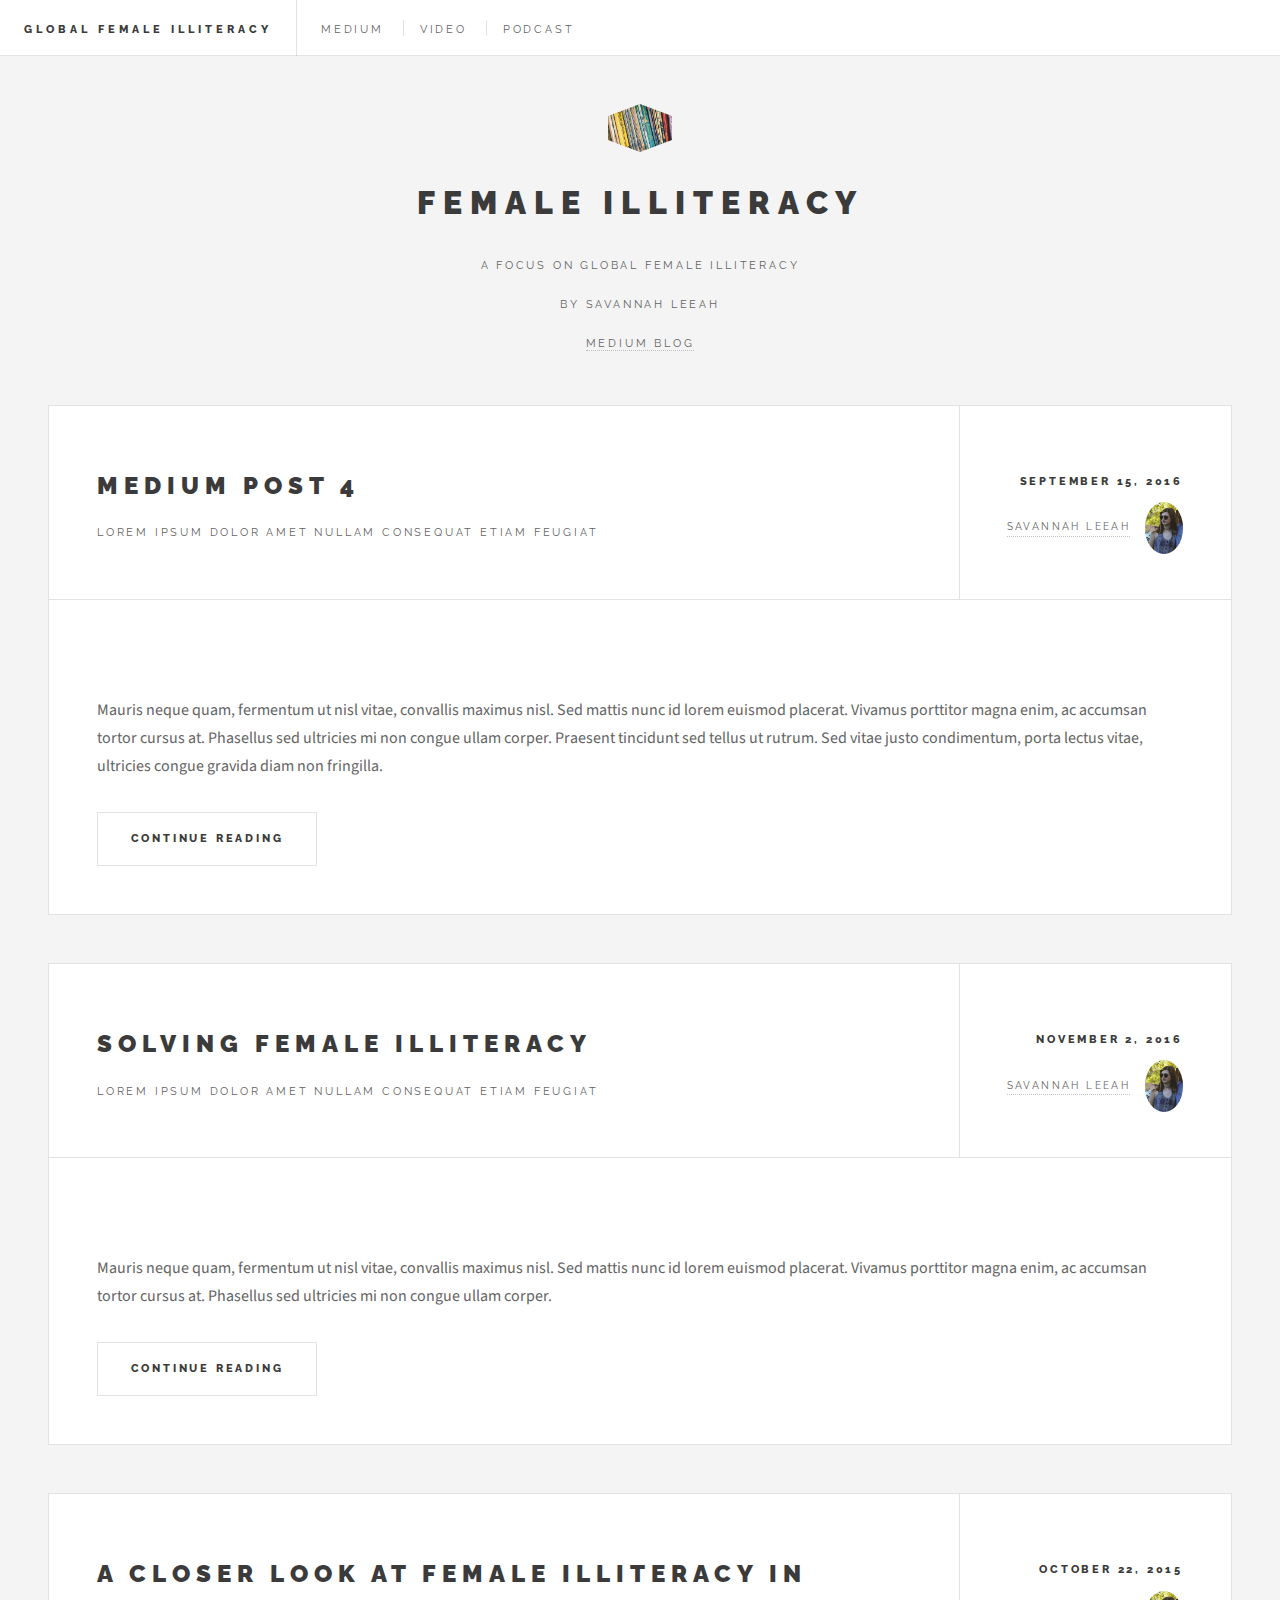
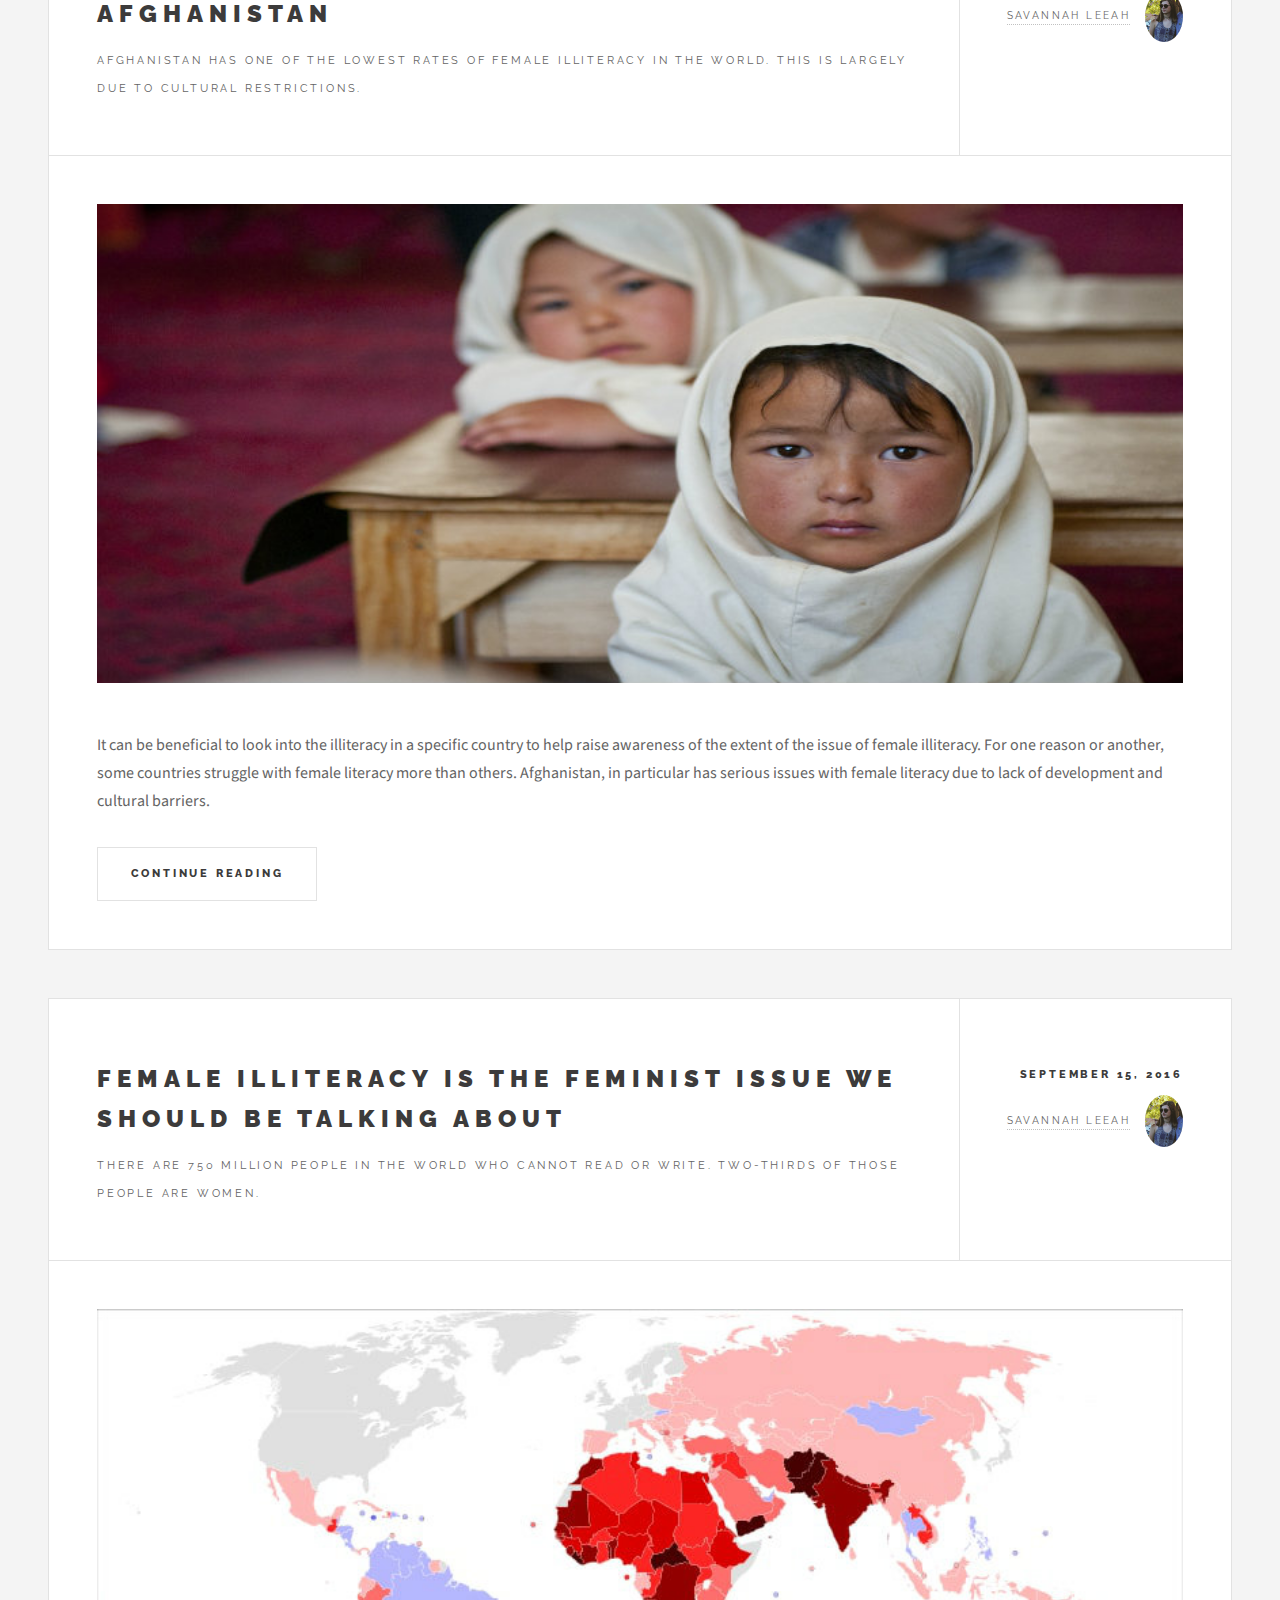
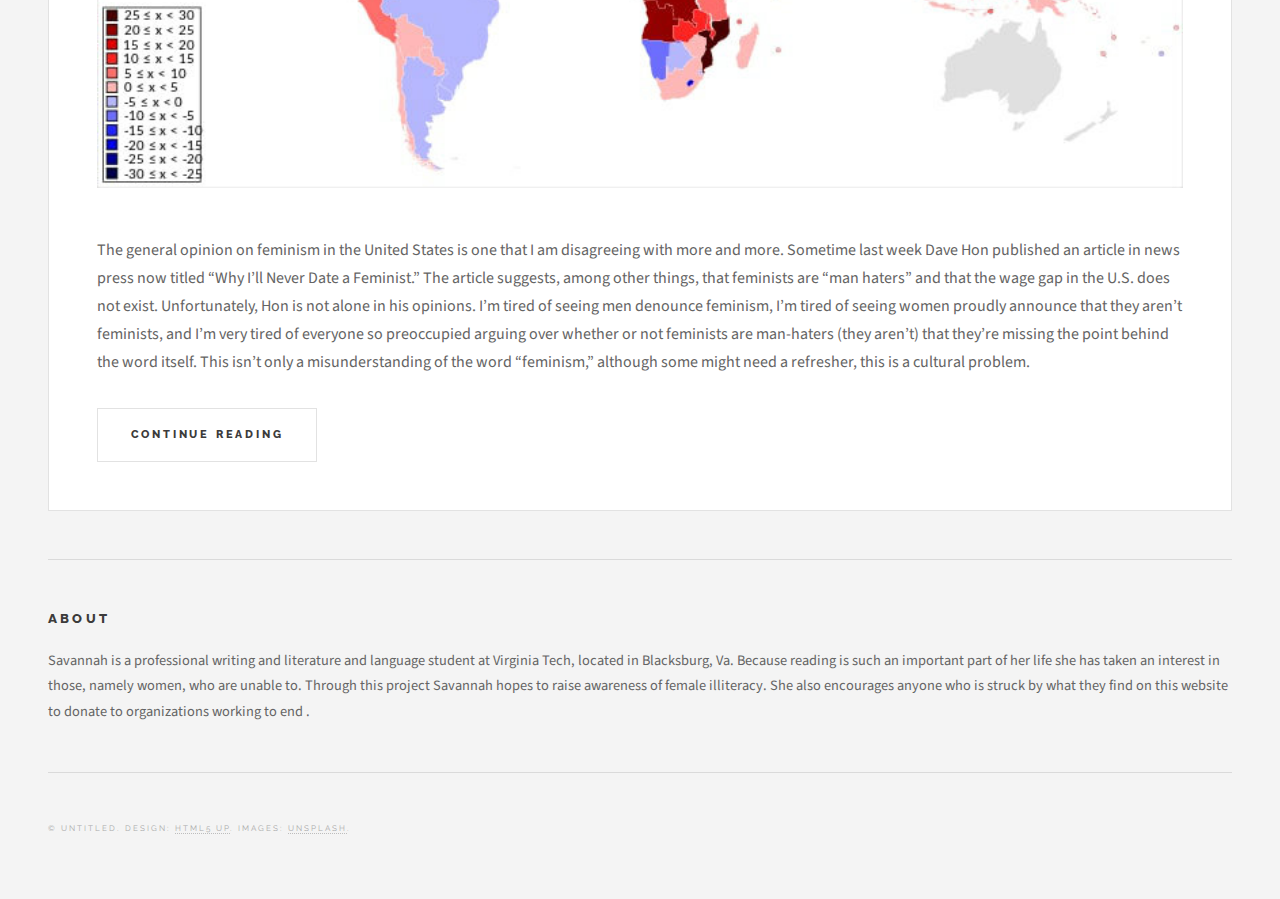
==== index.html @ 72c505d1 "dfkjsidj" ====
<!DOCTYPE HTML>
<!--
	Imperfect by HTML5 UP
	html5up.net | @ajlkn
	Free for personal and commercial use under the CCA 3.0 license (html5up.net/license)
-->
<html>
	<head>
		<title>A Review of Female Illiteracy</title>
		<meta charset="utf-8" />
		<meta name="viewport" content="width=device-width, initial-scale=1" />
		<!--[if lte IE 8]><script src="assets/js/ie/html5shiv.js"></script><![endif]-->
		<link rel="stylesheet" href="assets/css/main.css" />
		<!--[if lte IE 9]><link rel="stylesheet" href="assets/css/ie9.css" /><![endif]-->
		<!--[if lte IE 8]><link rel="stylesheet" href="assets/css/ie8.css" /><![endif]-->
	</head>
	<body>

		<!-- Wrapper -->
			<div id="wrapper">

				<!-- Header -->
					<header id="header">
						<h1><a href="#">global female illiteracy </a></h1>
						<nav class="links">
							<ul>
								<li><a href="https://medium.com/@savannahleeah">Medium</a></li>
								<li><a href="https://www.youtube.com/watch?v=p2hfd8jtJjA">video</a></li>
								<li><a href="#">Podcast</a></li>
							</ul>
						</nav>
					</header>

				<!-- Menu -->




				<!-- Main -->
					<div id="main">

						<!-- Post -->
							<article class="post">
								<header>
									<div class="title">
										<h2><a href="#">Medium Post 4</a></h2>
										<p>Lorem ipsum dolor amet nullam consequat etiam feugiat</p>
									</div>
									<div class="meta">
										<time class="published" datetime="2015-11-01">September 15, 2016</time>
										<a href="https://medium.com/@savannahleeah/learning-about-female-illiteracy-762d7f1e4e95#.nr1oo8jwv" class="author"><span class="name">Savannah Leeah</span><img src="images/avatar.jpg" alt="" /></a>
									</div>
								</header>
								<a href="#" class="image featured"><img src="images/pic01.jpg" alt="" /></a>
								<p>Mauris neque quam, fermentum ut nisl vitae, convallis maximus nisl. Sed mattis nunc id lorem euismod placerat. Vivamus porttitor magna enim, ac accumsan tortor cursus at. Phasellus sed ultricies mi non congue ullam corper. Praesent tincidunt sed tellus ut rutrum. Sed vitae justo condimentum, porta lectus vitae, ultricies congue gravida diam non fringilla.</p>
								<footer>
									<ul class="actions">
										<li><a href="#" class="button big">Continue Reading</a></li>
									</ul>
								</footer>
							</article>

						<!-- Post -->
							<article class="post">
								<header>
									<div class="title">
										<h2><a href="https://medium.com/@savannahleeah/solving-female-illiteracy-87403f3e1de8#.56nyhfpbn">Solving Female Illiteracy</a></h2>
										<p>Lorem ipsum dolor amet nullam consequat etiam feugiat</p>
									</div>
									<div class="meta">
										<time class="published" datetime="2015-10-25">November 2, 2016</time>
										<a href="#" class="author"><span class="name">Savannah Leeah</span><img src="images/avatar.jpg" alt="" /></a>
									</div>
								</header>
								<a href="#" class="image featured"><img src="images/pic02.jpg" alt="" /></a>
								<p>Mauris neque quam, fermentum ut nisl vitae, convallis maximus nisl. Sed mattis nunc id lorem euismod placerat. Vivamus porttitor magna enim, ac accumsan tortor cursus at. Phasellus sed ultricies mi non congue ullam corper.</p>
								<footer>
									<ul class="actions">
										<li><a href="#" class="button big">Continue Reading</a></li>
									</ul>
								</footer>
							</article>

						<!-- Post -->
							<article class="post">
								<header>
									<div class="title">
										<h2><a href="https://medium.com/@savannahleeah/a-closer-look-at-female-illiteracy-afghanistan-d605f701f3a3#.wkj0sg7z5">A Closer Look at Female Illiteracy in Afghanistan</a></h2>
										<p>Afghanistan has one of the lowest rates of female illiteracy in the world. This is largely due to cultural restrictions.</p>
									</div>
									<div class="meta">
										<time class="published" datetime="2015-10-22">October 22, 2015</time>
										<a href="#" class="author"><span class="name">Savannah Leeah</span><img src="images/avatar.jpg" alt="" /></a>
									</div>
								</header>
								<a href="https://medium.com/@savannahleeah/a-closer-look-at-female-illiteracy-afghanistan-d605f701f3a3#.wkj0sg7z5" class="image featured"><img src="images/pic03.jpg" alt="" /></a>
								<p>It can be beneficial to look into the illiteracy in a specific country to help raise awareness of the extent of the issue of female illiteracy. For one reason or another, some countries struggle with female literacy more than others. Afghanistan, in particular has serious issues with female literacy due to lack of development and cultural barriers.</p>
								<footer>
									<ul class="actions">
										<li><a href="https://medium.com/@savannahleeah/a-closer-look-at-female-illiteracy-afghanistan-d605f701f3a3#.wkj0sg7z5" class="button big">Continue Reading</a></li>
									</ul>
								</footer>
							</article>
							<article class="post">
								<header>
									<div class="title">
										<h2><a href="https://medium.com/@savannahleeah/learning-about-female-illiteracy-762d7f1e4e95#.g4kyf8oe">Female Illiteracy is the feminist issue we should be talking about</a></h2>
										<p>There are 750 million people in the world who cannot read or write. Two-thirds of those people are women.</p>
									</div>
									<div class="meta">
										<time class="published" datetime="2015-11-01">September 15, 2016</time>
										<a href="#" class="author"><span class="name">Savannah Leeah</span><img src="images/avatar.jpg" alt=""></a>
									</div>
								</header>
								<a href="#" class="image featured"><img src="images/pic15.jpg" alt=""></a>
								<p>The general opinion on feminism in the United States is one that I am disagreeing with more and more. Sometime last week Dave Hon published an article in news press now titled “Why I’ll Never Date a Feminist.” The article suggests, among other things, that feminists are “man haters” and that the wage gap in the U.S. does not exist. Unfortunately, Hon is not alone in his opinions. I’m tired of seeing men denounce feminism, I’m tired of seeing women proudly announce that they aren’t feminists, and I’m very tired of everyone so preoccupied arguing over whether or not feminists are man-haters (they aren’t) that they’re missing the point behind the word itself. This isn’t only a misunderstanding of the word “feminism,” although some might need a refresher, this is a cultural problem.</p>
								<footer>
									<ul class="actions">
										<li><a href="https://medium.com/@savannahleeah/learning-about-female-illiteracy-762d7f1e4e95#.lxwao069i" class="button big">Continue Reading</a></li>
									</ul>

								</footer>
							</article>

						<!-- Post -->
						<!--
							<article class="post">
								<header>
									<div class="title">
										<h2><a href="#">Elements</a></h2>
										<p>Lorem ipsum dolor amet nullam consequat etiam feugiat</p>
									</div>
									<div class="meta">
										<time class="published" datetime="2015-10-18">October 18, 2015</time>
										<a href="#" class="author"><span class="name">Savannah Leeah</span><img src="images/avatar.jpg" alt="" /></a>
									</div>
								</header>

								<section>
									<h3>Text</h3>
									<p>This is <b>bold</b> and this is <strong>strong</strong>. This is <i>italic</i> and this is <em>emphasized</em>.
									This is <sup>superscript</sup> text and this is <sub>subscript</sub> text.
									This is <u>underlined</u> and this is code: <code>for (;;) { ... }</code>. Finally, <a href="#">this is a link</a>.</p>
									<hr />
									<p>Nunc lacinia ante nunc ac lobortis. Interdum adipiscing gravida odio porttitor sem non mi integer non faucibus ornare mi ut ante amet placerat aliquet. Volutpat eu sed ante lacinia sapien lorem accumsan varius montes viverra nibh in adipiscing blandit tempus accumsan.</p>
									<hr />
									<h2>Heading Level 2</h2>
									<h3>Heading Level 3</h3>
									<h4>Heading Level 4</h4>
									<hr />
									<h4>Blockquote</h4>
									<blockquote>Fringilla nisl. Donec accumsan interdum nisi, quis tincidunt felis sagittis eget tempus euismod. Vestibulum ante ipsum primis in faucibus vestibulum. Blandit adipiscing eu felis iaculis volutpat ac adipiscing accumsan faucibus. Vestibulum ante ipsum primis in faucibus lorem ipsum dolor sit amet nullam adipiscing eu felis.</blockquote>
									<h4>Preformatted</h4>
									<pre><code>i = 0;

while (!deck.isInOrder()) {
  print 'Iteration ' + i;
  deck.shuffle();
  i++;
}

print 'It took ' + i + ' iterations to sort the deck.';</code></pre>
								</section>

								<section>
									<h3>Lists</h3>
									<div class="row">
										<div class="6u 12u$(medium)">
											<h4>Unordered</h4>
											<ul>
												<li>Dolor pulvinar etiam.</li>
												<li>Sagittis adipiscing.</li>
												<li>Felis enim feugiat.</li>
											</ul>
											<h4>Alternate</h4>
											<ul class="alt">
												<li>Dolor pulvinar etiam.</li>
												<li>Sagittis adipiscing.</li>
												<li>Felis enim feugiat.</li>
											</ul>
										</div>
										<div class="6u$ 12u$(medium)">
											<h4>Ordered</h4>
											<ol>
												<li>Dolor pulvinar etiam.</li>
												<li>Etiam vel felis viverra.</li>
												<li>Felis enim feugiat.</li>
												<li>Dolor pulvinar etiam.</li>
												<li>Etiam vel felis lorem.</li>
												<li>Felis enim et feugiat.</li>
											</ol>
											<h4>Icons</h4>
											<ul class="icons">
												<li><a href="#" class="icon fa-twitter"><span class="label">Twitter</span></a></li>
												<li><a href="#" class="icon fa-facebook"><span class="label">Facebook</span></a></li>
												<li><a href="#" class="icon fa-instagram"><span class="label">Instagram</span></a></li>
												<li><a href="#" class="icon fa-github"><span class="label">Github</span></a></li>
											</ul>
										</div>
									</div>
									<h3>Actions</h3>
									<div class="row">
										<div class="6u 12u$(medium)">
											<ul class="actions">
												<li><a href="#" class="button">Default</a></li>
												<li><a href="#" class="button">Default</a></li>
												<li><a href="#" class="button">Default</a></li>
											</ul>
											<ul class="actions small">
												<li><a href="#" class="button small">Small</a></li>
												<li><a href="#" class="button small">Small</a></li>
												<li><a href="#" class="button small">Small</a></li>
											</ul>
											<ul class="actions vertical">
												<li><a href="#" class="button">Default</a></li>
												<li><a href="#" class="button">Default</a></li>
												<li><a href="#" class="button">Default</a></li>
											</ul>
											<ul class="actions vertical small">
												<li><a href="#" class="button small">Small</a></li>
												<li><a href="#" class="button small">Small</a></li>
												<li><a href="#" class="button small">Small</a></li>
											</ul>
										</div>
										<div class="6u 12u$(medium)">
											<ul class="actions vertical">
												<li><a href="#" class="button fit">Default</a></li>
												<li><a href="#" class="button fit">Default</a></li>
											</ul>
											<ul class="actions vertical small">
												<li><a href="#" class="button small fit">Small</a></li>
												<li><a href="#" class="button small fit">Small</a></li>
											</ul>
										</div>
									</div>
								</section>

								<section>
									<h3>Table</h3>
									<h4>Default</h4>
									<div class="table-wrapper">
										<table>
											<thead>
												<tr>
													<th>Name</th>
													<th>Description</th>
													<th>Price</th>
												</tr>
											</thead>
											<tbody>
												<tr>
													<td>Item One</td>
													<td>Ante turpis integer aliquet porttitor.</td>
													<td>29.99</td>
												</tr>
												<tr>
													<td>Item Two</td>
													<td>Vis ac commodo adipiscing arcu aliquet.</td>
													<td>19.99</td>
												</tr>
												<tr>
													<td>Item Three</td>
													<td> Morbi faucibus arcu accumsan lorem.</td>
													<td>29.99</td>
												</tr>
												<tr>
													<td>Item Four</td>
													<td>Vitae integer tempus condimentum.</td>
													<td>19.99</td>
												</tr>
												<tr>
													<td>Item Five</td>
													<td>Ante turpis integer aliquet porttitor.</td>
													<td>29.99</td>
												</tr>
											</tbody>
											<tfoot>
												<tr>
													<td colspan="2"></td>
													<td>100.00</td>
												</tr>
											</tfoot>
										</table>
									</div>

									<h4>Alternate</h4>
									<div class="table-wrapper">
										<table class="alt">
											<thead>
												<tr>
													<th>Name</th>
													<th>Description</th>
													<th>Price</th>
												</tr>
											</thead>
											<tbody>
												<tr>
													<td>Item One</td>
													<td>Ante turpis integer aliquet porttitor.</td>
													<td>29.99</td>
												</tr>
												<tr>
													<td>Item Two</td>
													<td>Vis ac commodo adipiscing arcu aliquet.</td>
													<td>19.99</td>
												</tr>
												<tr>
													<td>Item Three</td>
													<td> Morbi faucibus arcu accumsan lorem.</td>
													<td>29.99</td>
												</tr>
												<tr>
													<td>Item Four</td>
													<td>Vitae integer tempus condimentum.</td>
													<td>19.99</td>
												</tr>
												<tr>
													<td>Item Five</td>
													<td>Ante turpis integer aliquet porttitor.</td>
													<td>29.99</td>
												</tr>
											</tbody>
											<tfoot>
												<tr>
													<td colspan="2"></td>
													<td>100.00</td>
												</tr>
											</tfoot>
										</table>
									</div>
								</section>

								<section>
									<h3>Buttons</h3>
									<ul class="actions">
										<li><a href="#" class="button big">Big</a></li>
										<li><a href="#" class="button">Default</a></li>
										<li><a href="#" class="button small">Small</a></li>
									</ul>
									<ul class="actions fit">
										<li><a href="#" class="button fit">Fit</a></li>
										<li><a href="#" class="button fit">Fit</a></li>
										<li><a href="#" class="button fit">Fit</a></li>
									</ul>
									<ul class="actions fit small">
										<li><a href="#" class="button fit small">Fit + Small</a></li>
										<li><a href="#" class="button fit small">Fit + Small</a></li>
										<li><a href="#" class="button fit small">Fit + Small</a></li>
									</ul>
									<ul class="actions">
										<li><a href="#" class="button icon fa-download">Icon</a></li>
										<li><a href="#" class="button icon fa-upload">Icon</a></li>
										<li><a href="#" class="button icon fa-save">Icon</a></li>
									</ul>
									<ul class="actions">
										<li><span class="button disabled">Disabled</span></li>
										<li><span class="button disabled icon fa-download">Disabled</span></li>
									</ul>
								</section>

								<section>
									<h3>Form</h3>
									<form method="post" action="#">
										<div class="row uniform">
											<div class="6u 12u$(xsmall)">
												<input type="text" name="demo-name" id="demo-name" value="" placeholder="Name" />
											</div>
											<div class="6u$ 12u$(xsmall)">
												<input type="email" name="demo-email" id="demo-email" value="" placeholder="Email" />
											</div>
											<div class="12u$">
												<div class="select-wrapper">
													<select name="demo-category" id="demo-category">
														<option value="">- Category -</option>
														<option value="1">Manufacturing</option>
														<option value="1">Shipping</option>
														<option value="1">Administration</option>
														<option value="1">Human Resources</option>
													</select>
												</div>
											</div>
											<div class="4u 12u$(small)">
												<input type="radio" id="demo-priority-low" name="demo-priority" checked>
												<label for="demo-priority-low">Low</label>
											</div>
											<div class="4u 12u$(small)">
												<input type="radio" id="demo-priority-normal" name="demo-priority">
												<label for="demo-priority-normal">Normal</label>
											</div>
											<div class="4u$ 12u$(small)">
												<input type="radio" id="demo-priority-high" name="demo-priority">
												<label for="demo-priority-high">High</label>
											</div>
											<div class="6u 12u$(small)">
												<input type="checkbox" id="demo-copy" name="demo-copy">
												<label for="demo-copy">Email me a copy</label>
											</div>
											<div class="6u$ 12u$(small)">
												<input type="checkbox" id="demo-human" name="demo-human" checked>
												<label for="demo-human">Not a robot</label>
											</div>
											<div class="12u$">
												<textarea name="demo-message" id="demo-message" placeholder="Enter your message" rows="6"></textarea>
											</div>
											<div class="12u$">
												<ul class="actions">
													<li><input type="submit" value="Send Message" /></li>
													<li><input type="reset" value="Reset" /></li>
												</ul>
											</div>
										</div>
									</form>
								</section>

								<section>
									<h3>Image</h3>
									<h4>Fit</h4>
									<div class="box alt">
										<div class="row uniform">
											<div class="12u$"><span class="image fit"><img src="images/pic02.jpg" alt="" /></span></div>
											<div class="4u"><span class="image fit"><img src="images/pic04.jpg" alt="" /></span></div>
											<div class="4u"><span class="image fit"><img src="images/pic05.jpg" alt="" /></span></div>
											<div class="4u$"><span class="image fit"><img src="images/pic06.jpg" alt="" /></span></div>
											<div class="4u"><span class="image fit"><img src="images/pic06.jpg" alt="" /></span></div>
											<div class="4u"><span class="image fit"><img src="images/pic04.jpg" alt="" /></span></div>
											<div class="4u$"><span class="image fit"><img src="images/pic05.jpg" alt="" /></span></div>
											<div class="4u"><span class="image fit"><img src="images/pic05.jpg" alt="" /></span></div>
											<div class="4u"><span class="image fit"><img src="images/pic06.jpg" alt="" /></span></div>
											<div class="4u$"><span class="image fit"><img src="images/pic04.jpg" alt="" /></span></div>
										</div>
									</div>
									<h4>Left &amp; Right</h4>
									<p><span class="image left"><img src="images/pic07.jpg" alt="" /></span>Fringilla nisl. Donec accumsan interdum nisi, quis tincidunt felis sagittis eget. tempus euismod. Vestibulum ante ipsum primis in faucibus vestibulum. Blandit adipiscing eu felis iaculis volutpat ac adipiscing accumsan eu faucibus. Integer ac pellentesque praesent tincidunt felis sagittis eget. tempus euismod. Vestibulum ante ipsum primis in faucibus vestibulum. Blandit adipiscing eu felis iaculis volutpat ac adipiscing accumsan eu faucibus. Integer ac pellentesque praesent. Donec accumsan interdum nisi, quis tincidunt felis sagittis eget. tempus euismod. Vestibulum ante ipsum primis in faucibus vestibulum. Blandit adipiscing eu felis iaculis volutpat ac adipiscing accumsan eu faucibus. Integer ac pellentesque praesent tincidunt felis sagittis eget. tempus euismod. Vestibulum ante ipsum primis in faucibus vestibulum. Blandit adipiscing eu felis iaculis volutpat ac adipiscing accumsan eu faucibus. Integer ac pellentesque praesent. Blandit adipiscing eu felis iaculis volutpat ac adipiscing accumsan eu faucibus. Integer ac pellentesque praesent tincidunt felis sagittis eget. tempus euismod. Vestibulum ante ipsum primis in faucibus vestibulum. Blandit adipiscing eu felis iaculis volutpat ac adipiscing accumsan eu faucibus. Integer ac pellentesque praesent.</p>
									<p><span class="image right"><img src="images/pic04.jpg" alt="" /></span>Fringilla nisl. Donec accumsan interdum nisi, quis tincidunt felis sagittis eget. tempus euismod. Vestibulum ante ipsum primis in faucibus vestibulum. Blandit adipiscing eu felis iaculis volutpat ac adipiscing accumsan eu faucibus. Integer ac pellentesque praesent tincidunt felis sagittis eget. tempus euismod. Vestibulum ante ipsum primis in faucibus vestibulum. Blandit adipiscing eu felis iaculis volutpat ac adipiscing accumsan eu faucibus. Integer ac pellentesque praesent. Donec accumsan interdum nisi, quis tincidunt felis sagittis eget. tempus euismod. Vestibulum ante ipsum primis in faucibus vestibulum. Blandit adipiscing eu felis iaculis volutpat ac adipiscing accumsan eu faucibus. Integer ac pellentesque praesent tincidunt felis sagittis eget. tempus euismod. Vestibulum ante ipsum primis in faucibus vestibulum. Blandit adipiscing eu felis iaculis volutpat ac adipiscing accumsan eu faucibus. Integer ac pellentesque praesent. Blandit adipiscing eu felis iaculis volutpat ac adipiscing accumsan eu faucibus. Integer ac pellentesque praesent tincidunt felis sagittis eget. tempus euismod. Vestibulum ante ipsum primis in faucibus vestibulum. Blandit adipiscing eu felis iaculis volutpat ac adipiscing accumsan eu faucibus. Integer ac pellentesque praesent.</p>
								</section>

							</article>
						-->

						<!-- Pagination -->

					</div>

				<!-- Sidebar -->
					<section id="sidebar">

						<!-- Intro -->
							<section id="intro">
								<a href="#" class="logo"><img src="images/logo.jpeg" alt="" /></a>
								<header>
									<h2>Female Illiteracy</h2>
									<p>A focus on global female illiteracy </p>
									<p>by savannah leeah </p>
									<p> <a href="https://medium.com/@savannahleeah"> Medium Blog </a>
								</header>
							</section>

						<!-- Mini Posts -->


						<!-- About -->
							<section class="blurb">
								<h2>About</h2>
								<p>Savannah is a professional writing and literature and language student at Virginia Tech, located in Blacksburg, Va. Because reading is such an important part of her life she has taken an interest in those, namely women, who are unable to. Through this project Savannah hopes to raise awareness of female illiteracy. She also encourages anyone who is struck by what they find on this website to donate to organizations working to end . </p>
							</section>

						<!-- Footer -->
							<section id="footer">
								<p class="copyright">&copy; Untitled. Design: <a href="http://html5up.net">HTML5 UP</a>. Images: <a href="http://unsplash.com">Unsplash</a>.</p>
							</section>

					</section>

			</div>

		<!-- Scripts -->
			<script src="assets/js/jquery.min.js"></script>
			<script src="assets/js/skel.min.js"></script>
			<script src="assets/js/util.js"></script>
			<!--[if lte IE 8]><script src="assets/js/ie/respond.min.js"></script><![endif]-->
			<script src="assets/js/main.js"></script>

	</body>
</html>
---- assets/css/main.css ----
@import url(font-awesome.min.css);
@import url("http://fonts.googleapis.com/css?family=Source+Sans+Pro:400,700|Raleway:400,800,900");

/*
	Future Imperfect by HTML5 UP
	html5up.net | @ajlkn
	Free for personal and commercial use under the CCA 3.0 license (html5up.net/license)
*/

/* Reset */

	html, body, div, span, applet, object, iframe, h1, h2, h3, h4, h5, h6, p, blockquote, pre, a, abbr, acronym, address, big, cite, code, del, dfn, em, img, ins, kbd, q, s, samp, small, strike, strong, sub, sup, tt, var, b, u, i, center, dl, dt, dd, ol, ul, li, fieldset, form, label, legend, table, caption, tbody, tfoot, thead, tr, th, td, article, aside, canvas, details, embed, figure, figcaption, footer, header, hgroup, menu, nav, output, ruby, section, summary, time, mark, audio, video {
		margin: 0;
		padding: 0;
		border: 0;
		font-size: 100%;
		font: inherit;
		vertical-align: baseline;
	}

	article, aside, details, figcaption, figure, footer, header, hgroup, menu, nav, section {
		display: block;
	}

	body {
		line-height: 1;
	}

	ol, ul {
		list-style: none;
	}

	blockquote, q {
		quotes: none;
	}

	blockquote:before, blockquote:after, q:before, q:after {
		content: '';
		content: none;
	}

	table {
		border-collapse: collapse;
		border-spacing: 0;
	}

	body {
		-webkit-text-size-adjust: none;
	}

/* Box Model */

	*, *:before, *:after {
		-moz-box-sizing: border-box;
		-webkit-box-sizing: border-box;
		box-sizing: border-box;
	}

/* Grid */

	.row {
		border-bottom: solid 1px transparent;
		-moz-box-sizing: border-box;
		-webkit-box-sizing: border-box;
		box-sizing: border-box;
	}

	.row > * {
		float: left;
		-moz-box-sizing: border-box;
		-webkit-box-sizing: border-box;
		box-sizing: border-box;
	}

	.row:after, .row:before {
		content: '';
		display: block;
		clear: both;
		height: 0;
	}

	.row.uniform > * > :first-child {
		margin-top: 0;
	}

	.row.uniform > * > :last-child {
		margin-bottom: 0;
	}

	.row.\30 \25 > * {
		padding: 0 0 0 0em;
	}

	.row.\30 \25 {
		margin: 0 0 -1px 0em;
	}

	.row.uniform.\30 \25 > * {
		padding: 0em 0 0 0em;
	}

	.row.uniform.\30 \25 {
		margin: 0em 0 -1px 0em;
	}

	.row > * {
		padding: 0 0 0 1em;
	}

	.row {
		margin: 0 0 -1px -1em;
	}

	.row.uniform > * {
		padding: 1em 0 0 1em;
	}

	.row.uniform {
		margin: -1em 0 -1px -1em;
	}

	.row.\32 00\25 > * {
		padding: 0 0 0 2em;
	}

	.row.\32 00\25 {
		margin: 0 0 -1px -2em;
	}

	.row.uniform.\32 00\25 > * {
		padding: 2em 0 0 2em;
	}

	.row.uniform.\32 00\25 {
		margin: -2em 0 -1px -2em;
	}

	.row.\31 50\25 > * {
		padding: 0 0 0 1.5em;
	}

	.row.\31 50\25 {
		margin: 0 0 -1px -1.5em;
	}

	.row.uniform.\31 50\25 > * {
		padding: 1.5em 0 0 1.5em;
	}

	.row.uniform.\31 50\25 {
		margin: -1.5em 0 -1px -1.5em;
	}

	.row.\35 0\25 > * {
		padding: 0 0 0 0.5em;
	}

	.row.\35 0\25 {
		margin: 0 0 -1px -0.5em;
	}

	.row.uniform.\35 0\25 > * {
		padding: 0.5em 0 0 0.5em;
	}

	.row.uniform.\35 0\25 {
		margin: -0.5em 0 -1px -0.5em;
	}

	.row.\32 5\25 > * {
		padding: 0 0 0 0.25em;
	}

	.row.\32 5\25 {
		margin: 0 0 -1px -0.25em;
	}

	.row.uniform.\32 5\25 > * {
		padding: 0.25em 0 0 0.25em;
	}

	.row.uniform.\32 5\25 {
		margin: -0.25em 0 -1px -0.25em;
	}

	.\31 2u, .\31 2u\24 {
		width: 100%;
		clear: none;
		margin-left: 0;
	}

	.\31 1u, .\31 1u\24 {
		width: 91.6666666667%;
		clear: none;
		margin-left: 0;
	}

	.\31 0u, .\31 0u\24 {
		width: 83.3333333333%;
		clear: none;
		margin-left: 0;
	}

	.\39 u, .\39 u\24 {
		width: 75%;
		clear: none;
		margin-left: 0;
	}

	.\38 u, .\38 u\24 {
		width: 66.6666666667%;
		clear: none;
		margin-left: 0;
	}

	.\37 u, .\37 u\24 {
		width: 58.3333333333%;
		clear: none;
		margin-left: 0;
	}

	.\36 u, .\36 u\24 {
		width: 50%;
		clear: none;
		margin-left: 0;
	}

	.\35 u, .\35 u\24 {
		width: 41.6666666667%;
		clear: none;
		margin-left: 0;
	}

	.\34 u, .\34 u\24 {
		width: 33.3333333333%;
		clear: none;
		margin-left: 0;
	}

	.\33 u, .\33 u\24 {
		width: 25%;
		clear: none;
		margin-left: 0;
	}

	.\32 u, .\32 u\24 {
		width: 16.6666666667%;
		clear: none;
		margin-left: 0;
	}

	.\31 u, .\31 u\24 {
		width: 8.3333333333%;
		clear: none;
		margin-left: 0;
	}

	.\31 2u\24 + *,
	.\31 1u\24 + *,
	.\31 0u\24 + *,
	.\39 u\24 + *,
	.\38 u\24 + *,
	.\37 u\24 + *,
	.\36 u\24 + *,
	.\35 u\24 + *,
	.\34 u\24 + *,
	.\33 u\24 + *,
	.\32 u\24 + *,
	.\31 u\24 + * {
		clear: left;
	}

	.\-11u {
		margin-left: 91.66667%;
	}

	.\-10u {
		margin-left: 83.33333%;
	}

	.\-9u {
		margin-left: 75%;
	}

	.\-8u {
		margin-left: 66.66667%;
	}

	.\-7u {
		margin-left: 58.33333%;
	}

	.\-6u {
		margin-left: 50%;
	}

	.\-5u {
		margin-left: 41.66667%;
	}

	.\-4u {
		margin-left: 33.33333%;
	}

	.\-3u {
		margin-left: 25%;
	}

	.\-2u {
		margin-left: 16.66667%;
	}

	.\-1u {
		margin-left: 8.33333%;
	}

	@media screen and (max-width: 1680px) {

		.row > * {
			padding: 0 0 0 1em;
		}

		.row {
			margin: 0 0 -1px -1em;
		}

		.row.uniform > * {
			padding: 1em 0 0 1em;
		}

		.row.uniform {
			margin: -1em 0 -1px -1em;
		}

		.row.\32 00\25 > * {
			padding: 0 0 0 2em;
		}

		.row.\32 00\25 {
			margin: 0 0 -1px -2em;
		}

		.row.uniform.\32 00\25 > * {
			padding: 2em 0 0 2em;
		}

		.row.uniform.\32 00\25 {
			margin: -2em 0 -1px -2em;
		}

		.row.\31 50\25 > * {
			padding: 0 0 0 1.5em;
		}

		.row.\31 50\25 {
			margin: 0 0 -1px -1.5em;
		}

		.row.uniform.\31 50\25 > * {
			padding: 1.5em 0 0 1.5em;
		}

		.row.uniform.\31 50\25 {
			margin: -1.5em 0 -1px -1.5em;
		}

		.row.\35 0\25 > * {
			padding: 0 0 0 0.5em;
		}

		.row.\35 0\25 {
			margin: 0 0 -1px -0.5em;
		}

		.row.uniform.\35 0\25 > * {
			padding: 0.5em 0 0 0.5em;
		}

		.row.uniform.\35 0\25 {
			margin: -0.5em 0 -1px -0.5em;
		}

		.row.\32 5\25 > * {
			padding: 0 0 0 0.25em;
		}

		.row.\32 5\25 {
			margin: 0 0 -1px -0.25em;
		}

		.row.uniform.\32 5\25 > * {
			padding: 0.25em 0 0 0.25em;
		}

		.row.uniform.\32 5\25 {
			margin: -0.25em 0 -1px -0.25em;
		}

		.\31 2u\28xlarge\29, .\31 2u\24\28xlarge\29 {
			width: 100%;
			clear: none;
			margin-left: 0;
		}

		.\31 1u\28xlarge\29, .\31 1u\24\28xlarge\29 {
			width: 91.6666666667%;
			clear: none;
			margin-left: 0;
		}

		.\31 0u\28xlarge\29, .\31 0u\24\28xlarge\29 {
			width: 83.3333333333%;
			clear: none;
			margin-left: 0;
		}

		.\39 u\28xlarge\29, .\39 u\24\28xlarge\29 {
			width: 75%;
			clear: none;
			margin-left: 0;
		}

		.\38 u\28xlarge\29, .\38 u\24\28xlarge\29 {
			width: 66.6666666667%;
			clear: none;
			margin-left: 0;
		}

		.\37 u\28xlarge\29, .\37 u\24\28xlarge\29 {
			width: 58.3333333333%;
			clear: none;
			margin-left: 0;
		}

		.\36 u\28xlarge\29, .\36 u\24\28xlarge\29 {
			width: 50%;
			clear: none;
			margin-left: 0;
		}

		.\35 u\28xlarge\29, .\35 u\24\28xlarge\29 {
			width: 41.6666666667%;
			clear: none;
			margin-left: 0;
		}

		.\34 u\28xlarge\29, .\34 u\24\28xlarge\29 {
			width: 33.3333333333%;
			clear: none;
			margin-left: 0;
		}

		.\33 u\28xlarge\29, .\33 u\24\28xlarge\29 {
			width: 25%;
			clear: none;
			margin-left: 0;
		}

		.\32 u\28xlarge\29, .\32 u\24\28xlarge\29 {
			width: 16.6666666667%;
			clear: none;
			margin-left: 0;
		}

		.\31 u\28xlarge\29, .\31 u\24\28xlarge\29 {
			width: 8.3333333333%;
			clear: none;
			margin-left: 0;
		}

		.\31 2u\24\28xlarge\29 + *,
		.\31 1u\24\28xlarge\29 + *,
		.\31 0u\24\28xlarge\29 + *,
		.\39 u\24\28xlarge\29 + *,
		.\38 u\24\28xlarge\29 + *,
		.\37 u\24\28xlarge\29 + *,
		.\36 u\24\28xlarge\29 + *,
		.\35 u\24\28xlarge\29 + *,
		.\34 u\24\28xlarge\29 + *,
		.\33 u\24\28xlarge\29 + *,
		.\32 u\24\28xlarge\29 + *,
		.\31 u\24\28xlarge\29 + * {
			clear: left;
		}

		.\-11u\28xlarge\29 {
			margin-left: 91.66667%;
		}

		.\-10u\28xlarge\29 {
			margin-left: 83.33333%;
		}

		.\-9u\28xlarge\29 {
			margin-left: 75%;
		}

		.\-8u\28xlarge\29 {
			margin-left: 66.66667%;
		}

		.\-7u\28xlarge\29 {
			margin-left: 58.33333%;
		}

		.\-6u\28xlarge\29 {
			margin-left: 50%;
		}

		.\-5u\28xlarge\29 {
			margin-left: 41.66667%;
		}

		.\-4u\28xlarge\29 {
			margin-left: 33.33333%;
		}

		.\-3u\28xlarge\29 {
			margin-left: 25%;
		}

		.\-2u\28xlarge\29 {
			margin-left: 16.66667%;
		}

		.\-1u\28xlarge\29 {
			margin-left: 8.33333%;
		}

	}

	@media screen and (max-width: 1280px) {

		.row > * {
			padding: 0 0 0 1em;
		}

		.row {
			margin: 0 0 -1px -1em;
		}

		.row.uniform > * {
			padding: 1em 0 0 1em;
		}

		.row.uniform {
			margin: -1em 0 -1px -1em;
		}

		.row.\32 00\25 > * {
			padding: 0 0 0 2em;
		}

		.row.\32 00\25 {
			margin: 0 0 -1px -2em;
		}

		.row.uniform.\32 00\25 > * {
			padding: 2em 0 0 2em;
		}

		.row.uniform.\32 00\25 {
			margin: -2em 0 -1px -2em;
		}

		.row.\31 50\25 > * {
			padding: 0 0 0 1.5em;
		}

		.row.\31 50\25 {
			margin: 0 0 -1px -1.5em;
		}

		.row.uniform.\31 50\25 > * {
			padding: 1.5em 0 0 1.5em;
		}

		.row.uniform.\31 50\25 {
			margin: -1.5em 0 -1px -1.5em;
		}

		.row.\35 0\25 > * {
			padding: 0 0 0 0.5em;
		}

		.row.\35 0\25 {
			margin: 0 0 -1px -0.5em;
		}

		.row.uniform.\35 0\25 > * {
			padding: 0.5em 0 0 0.5em;
		}

		.row.uniform.\35 0\25 {
			margin: -0.5em 0 -1px -0.5em;
		}

		.row.\32 5\25 > * {
			padding: 0 0 0 0.25em;
		}

		.row.\32 5\25 {
			margin: 0 0 -1px -0.25em;
		}

		.row.uniform.\32 5\25 > * {
			padding: 0.25em 0 0 0.25em;
		}

		.row.uniform.\32 5\25 {
			margin: -0.25em 0 -1px -0.25em;
		}

		.\31 2u\28large\29, .\31 2u\24\28large\29 {
			width: 100%;
			clear: none;
			margin-left: 0;
		}

		.\31 1u\28large\29, .\31 1u\24\28large\29 {
			width: 91.6666666667%;
			clear: none;
			margin-left: 0;
		}

		.\31 0u\28large\29, .\31 0u\24\28large\29 {
			width: 83.3333333333%;
			clear: none;
			margin-left: 0;
		}

		.\39 u\28large\29, .\39 u\24\28large\29 {
			width: 75%;
			clear: none;
			margin-left: 0;
		}

		.\38 u\28large\29, .\38 u\24\28large\29 {
			width: 66.6666666667%;
			clear: none;
			margin-left: 0;
		}

		.\37 u\28large\29, .\37 u\24\28large\29 {
			width: 58.3333333333%;
			clear: none;
			margin-left: 0;
		}

		.\36 u\28large\29, .\36 u\24\28large\29 {
			width: 50%;
			clear: none;
			margin-left: 0;
		}

		.\35 u\28large\29, .\35 u\24\28large\29 {
			width: 41.6666666667%;
			clear: none;
			margin-left: 0;
		}

		.\34 u\28large\29, .\34 u\24\28large\29 {
			width: 33.3333333333%;
			clear: none;
			margin-left: 0;
		}

		.\33 u\28large\29, .\33 u\24\28large\29 {
			width: 25%;
			clear: none;
			margin-left: 0;
		}

		.\32 u\28large\29, .\32 u\24\28large\29 {
			width: 16.6666666667%;
			clear: none;
			margin-left: 0;
		}

		.\31 u\28large\29, .\31 u\24\28large\29 {
			width: 8.3333333333%;
			clear: none;
			margin-left: 0;
		}

		.\31 2u\24\28large\29 + *,
		.\31 1u\24\28large\29 + *,
		.\31 0u\24\28large\29 + *,
		.\39 u\24\28large\29 + *,
		.\38 u\24\28large\29 + *,
		.\37 u\24\28large\29 + *,
		.\36 u\24\28large\29 + *,
		.\35 u\24\28large\29 + *,
		.\34 u\24\28large\29 + *,
		.\33 u\24\28large\29 + *,
		.\32 u\24\28large\29 + *,
		.\31 u\24\28large\29 + * {
			clear: left;
		}

		.\-11u\28large\29 {
			margin-left: 91.66667%;
		}

		.\-10u\28large\29 {
			margin-left: 83.33333%;
		}

		.\-9u\28large\29 {
			margin-left: 75%;
		}

		.\-8u\28large\29 {
			margin-left: 66.66667%;
		}

		.\-7u\28large\29 {
			margin-left: 58.33333%;
		}

		.\-6u\28large\29 {
			margin-left: 50%;
		}

		.\-5u\28large\29 {
			margin-left: 41.66667%;
		}

		.\-4u\28large\29 {
			margin-left: 33.33333%;
		}

		.\-3u\28large\29 {
			margin-left: 25%;
		}

		.\-2u\28large\29 {
			margin-left: 16.66667%;
		}

		.\-1u\28large\29 {
			margin-left: 8.33333%;
		}

	}

	@media screen and (max-width: 980px) {

		.row > * {
			padding: 0 0 0 1em;
		}

		.row {
			margin: 0 0 -1px -1em;
		}

		.row.uniform > * {
			padding: 1em 0 0 1em;
		}

		.row.uniform {
			margin: -1em 0 -1px -1em;
		}

		.row.\32 00\25 > * {
			padding: 0 0 0 2em;
		}

		.row.\32 00\25 {
			margin: 0 0 -1px -2em;
		}

		.row.uniform.\32 00\25 > * {
			padding: 2em 0 0 2em;
		}

		.row.uniform.\32 00\25 {
			margin: -2em 0 -1px -2em;
		}

		.row.\31 50\25 > * {
			padding: 0 0 0 1.5em;
		}

		.row.\31 50\25 {
			margin: 0 0 -1px -1.5em;
		}

		.row.uniform.\31 50\25 > * {
			padding: 1.5em 0 0 1.5em;
		}

		.row.uniform.\31 50\25 {
			margin: -1.5em 0 -1px -1.5em;
		}

		.row.\35 0\25 > * {
			padding: 0 0 0 0.5em;
		}

		.row.\35 0\25 {
			margin: 0 0 -1px -0.5em;
		}

		.row.uniform.\35 0\25 > * {
			padding: 0.5em 0 0 0.5em;
		}

		.row.uniform.\35 0\25 {
			margin: -0.5em 0 -1px -0.5em;
		}

		.row.\32 5\25 > * {
			padding: 0 0 0 0.25em;
		}

		.row.\32 5\25 {
			margin: 0 0 -1px -0.25em;
		}

		.row.uniform.\32 5\25 > * {
			padding: 0.25em 0 0 0.25em;
		}

		.row.uniform.\32 5\25 {
			margin: -0.25em 0 -1px -0.25em;
		}

		.\31 2u\28medium\29, .\31 2u\24\28medium\29 {
			width: 100%;
			clear: none;
			margin-left: 0;
		}

		.\31 1u\28medium\29, .\31 1u\24\28medium\29 {
			width: 91.6666666667%;
			clear: none;
			margin-left: 0;
		}

		.\31 0u\28medium\29, .\31 0u\24\28medium\29 {
			width: 83.3333333333%;
			clear: none;
			margin-left: 0;
		}

		.\39 u\28medium\29, .\39 u\24\28medium\29 {
			width: 75%;
			clear: none;
			margin-left: 0;
		}

		.\38 u\28medium\29, .\38 u\24\28medium\29 {
			width: 66.6666666667%;
			clear: none;
			margin-left: 0;
		}

		.\37 u\28medium\29, .\37 u\24\28medium\29 {
			width: 58.3333333333%;
			clear: none;
			margin-left: 0;
		}

		.\36 u\28medium\29, .\36 u\24\28medium\29 {
			width: 50%;
			clear: none;
			margin-left: 0;
		}

		.\35 u\28medium\29, .\35 u\24\28medium\29 {
			width: 41.6666666667%;
			clear: none;
			margin-left: 0;
		}

		.\34 u\28medium\29, .\34 u\24\28medium\29 {
			width: 33.3333333333%;
			clear: none;
			margin-left: 0;
		}

		.\33 u\28medium\29, .\33 u\24\28medium\29 {
			width: 25%;
			clear: none;
			margin-left: 0;
		}

		.\32 u\28medium\29, .\32 u\24\28medium\29 {
			width: 16.6666666667%;
			clear: none;
			margin-left: 0;
		}

		.\31 u\28medium\29, .\31 u\24\28medium\29 {
			width: 8.3333333333%;
			clear: none;
			margin-left: 0;
		}

		.\31 2u\24\28medium\29 + *,
		.\31 1u\24\28medium\29 + *,
		.\31 0u\24\28medium\29 + *,
		.\39 u\24\28medium\29 + *,
		.\38 u\24\28medium\29 + *,
		.\37 u\24\28medium\29 + *,
		.\36 u\24\28medium\29 + *,
		.\35 u\24\28medium\29 + *,
		.\34 u\24\28medium\29 + *,
		.\33 u\24\28medium\29 + *,
		.\32 u\24\28medium\29 + *,
		.\31 u\24\28medium\29 + * {
			clear: left;
		}

		.\-11u\28medium\29 {
			margin-left: 91.66667%;
		}

		.\-10u\28medium\29 {
			margin-left: 83.33333%;
		}

		.\-9u\28medium\29 {
			margin-left: 75%;
		}

		.\-8u\28medium\29 {
			margin-left: 66.66667%;
		}

		.\-7u\28medium\29 {
			margin-left: 58.33333%;
		}

		.\-6u\28medium\29 {
			margin-left: 50%;
		}

		.\-5u\28medium\29 {
			margin-left: 41.66667%;
		}

		.\-4u\28medium\29 {
			margin-left: 33.33333%;
		}

		.\-3u\28medium\29 {
			margin-left: 25%;
		}

		.\-2u\28medium\29 {
			margin-left: 16.66667%;
		}

		.\-1u\28medium\29 {
			margin-left: 8.33333%;
		}

	}

	@media screen and (max-width: 736px) {

		.row > * {
			padding: 0 0 0 1em;
		}

		.row {
			margin: 0 0 -1px -1em;
		}

		.row.uniform > * {
			padding: 1em 0 0 1em;
		}

		.row.uniform {
			margin: -1em 0 -1px -1em;
		}

		.row.\32 00\25 > * {
			padding: 0 0 0 2em;
		}

		.row.\32 00\25 {
			margin: 0 0 -1px -2em;
		}

		.row.uniform.\32 00\25 > * {
			padding: 2em 0 0 2em;
		}

		.row.uniform.\32 00\25 {
			margin: -2em 0 -1px -2em;
		}

		.row.\31 50\25 > * {
			padding: 0 0 0 1.5em;
		}

		.row.\31 50\25 {
			margin: 0 0 -1px -1.5em;
		}

		.row.uniform.\31 50\25 > * {
			padding: 1.5em 0 0 1.5em;
		}

		.row.uniform.\31 50\25 {
			margin: -1.5em 0 -1px -1.5em;
		}

		.row.\35 0\25 > * {
			padding: 0 0 0 0.5em;
		}

		.row.\35 0\25 {
			margin: 0 0 -1px -0.5em;
		}

		.row.uniform.\35 0\25 > * {
			padding: 0.5em 0 0 0.5em;
		}

		.row.uniform.\35 0\25 {
			margin: -0.5em 0 -1px -0.5em;
		}

		.row.\32 5\25 > * {
			padding: 0 0 0 0.25em;
		}

		.row.\32 5\25 {
			margin: 0 0 -1px -0.25em;
		}

		.row.uniform.\32 5\25 > * {
			padding: 0.25em 0 0 0.25em;
		}

		.row.uniform.\32 5\25 {
			margin: -0.25em 0 -1px -0.25em;
		}

		.\31 2u\28small\29, .\31 2u\24\28small\29 {
			width: 100%;
			clear: none;
			margin-left: 0;
		}

		.\31 1u\28small\29, .\31 1u\24\28small\29 {
			width: 91.6666666667%;
			clear: none;
			margin-left: 0;
		}

		.\31 0u\28small\29, .\31 0u\24\28small\29 {
			width: 83.3333333333%;
			clear: none;
			margin-left: 0;
		}

		.\39 u\28small\29, .\39 u\24\28small\29 {
			width: 75%;
			clear: none;
			margin-left: 0;
		}

		.\38 u\28small\29, .\38 u\24\28small\29 {
			width: 66.6666666667%;
			clear: none;
			margin-left: 0;
		}

		.\37 u\28small\29, .\37 u\24\28small\29 {
			width: 58.3333333333%;
			clear: none;
			margin-left: 0;
		}

		.\36 u\28small\29, .\36 u\24\28small\29 {
			width: 50%;
			clear: none;
			margin-left: 0;
		}

		.\35 u\28small\29, .\35 u\24\28small\29 {
			width: 41.6666666667%;
			clear: none;
			margin-left: 0;
		}

		.\34 u\28small\29, .\34 u\24\28small\29 {
			width: 33.3333333333%;
			clear: none;
			margin-left: 0;
		}

		.\33 u\28small\29, .\33 u\24\28small\29 {
			width: 25%;
			clear: none;
			margin-left: 0;
		}

		.\32 u\28small\29, .\32 u\24\28small\29 {
			width: 16.6666666667%;
			clear: none;
			margin-left: 0;
		}

		.\31 u\28small\29, .\31 u\24\28small\29 {
			width: 8.3333333333%;
			clear: none;
			margin-left: 0;
		}

		.\31 2u\24\28small\29 + *,
		.\31 1u\24\28small\29 + *,
		.\31 0u\24\28small\29 + *,
		.\39 u\24\28small\29 + *,
		.\38 u\24\28small\29 + *,
		.\37 u\24\28small\29 + *,
		.\36 u\24\28small\29 + *,
		.\35 u\24\28small\29 + *,
		.\34 u\24\28small\29 + *,
		.\33 u\24\28small\29 + *,
		.\32 u\24\28small\29 + *,
		.\31 u\24\28small\29 + * {
			clear: left;
		}

		.\-11u\28small\29 {
			margin-left: 91.66667%;
		}

		.\-10u\28small\29 {
			margin-left: 83.33333%;
		}

		.\-9u\28small\29 {
			margin-left: 75%;
		}

		.\-8u\28small\29 {
			margin-left: 66.66667%;
		}

		.\-7u\28small\29 {
			margin-left: 58.33333%;
		}

		.\-6u\28small\29 {
			margin-left: 50%;
		}

		.\-5u\28small\29 {
			margin-left: 41.66667%;
		}

		.\-4u\28small\29 {
			margin-left: 33.33333%;
		}

		.\-3u\28small\29 {
			margin-left: 25%;
		}

		.\-2u\28small\29 {
			margin-left: 16.66667%;
		}

		.\-1u\28small\29 {
			margin-left: 8.33333%;
		}

	}

	@media screen and (max-width: 480px) {

		.row > * {
			padding: 0 0 0 1em;
		}

		.row {
			margin: 0 0 -1px -1em;
		}

		.row.uniform > * {
			padding: 1em 0 0 1em;
		}

		.row.uniform {
			margin: -1em 0 -1px -1em;
		}

		.row.\32 00\25 > * {
			padding: 0 0 0 2em;
		}

		.row.\32 00\25 {
			margin: 0 0 -1px -2em;
		}

		.row.uniform.\32 00\25 > * {
			padding: 2em 0 0 2em;
		}

		.row.uniform.\32 00\25 {
			margin: -2em 0 -1px -2em;
		}

		.row.\31 50\25 > * {
			padding: 0 0 0 1.5em;
		}

		.row.\31 50\25 {
			margin: 0 0 -1px -1.5em;
		}

		.row.uniform.\31 50\25 > * {
			padding: 1.5em 0 0 1.5em;
		}

		.row.uniform.\31 50\25 {
			margin: -1.5em 0 -1px -1.5em;
		}

		.row.\35 0\25 > * {
			padding: 0 0 0 0.5em;
		}

		.row.\35 0\25 {
			margin: 0 0 -1px -0.5em;
		}

		.row.uniform.\35 0\25 > * {
			padding: 0.5em 0 0 0.5em;
		}

		.row.uniform.\35 0\25 {
			margin: -0.5em 0 -1px -0.5em;
		}

		.row.\32 5\25 > * {
			padding: 0 0 0 0.25em;
		}

		.row.\32 5\25 {
			margin: 0 0 -1px -0.25em;
		}

		.row.uniform.\32 5\25 > * {
			padding: 0.25em 0 0 0.25em;
		}

		.row.uniform.\32 5\25 {
			margin: -0.25em 0 -1px -0.25em;
		}

		.\31 2u\28xsmall\29, .\31 2u\24\28xsmall\29 {
			width: 100%;
			clear: none;
			margin-left: 0;
		}

		.\31 1u\28xsmall\29, .\31 1u\24\28xsmall\29 {
			width: 91.6666666667%;
			clear: none;
			margin-left: 0;
		}

		.\31 0u\28xsmall\29, .\31 0u\24\28xsmall\29 {
			width: 83.3333333333%;
			clear: none;
			margin-left: 0;
		}

		.\39 u\28xsmall\29, .\39 u\24\28xsmall\29 {
			width: 75%;
			clear: none;
			margin-left: 0;
		}

		.\38 u\28xsmall\29, .\38 u\24\28xsmall\29 {
			width: 66.6666666667%;
			clear: none;
			margin-left: 0;
		}

		.\37 u\28xsmall\29, .\37 u\24\28xsmall\29 {
			width: 58.3333333333%;
			clear: none;
			margin-left: 0;
		}

		.\36 u\28xsmall\29, .\36 u\24\28xsmall\29 {
			width: 50%;
			clear: none;
			margin-left: 0;
		}

		.\35 u\28xsmall\29, .\35 u\24\28xsmall\29 {
			width: 41.6666666667%;
			clear: none;
			margin-left: 0;
		}

		.\34 u\28xsmall\29, .\34 u\24\28xsmall\29 {
			width: 33.3333333333%;
			clear: none;
			margin-left: 0;
		}

		.\33 u\28xsmall\29, .\33 u\24\28xsmall\29 {
			width: 25%;
			clear: none;
			margin-left: 0;
		}

		.\32 u\28xsmall\29, .\32 u\24\28xsmall\29 {
			width: 16.6666666667%;
			clear: none;
			margin-left: 0;
		}

		.\31 u\28xsmall\29, .\31 u\24\28xsmall\29 {
			width: 8.3333333333%;
			clear: none;
			margin-left: 0;
		}

		.\31 2u\24\28xsmall\29 + *,
		.\31 1u\24\28xsmall\29 + *,
		.\31 0u\24\28xsmall\29 + *,
		.\39 u\24\28xsmall\29 + *,
		.\38 u\24\28xsmall\29 + *,
		.\37 u\24\28xsmall\29 + *,
		.\36 u\24\28xsmall\29 + *,
		.\35 u\24\28xsmall\29 + *,
		.\34 u\24\28xsmall\29 + *,
		.\33 u\24\28xsmall\29 + *,
		.\32 u\24\28xsmall\29 + *,
		.\31 u\24\28xsmall\29 + * {
			clear: left;
		}

		.\-11u\28xsmall\29 {
			margin-left: 91.66667%;
		}

		.\-10u\28xsmall\29 {
			margin-left: 83.33333%;
		}

		.\-9u\28xsmall\29 {
			margin-left: 75%;
		}

		.\-8u\28xsmall\29 {
			margin-left: 66.66667%;
		}

		.\-7u\28xsmall\29 {
			margin-left: 58.33333%;
		}

		.\-6u\28xsmall\29 {
			margin-left: 50%;
		}

		.\-5u\28xsmall\29 {
			margin-left: 41.66667%;
		}

		.\-4u\28xsmall\29 {
			margin-left: 33.33333%;
		}

		.\-3u\28xsmall\29 {
			margin-left: 25%;
		}

		.\-2u\28xsmall\29 {
			margin-left: 16.66667%;
		}

		.\-1u\28xsmall\29 {
			margin-left: 8.33333%;
		}

	}

/* Basic */

	@-ms-viewport {
		width: device-width;
	}

	body {
		-ms-overflow-style: scrollbar;
	}

	@media screen and (max-width: 480px) {

		html, body {
			min-width: 320px;
		}

	}

	body {
		background: #f4f4f4;
	}

		body.is-loading *, body.is-loading *:before, body.is-loading *:after {
			-moz-animation: none !important;
			-webkit-animation: none !important;
			-ms-animation: none !important;
			animation: none !important;
			-moz-transition: none !important;
			-webkit-transition: none !important;
			-ms-transition: none !important;
			transition: none !important;
		}

/* Type */

	body, input, select, textarea {
		color: #646464;
		font-family: "Source Sans Pro", Helvetica, sans-serif;
		font-size: 14pt;
		font-weight: 400;
		line-height: 1.75;
	}

		@media screen and (max-width: 1680px) {

			body, input, select, textarea {
				font-size: 12pt;
			}

		}

		@media screen and (max-width: 1280px) {

			body, input, select, textarea {
				font-size: 12pt;
			}

		}

		@media screen and (max-width: 980px) {

			body, input, select, textarea {
				font-size: 12pt;
			}

		}

		@media screen and (max-width: 736px) {

			body, input, select, textarea {
				font-size: 12pt;
			}

		}

		@media screen and (max-width: 480px) {

			body, input, select, textarea {
				font-size: 12pt;
			}

		}

	a {
		-moz-transition: color 0.2s ease, border-bottom-color 0.2s ease;
		-webkit-transition: color 0.2s ease, border-bottom-color 0.2s ease;
		-ms-transition: color 0.2s ease, border-bottom-color 0.2s ease;
		transition: color 0.2s ease, border-bottom-color 0.2s ease;
		border-bottom: dotted 1px rgba(160, 160, 160, 0.65);
		color: inherit;
		text-decoration: none;
	}

		a:before {
			-moz-transition: color 0.2s ease;
			-webkit-transition: color 0.2s ease;
			-ms-transition: color 0.2s ease;
			transition: color 0.2s ease;
		}

		a:hover {
			border-bottom-color: transparent;
			color: #2ebaae !important;
		}

			a:hover:before {
				color: #2ebaae !important;
			}

	strong, b {
		color: #3c3b3b;
		font-weight: 700;
	}

	em, i {
		font-style: italic;
	}

	p {
		margin: 0 0 2em 0;
	}

	h1, h2, h3, h4, h5, h6 {
		color: #3c3b3b;
		font-family: "Raleway", Helvetica, sans-serif;
		font-weight: 800;
		letter-spacing: 0.25em;
		line-height: 1.65;
		margin: 0 0 1em 0;
		text-transform: uppercase;
	}

		h1 a, h2 a, h3 a, h4 a, h5 a, h6 a {
			color: inherit;
			border-bottom: 0;
		}

	h2 {
		font-size: 1.1em;
	}

	h3 {
		font-size: 0.9em;
	}

	h4 {
		font-size: 0.7em;
	}

	h5 {
		font-size: 0.7em;
	}

	h6 {
		font-size: 0.7em;
	}

	sub {
		font-size: 0.8em;
		position: relative;
		top: 0.5em;
	}

	sup {
		font-size: 0.8em;
		position: relative;
		top: -0.5em;
	}

	blockquote {
		border-left: solid 4px rgba(160, 160, 160, 0.3);
		font-style: italic;
		margin: 0 0 2em 0;
		padding: 0.5em 0 0.5em 2em;
	}

	code {
		background: rgba(160, 160, 160, 0.075);
		border: solid 1px rgba(160, 160, 160, 0.3);
		font-family: "Courier New", monospace;
		font-size: 0.9em;
		margin: 0 0.25em;
		padding: 0.25em 0.65em;
	}

	pre {
		-webkit-overflow-scrolling: touch;
		font-family: "Courier New", monospace;
		font-size: 0.9em;
		margin: 0 0 2em 0;
	}

		pre code {
			display: block;
			line-height: 1.75em;
			padding: 1em 1.5em;
			overflow-x: auto;
		}

	hr {
		border: 0;
		border-bottom: solid 1px rgba(160, 160, 160, 0.3);
		margin: 2em 0;
	}

		hr.major {
			margin: 3em 0;
		}

	.align-left {
		text-align: left;
	}

	.align-center {
		text-align: center;
	}

	.align-right {
		text-align: right;
	}

/* Author */

	.author {
		display: -moz-flex;
		display: -webkit-flex;
		display: -ms-flex;
		display: flex;
		-moz-flex-direction: row;
		-webkit-flex-direction: row;
		-ms-flex-direction: row;
		flex-direction: row;
		-moz-align-items: center;
		-webkit-align-items: center;
		-ms-align-items: center;
		align-items: center;
		-moz-justify-content: -moz-flex-end;
		-webkit-justify-content: -webkit-flex-end;
		-ms-justify-content: -ms-flex-end;
		justify-content: flex-end;
		border-bottom: 0;
		font-family: "Raleway", Helvetica, sans-serif;
		font-size: 0.6em;
		font-weight: 400;
		letter-spacing: 0.25em;
		text-transform: uppercase;
		white-space: nowrap;
	}

		.author .name {
			-moz-transition: border-bottom-color 0.2s ease;
			-webkit-transition: border-bottom-color 0.2s ease;
			-ms-transition: border-bottom-color 0.2s ease;
			transition: border-bottom-color 0.2s ease;
			border-bottom: dotted 1px rgba(160, 160, 160, 0.65);
			display: block;
			margin: 0 1.5em 0 0;
		}

		.author img {
			border-radius: 100%;
			display: block;
			width: 4em;
		}

		.author:hover .name {
			border-bottom-color: transparent;
		}

/* Blurb */

	.blurb h2 {
		font-size: 0.8em;
		margin: 0 0 1.5em 0;
	}

	.blurb h3 {
		font-size: 0.7em;
	}

	.blurb p {
		font-size: 0.9em;
	}

/* Box */

	.box {
		border: solid 1px rgba(160, 160, 160, 0.3);
		margin-bottom: 2em;
		padding: 1.5em;
	}

		.box > :last-child,
		.box > :last-child > :last-child,
		.box > :last-child > :last-child > :last-child {
			margin-bottom: 0;
		}

		.box.alt {
			border: 0;
			border-radius: 0;
			padding: 0;
		}

/* Button */

	input[type="submit"],
	input[type="reset"],
	input[type="button"],
	button,
	.button {
		-moz-appearance: none;
		-webkit-appearance: none;
		-ms-appearance: none;
		appearance: none;
		-moz-transition: background-color 0.2s ease, box-shadow 0.2s ease, color 0.2s ease;
		-webkit-transition: background-color 0.2s ease, box-shadow 0.2s ease, color 0.2s ease;
		-ms-transition: background-color 0.2s ease, box-shadow 0.2s ease, color 0.2s ease;
		transition: background-color 0.2s ease, box-shadow 0.2s ease, color 0.2s ease;
		background-color: transparent;
		border: 0;
		box-shadow: inset 0 0 0 1px rgba(160, 160, 160, 0.3);
		color: #3c3b3b !important;
		cursor: pointer;
		display: inline-block;
		font-family: "Raleway", Helvetica, sans-serif;
		font-size: 0.6em;
		font-weight: 800;
		height: 4.8125em;
		letter-spacing: 0.25em;
		line-height: 4.8125em;
		padding: 0 2.5em;
		text-align: center;
		text-decoration: none;
		text-transform: uppercase;
		white-space: nowrap;
	}

		input[type="submit"]:hover,
		input[type="reset"]:hover,
		input[type="button"]:hover,
		button:hover,
		.button:hover {
			box-shadow: inset 0 0 0 1px #2ebaae;
			color: #2ebaae !important;
		}

			input[type="submit"]:hover:active,
			input[type="reset"]:hover:active,
			input[type="button"]:hover:active,
			button:hover:active,
			.button:hover:active {
				background-color: rgba(46, 186, 174, 0.05);
			}

		input[type="submit"]:before, input[type="submit"]:after,
		input[type="reset"]:before,
		input[type="reset"]:after,
		input[type="button"]:before,
		input[type="button"]:after,
		button:before,
		button:after,
		.button:before,
		.button:after {
			color: #aaaaaa;
			position: relative;
		}

		input[type="submit"]:before,
		input[type="reset"]:before,
		input[type="button"]:before,
		button:before,
		.button:before {
			left: -1em;
			padding: 0 0 0 0.75em;
		}

		input[type="submit"]:after,
		input[type="reset"]:after,
		input[type="button"]:after,
		button:after,
		.button:after {
			left: 1em;
			padding: 0 0.75em 0 0;
		}

		input[type="submit"].fit,
		input[type="reset"].fit,
		input[type="button"].fit,
		button.fit,
		.button.fit {
			display: block;
			margin: 0 0 1em 0;
			width: 100%;
		}

		input[type="submit"].big,
		input[type="reset"].big,
		input[type="button"].big,
		button.big,
		.button.big {
			font-size: 0.7em;
			padding: 0 3em;
		}

		input[type="submit"].small,
		input[type="reset"].small,
		input[type="button"].small,
		button.small,
		.button.small {
			font-size: 0.5em;
		}

		input[type="submit"].disabled, input[type="submit"]:disabled,
		input[type="reset"].disabled,
		input[type="reset"]:disabled,
		input[type="button"].disabled,
		input[type="button"]:disabled,
		button.disabled,
		button:disabled,
		.button.disabled,
		.button:disabled {
			-moz-pointer-events: none;
			-webkit-pointer-events: none;
			-ms-pointer-events: none;
			pointer-events: none;
			color: rgba(160, 160, 160, 0.3) !important;
		}

			input[type="submit"].disabled:before, input[type="submit"]:disabled:before,
			input[type="reset"].disabled:before,
			input[type="reset"]:disabled:before,
			input[type="button"].disabled:before,
			input[type="button"]:disabled:before,
			button.disabled:before,
			button:disabled:before,
			.button.disabled:before,
			.button:disabled:before {
				color: rgba(160, 160, 160, 0.3) !important;
			}

/* Form */

	form {
		margin: 0 0 2em 0;
	}

		form.search {
			text-decoration: none;
			position: relative;
		}

			form.search:before {
				-moz-osx-font-smoothing: grayscale;
				-webkit-font-smoothing: antialiased;
				font-family: FontAwesome;
				font-style: normal;
				font-weight: normal;
				text-transform: none !important;
			}

			form.search:before {
				color: #aaaaaa;
				content: '\f002';
				display: block;
				height: 2.75em;
				left: 0;
				line-height: 2.75em;
				position: absolute;
				text-align: center;
				top: 0;
				width: 2.5em;
			}

			form.search > input:first-child {
				padding-left: 2.5em;
			}

	label {
		color: #3c3b3b;
		display: block;
		font-size: 0.9em;
		font-weight: 700;
		margin: 0 0 1em 0;
	}

	input[type="text"],
	input[type="password"],
	input[type="email"],
	input[type="tel"],
	select,
	textarea {
		-moz-appearance: none;
		-webkit-appearance: none;
		-ms-appearance: none;
		appearance: none;
		background: rgba(160, 160, 160, 0.075);
		border: none;
		border: solid 1px rgba(160, 160, 160, 0.3);
		border-radius: 0;
		color: inherit;
		display: block;
		outline: 0;
		padding: 0 1em;
		text-decoration: none;
		width: 100%;
	}

		input[type="text"]:invalid,
		input[type="password"]:invalid,
		input[type="email"]:invalid,
		input[type="tel"]:invalid,
		select:invalid,
		textarea:invalid {
			box-shadow: none;
		}

		input[type="text"]:focus,
		input[type="password"]:focus,
		input[type="email"]:focus,
		input[type="tel"]:focus,
		select:focus,
		textarea:focus {
			border-color: #2ebaae;
			box-shadow: inset 0 0 0 1px #2ebaae;
		}

	.select-wrapper {
		text-decoration: none;
		display: block;
		position: relative;
	}

		.select-wrapper:before {
			-moz-osx-font-smoothing: grayscale;
			-webkit-font-smoothing: antialiased;
			font-family: FontAwesome;
			font-style: normal;
			font-weight: normal;
			text-transform: none !important;
		}

		.select-wrapper:before {
			color: rgba(160, 160, 160, 0.3);
			content: '\f078';
			display: block;
			height: 2.75em;
			line-height: 2.75em;
			pointer-events: none;
			position: absolute;
			right: 0;
			text-align: center;
			top: 0;
			width: 2.75em;
		}

		.select-wrapper select::-ms-expand {
			display: none;
		}

	input[type="text"],
	input[type="password"],
	input[type="email"],
	select {
		height: 2.75em;
	}

	textarea {
		padding: 0.75em 1em;
	}

	input[type="checkbox"],
	input[type="radio"] {
		-moz-appearance: none;
		-webkit-appearance: none;
		-ms-appearance: none;
		appearance: none;
		display: block;
		float: left;
		margin-right: -2em;
		opacity: 0;
		width: 1em;
		z-index: -1;
	}

		input[type="checkbox"] + label,
		input[type="radio"] + label {
			text-decoration: none;
			color: #646464;
			cursor: pointer;
			display: inline-block;
			font-size: 1em;
			font-weight: 400;
			padding-left: 2.4em;
			padding-right: 0.75em;
			position: relative;
		}

			input[type="checkbox"] + label:before,
			input[type="radio"] + label:before {
				-moz-osx-font-smoothing: grayscale;
				-webkit-font-smoothing: antialiased;
				font-family: FontAwesome;
				font-style: normal;
				font-weight: normal;
				text-transform: none !important;
			}

			input[type="checkbox"] + label:before,
			input[type="radio"] + label:before {
				background: rgba(160, 160, 160, 0.075);
				border: solid 1px rgba(160, 160, 160, 0.3);
				content: '';
				display: inline-block;
				height: 1.65em;
				left: 0;
				line-height: 1.58125em;
				position: absolute;
				text-align: center;
				top: 0;
				width: 1.65em;
			}

		input[type="checkbox"]:checked + label:before,
		input[type="radio"]:checked + label:before {
			background: #3c3b3b;
			border-color: #3c3b3b;
			color: #ffffff;
			content: '\f00c';
		}

		input[type="checkbox"]:focus + label:before,
		input[type="radio"]:focus + label:before {
			border-color: #2ebaae;
			box-shadow: 0 0 0 1px #2ebaae;
		}

	input[type="radio"] + label:before {
		border-radius: 100%;
	}

	::-webkit-input-placeholder {
		color: #aaaaaa !important;
		opacity: 1.0;
	}

	:-moz-placeholder {
		color: #aaaaaa !important;
		opacity: 1.0;
	}

	::-moz-placeholder {
		color: #aaaaaa !important;
		opacity: 1.0;
	}

	:-ms-input-placeholder {
		color: #aaaaaa !important;
		opacity: 1.0;
	}

	.formerize-placeholder {
		color: #aaaaaa !important;
		opacity: 1.0;
	}

/* Icon */

	.icon {
		text-decoration: none;
		border-bottom: none;
		position: relative;
	}

		.icon:before {
			-moz-osx-font-smoothing: grayscale;
			-webkit-font-smoothing: antialiased;
			font-family: FontAwesome;
			font-style: normal;
			font-weight: normal;
			text-transform: none !important;
		}

		.icon > .label {
			display: none;
		}

		.icon.suffix:before {
			float: right;
		}

/* Image */

	.image {
		border: 0;
		display: inline-block;
		position: relative;
	}

		.image img {
			display: block;
		}

		.image.left, .image.right {
			max-width: 40%;
		}

			.image.left img, .image.right img {
				width: 100%;
			}

		.image.left {
			float: left;
			padding: 0 1.5em 1em 0;
			top: 0.25em;
		}

		.image.right {
			float: right;
			padding: 0 0 1em 1.5em;
			top: 0.25em;
		}

		.image.fit {
			display: block;
			margin: 0 0 2em 0;
			width: 100%;
		}

			.image.fit img {
				width: 100%;
			}

		.image.featured {
			display: block;
			margin: 0 0 3em 0;
			width: 100%;
		}

			.image.featured img {
				width: 100%;
			}

			@media screen and (max-width: 736px) {

				.image.featured {
					margin: 0 0 1.5em 0;
				}

			}

		.image.main {
			display: block;
			margin: 0 0 3em 0;
			width: 100%;
		}

			.image.main img {
				width: 100%;
			}

/* List */

	ol {
		list-style: decimal;
		margin: 0 0 2em 0;
		padding-left: 1.25em;
	}

		ol li {
			padding-left: 0.25em;
		}

	ul {
		list-style: disc;
		margin: 0 0 2em 0;
		padding-left: 1em;
	}

		ul li {
			padding-left: 0.5em;
		}

		ul.alt {
			list-style: none;
			padding-left: 0;
		}

			ul.alt li {
				border-top: solid 1px rgba(160, 160, 160, 0.3);
				padding: 0.5em 0;
			}

				ul.alt li:first-child {
					border-top: 0;
					padding-top: 0;
				}

		ul.icons {
			cursor: default;
			list-style: none;
			padding-left: 0;
		}

			ul.icons li {
				display: inline-block;
				padding: 0 1em 0 0;
			}

				ul.icons li:last-child {
					padding-right: 0;
				}

				ul.icons li > * {
					text-decoration: none;
					border: 0;
				}

					ul.icons li > *:before {
						-moz-osx-font-smoothing: grayscale;
						-webkit-font-smoothing: antialiased;
						font-family: FontAwesome;
						font-style: normal;
						font-weight: normal;
						text-transform: none !important;
					}

					ul.icons li > * .label {
						display: none;
					}

		ul.actions {
			cursor: default;
			list-style: none;
			padding-left: 0;
		}

			ul.actions li {
				display: inline-block;
				padding: 0 1.5em 0 0;
				vertical-align: middle;
			}

				ul.actions li:last-child {
					padding-right: 0;
				}

			ul.actions.pagination .next {
				text-decoration: none;
			}

				ul.actions.pagination .next:after {
					content: "";
					-moz-osx-font-smoothing: grayscale;
					-webkit-font-smoothing: antialiased;
					font-family: FontAwesome;
					font-style: normal;
					font-weight: normal;
					text-transform: none !important;
				}

				ul.actions.pagination .next:after {
					content: '\f054';
				}

			ul.actions.pagination .previous {
				text-decoration: none;
			}

				ul.actions.pagination .previous:before {
					content: "";
					-moz-osx-font-smoothing: grayscale;
					-webkit-font-smoothing: antialiased;
					font-family: FontAwesome;
					font-style: normal;
					font-weight: normal;
					text-transform: none !important;
				}

				ul.actions.pagination .previous:before {
					content: '\f053';
				}

			@media screen and (max-width: 1280px) {

				ul.actions.pagination {
					text-align: center;
				}

					ul.actions.pagination .next, ul.actions.pagination .previous {
						min-width: 20em;
					}

			}

			@media screen and (max-width: 736px) {

				ul.actions.pagination .next, ul.actions.pagination .previous {
					min-width: 18em;
				}

			}

			ul.actions.small li {
				padding: 0 1em 0 0;
			}

			ul.actions.vertical li {
				display: block;
				padding: 1.5em 0 0 0;
			}

				ul.actions.vertical li:first-child {
					padding-top: 0;
				}

				ul.actions.vertical li > * {
					margin-bottom: 0;
				}

			ul.actions.vertical.small li {
				padding: 1em 0 0 0;
			}

				ul.actions.vertical.small li:first-child {
					padding-top: 0;
				}

			ul.actions.fit {
				display: table;
				margin-left: -1em;
				padding: 0;
				table-layout: fixed;
				width: calc(100% + 1em);
			}

				ul.actions.fit li {
					display: table-cell;
					padding: 0 0 0 1em;
				}

					ul.actions.fit li > * {
						margin-bottom: 0;
					}

				ul.actions.fit.small {
					margin-left: -0.5em;
					width: calc(100% + 0.5em);
				}

					ul.actions.fit.small li {
						padding: 0 0 0 0.5em;
					}

			@media screen and (max-width: 480px) {

				ul.actions {
					margin: 0 0 2em 0;
				}

					ul.actions li {
						padding: 1em 0 0 0;
						display: block;
						text-align: center;
						width: 100%;
					}

						ul.actions li:first-child {
							padding-top: 0;
						}

						ul.actions li > * {
							width: 100%;
							margin: 0 !important;
						}

					ul.actions.small li {
						padding: 0.5em 0 0 0;
					}

						ul.actions.small li:first-child {
							padding-top: 0;
						}

			}

		ul.posts {
			list-style: none;
			padding: 0;
		}

			ul.posts li {
				border-top: dotted 1px rgba(160, 160, 160, 0.3);
				margin: 1.5em 0 0 0;
				padding: 1.5em 0 0 0;
			}

				ul.posts li:first-child {
					border-top: 0;
					margin-top: 0;
					padding-top: 0;
				}

			ul.posts article {
				display: -moz-flex;
				display: -webkit-flex;
				display: -ms-flex;
				display: flex;
				-moz-align-items: -moz-flex-start;
				-webkit-align-items: -webkit-flex-start;
				-ms-align-items: -ms-flex-start;
				align-items: flex-start;
				-moz-flex-direction: row-reverse;
				-webkit-flex-direction: row-reverse;
				-ms-flex-direction: row-reverse;
				flex-direction: row-reverse;
			}

				ul.posts article .image {
					display: block;
					margin-right: 1.5em;
					min-width: 4em;
					width: 4em;
				}

					ul.posts article .image img {
						width: 100%;
					}

				ul.posts article header {
					-moz-flex-grow: 1;
					-webkit-flex-grow: 1;
					-ms-flex-grow: 1;
					flex-grow: 1;
					-ms-flex: 1;
				}

					ul.posts article header h3 {
						font-size: 0.7em;
						margin-top: 0.125em;
					}

					ul.posts article header .published {
						display: block;
						font-family: "Raleway", Helvetica, sans-serif;
						font-size: 0.6em;
						font-weight: 400;
						letter-spacing: 0.25em;
						margin: -0.625em 0 1.7em 0;
						text-transform: uppercase;
					}

					ul.posts article header > :last-child {
						margin-bottom: 0;
					}

	dl {
		margin: 0 0 2em 0;
	}

		dl dt {
			display: block;
			font-weight: 700;
			margin: 0 0 1em 0;
		}

		dl dd {
			margin-left: 2em;
		}

/* Mini Post */

	.mini-post {
		display: -moz-flex;
		display: -webkit-flex;
		display: -ms-flex;
		display: flex;
		-moz-flex-direction: column-reverse;
		-webkit-flex-direction: column-reverse;
		-ms-flex-direction: column-reverse;
		flex-direction: column-reverse;
		background: #ffffff;
		border: solid 1px rgba(160, 160, 160, 0.3);
		margin: 0 0 2em 0;
	}

		.mini-post .image {
			overflow: hidden;
			width: 100%;
		}

			.mini-post .image img {
				-moz-transition: -moz-transform 0.2s ease-out;
				-webkit-transition: -webkit-transform 0.2s ease-out;
				-ms-transition: -ms-transform 0.2s ease-out;
				transition: transform 0.2s ease-out;
				width: 100%;
			}

			.mini-post .image:hover img {
				-moz-transform: scale(1.05);
				-webkit-transform: scale(1.05);
				-ms-transform: scale(1.05);
				transform: scale(1.05);
			}

		.mini-post header {
			padding: 1.25em 4.25em 0.1em 1.25em ;
			min-height: 4em;
			position: relative;
			-moz-flex-grow: 1;
			-webkit-flex-grow: 1;
			-ms-flex-grow: 1;
			flex-grow: 1;
		}

			.mini-post header h3 {
				font-size: 0.7em;
			}

			.mini-post header .published {
				display: block;
				font-family: "Raleway", Helvetica, sans-serif;
				font-size: 0.6em;
				font-weight: 400;
				letter-spacing: 0.25em;
				margin: -0.625em 0 1.7em 0;
				text-transform: uppercase;
			}

			.mini-post header .author {
				position: absolute;
				right: 2em;
				top: 2em;
			}

	.mini-posts {
		margin: 0 0 2em 0;
	}

		@media screen and (max-width: 1280px) {

			.mini-posts {
				display: -moz-flex;
				display: -webkit-flex;
				display: -ms-flex;
				display: flex;
				-moz-flex-wrap: wrap;
				-webkit-flex-wrap: wrap;
				-ms-flex-wrap: wrap;
				flex-wrap: wrap;
				width: calc(100% + 2em);
			}

				.mini-posts > * {
					margin: 2em 2em 0 0;
					width: calc(50% - 2em);
				}

				.mini-posts > :nth-child(-n + 2) {
					margin-top: 0;
				}

		}

		@media screen and (max-width: 480px) {

			.mini-posts {
				display: block;
				width: 100%;
			}

				.mini-posts > * {
					margin: 0 0 2em 0;
					width: 100%;
				}

		}

/* Post */

	.post {
		padding: 3em 3em 1em 3em ;
		background: #ffffff;
		border: solid 1px rgba(160, 160, 160, 0.3);
		margin: 0 0 3em 0;
		position: relative;
	}

		.post > header {
			display: -moz-flex;
			display: -webkit-flex;
			display: -ms-flex;
			display: flex;
			border-bottom: solid 1px rgba(160, 160, 160, 0.3);
			left: -3em;
			margin: -3em 0 3em 0;
			position: relative;
			width: calc(100% + 6em);
		}

			.post > header .title {
				-moz-flex-grow: 1;
				-webkit-flex-grow: 1;
				-ms-flex-grow: 1;
				flex-grow: 1;
				-ms-flex: 1;
				padding: 3.75em 3em 3.3em 3em;
			}

				.post > header .title h2 {
					font-weight: 900;
					font-size: 1.5em;
				}

				.post > header .title > :last-child {
					margin-bottom: 0;
				}

			.post > header .meta {
				padding: 3.75em 3em 1.75em 3em ;
				border-left: solid 1px rgba(160, 160, 160, 0.3);
				min-width: 17em;
				text-align: right;
				width: 17em;
			}

				.post > header .meta > * {
					margin: 0 0 1em 0;
				}

				.post > header .meta > :last-child {
					margin-bottom: 0;
				}

				.post > header .meta .published {
					color: #3c3b3b;
					display: block;
					font-family: "Raleway", Helvetica, sans-serif;
					font-size: 0.7em;
					font-weight: 800;
					letter-spacing: 0.25em;
					margin-top: 0.5em;
					text-transform: uppercase;
					white-space: nowrap;
				}

		.post > a.image.featured {
			overflow: hidden;
		}

			.post > a.image.featured img {
				-moz-transition: -moz-transform 0.2s ease-out;
				-webkit-transition: -webkit-transform 0.2s ease-out;
				-ms-transition: -ms-transform 0.2s ease-out;
				transition: transform 0.2s ease-out;
			}

			.post > a.image.featured:hover img {
				-moz-transform: scale(1.05);
				-webkit-transform: scale(1.05);
				-ms-transform: scale(1.05);
				transform: scale(1.05);
			}

		.post > footer {
			display: -moz-flex;
			display: -webkit-flex;
			display: -ms-flex;
			display: flex;
			-moz-align-items: center;
			-webkit-align-items: center;
			-ms-align-items: center;
			align-items: center;
		}

			.post > footer .actions {
				-moz-flex-grow: 1;
				-webkit-flex-grow: 1;
				-ms-flex-grow: 1;
				flex-grow: 1;
			}

			.post > footer .stats {
				cursor: default;
				list-style: none;
				padding: 0;
			}

				.post > footer .stats li {
					border-left: solid 1px rgba(160, 160, 160, 0.3);
					display: inline-block;
					font-family: "Raleway", Helvetica, sans-serif;
					font-size: 0.6em;
					font-weight: 400;
					letter-spacing: 0.25em;
					line-height: 1;
					margin: 0 0 0 2em;
					padding: 0 0 0 2em;
					text-transform: uppercase;
				}

					.post > footer .stats li:first-child {
						border-left: 0;
						margin-left: 0;
						padding-left: 0;
					}

					.post > footer .stats li .icon {
						border-bottom: 0;
					}

						.post > footer .stats li .icon:before {
							color: rgba(160, 160, 160, 0.3);
							margin-right: 0.75em;
						}

		@media screen and (max-width: 980px) {

			.post {
				border-left: 0;
				border-right: 0;
				left: -3em;
				width: calc(100% + (3em * 2));
			}

				.post > header {
					-moz-flex-direction: column;
					-webkit-flex-direction: column;
					-ms-flex-direction: column;
					flex-direction: column;
					padding: 3.75em 3em 1.25em 3em ;
					border-left: 0;
				}

					.post > header .title {
						-ms-flex: 0 1 auto;
						margin: 0 0 2em 0;
						padding: 0;
						text-align: center;
					}

					.post > header .meta {
						-moz-align-items: center;
						-webkit-align-items: center;
						-ms-align-items: center;
						align-items: center;
						display: -moz-flex;
						display: -webkit-flex;
						display: -ms-flex;
						display: flex;
						-moz-justify-content: center;
						-webkit-justify-content: center;
						-ms-justify-content: center;
						justify-content: center;
						border-left: 0;
						margin: 0 0 2em 0;
						padding-top: 0;
						padding: 0;
						text-align: left;
						width: 100%;
					}

						.post > header .meta > * {
							border-left: solid 1px rgba(160, 160, 160, 0.3);
							margin-left: 2em;
							padding-left: 2em;
						}

						.post > header .meta > :first-child {
							border-left: 0;
							margin-left: 0;
							padding-left: 0;
						}

						.post > header .meta .published {
							margin-bottom: 0;
							margin-top: 0;
						}

						.post > header .meta .author {
							-moz-flex-direction: row-reverse;
							-webkit-flex-direction: row-reverse;
							-ms-flex-direction: row-reverse;
							flex-direction: row-reverse;
							margin-bottom: 0;
						}

							.post > header .meta .author .name {
								margin: 0 0 0 1.5em;
							}

							.post > header .meta .author img {
								width: 3.5em;
							}

		}

		@media screen and (max-width: 736px) {

			.post {
				padding: 1.5em 1.5em 0.1em 1.5em ;
				left: -1.5em;
				margin: 0 0 2em 0;
				width: calc(100% + (1.5em * 2));
			}

				.post > header {
					padding: 3em 1.5em 0.5em 1.5em ;
					left: -1.5em;
					margin: -1.5em 0 1.5em 0;
					width: calc(100% + 3em);
				}

					.post > header .title h2 {
						font-size: 1.1em;
					}

		}

		@media screen and (max-width: 480px) {

			.post > header .meta {
				-moz-align-items: center;
				-webkit-align-items: center;
				-ms-align-items: center;
				align-items: center;
				-moz-flex-direction: column;
				-webkit-flex-direction: column;
				-ms-flex-direction: column;
				flex-direction: column;
			}

				.post > header .meta > * {
					border-left: 0;
					margin: 1em 0 0 0;
					padding-left: 0;
				}

				.post > header .meta .author .name {
					display: none;
				}

			.post > .image.featured {
				margin-left: -1.5em;
				margin-top: calc(-1.5em - 1px);
				width: calc(100% + 3em);
			}

			.post > footer {
				-moz-align-items: stretch;
				-webkit-align-items: stretch;
				-ms-align-items: stretch;
				align-items: stretch;
				-moz-flex-direction: column-reverse;
				-webkit-flex-direction: column-reverse;
				-ms-flex-direction: column-reverse;
				flex-direction: column-reverse;
			}

				.post > footer .stats {
					text-align: center;
				}

					.post > footer .stats li {
						margin: 0 0 0 1.25em;
						padding: 0 0 0 1.25em;
					}

		}

/* Section/Article */

	section.special, article.special {
		text-align: center;
	}

	header p {
		font-family: "Raleway", Helvetica, sans-serif;
		font-size: 0.7em;
		font-weight: 400;
		letter-spacing: 0.25em;
		line-height: 2.5;
		margin-top: -1em;
		text-transform: uppercase;
	}

/* Table */

	.table-wrapper {
		-webkit-overflow-scrolling: touch;
		overflow-x: auto;
	}

	table {
		margin: 0 0 2em 0;
		width: 100%;
	}

		table tbody tr {
			border: solid 1px rgba(160, 160, 160, 0.3);
			border-left: 0;
			border-right: 0;
		}

			table tbody tr:nth-child(2n + 1) {
				background-color: rgba(160, 160, 160, 0.075);
			}

		table td {
			padding: 0.75em 0.75em;
		}

		table th {
			color: #3c3b3b;
			font-size: 0.9em;
			font-weight: 700;
			padding: 0 0.75em 0.75em 0.75em;
			text-align: left;
		}

		table thead {
			border-bottom: solid 2px rgba(160, 160, 160, 0.3);
		}

		table tfoot {
			border-top: solid 2px rgba(160, 160, 160, 0.3);
		}

		table.alt {
			border-collapse: separate;
		}

			table.alt tbody tr td {
				border: solid 1px rgba(160, 160, 160, 0.3);
				border-left-width: 0;
				border-top-width: 0;
			}

				table.alt tbody tr td:first-child {
					border-left-width: 1px;
				}

			table.alt tbody tr:first-child td {
				border-top-width: 1px;
			}

			table.alt thead {
				border-bottom: 0;
			}

			table.alt tfoot {
				border-top: 0;
			}

/* Header */

	body {
		padding-top: 3.5em;
	}

	#header {
		display: -moz-flex;
		display: -webkit-flex;
		display: -ms-flex;
		display: flex;
		-moz-justify-content: space-between;
		-webkit-justify-content: space-between;
		-ms-justify-content: space-between;
		justify-content: space-between;
		background-color: #ffffff;
		border-bottom: solid 1px rgba(160, 160, 160, 0.3);
		height: 3.5em;
		left: 0;
		line-height: 3.5em;
		position: fixed;
		top: 0;
		width: 100%;
		z-index: 10000;
	}

		#header a {
			color: inherit;
			text-decoration: none;
		}

		#header ul {
			list-style: none;
			margin: 0;
			padding-left: 0;
		}

			#header ul li {
				display: inline-block;
				padding-left: 0;
			}

		#header h1 {
			height: inherit;
			line-height: inherit;
			padding: 0 0 0 1.5em;
			white-space: nowrap;
		}

			#header h1 a {
				font-size: 0.7em;
			}

		#header .links {
			-moz-flex: 1;
			-webkit-flex: 1;
			-ms-flex: 1;
			flex: 1;
			border-left: solid 1px rgba(160, 160, 160, 0.3);
			height: inherit;
			line-height: inherit;
			margin-left: 1.5em;
			overflow: hidden;
			padding-left: 1.5em;
		}

			#header .links ul li {
				border-left: solid 1px rgba(160, 160, 160, 0.3);
				line-height: 1;
				margin-left: 1em;
				padding-left: 1em;
			}

				#header .links ul li:first-child {
					border-left: 0;
					margin-left: 0;
					padding-left: 0;
				}

				#header .links ul li a {
					border-bottom: 0;
					font-family: "Raleway", Helvetica, sans-serif;
					font-size: 0.7em;
					font-weight: 400;
					letter-spacing: 0.25em;
					text-transform: uppercase;
				}

		#header .main {
			height: inherit;
			line-height: inherit;
			text-align: right;
		}

			#header .main ul {
				height: inherit;
				line-height: inherit;
			}

				#header .main ul li {
					border-left: solid 1px rgba(160, 160, 160, 0.3);
					height: inherit;
					line-height: inherit;
					white-space: nowrap;
				}

					#header .main ul li > * {
						display: block;
						float: left;
					}

					#header .main ul li > a {
						text-decoration: none;
						border-bottom: 0;
						color: #aaaaaa;
						overflow: hidden;
						position: relative;
						text-indent: 4em;
						width: 4em;
					}

						#header .main ul li > a:before {
							-moz-osx-font-smoothing: grayscale;
							-webkit-font-smoothing: antialiased;
							font-family: FontAwesome;
							font-style: normal;
							font-weight: normal;
							text-transform: none !important;
						}

						#header .main ul li > a:before {
							display: block;
							height: inherit;
							left: 0;
							line-height: inherit;
							position: absolute;
							text-align: center;
							text-indent: 0;
							top: 0;
							width: inherit;
						}

		#header form {
			margin: 0;
		}

			#header form input {
				display: inline-block;
				height: 2.5em;
				position: relative;
				top: -2px;
				vertical-align: middle;
			}

		#header #search {
			-moz-transition: all 0.5s ease;
			-webkit-transition: all 0.5s ease;
			-ms-transition: all 0.5s ease;
			transition: all 0.5s ease;
			max-width: 0;
			opacity: 0;
			overflow: hidden;
			padding: 0;
			white-space: nowrap;
		}

			#header #search input {
				width: 12em;
			}

			#header #search.visible {
				max-width: 12.5em;
				opacity: 1;
				padding: 0 0.5em 0 0;
			}

		@media screen and (max-width: 980px) {

			#header .links {
				display: none;
			}

		}

		@media screen and (max-width: 736px) {

			#header {
				height: 2.75em;
				line-height: 2.75em;
			}

				#header h1 {
					padding: 0 0 0 1em;
				}

				#header .main .search {
					display: none;
				}

		}

/* Wrapper */

	#wrapper {
		display: -moz-flex;
		display: -webkit-flex;
		display: -ms-flex;
		display: flex;
		-moz-flex-direction: row-reverse;
		-webkit-flex-direction: row-reverse;
		-ms-flex-direction: row-reverse;
		flex-direction: row-reverse;
		-moz-transition: opacity 0.5s ease;
		-webkit-transition: opacity 0.5s ease;
		-ms-transition: opacity 0.5s ease;
		transition: opacity 0.5s ease;
		margin: 0 auto;
		max-width: 100%;
		opacity: 1;
		padding: 4.5em;
		width: 90em;
	}

		body.is-menu-visible #wrapper {
			opacity: 0.15;
		}

		@media screen and (max-width: 1680px) {

			#wrapper {
				padding: 3em;
			}

		}

		@media screen and (max-width: 1280px) {

			#wrapper {
				display: block;
			}

		}

		@media screen and (max-width: 736px) {

			#wrapper {
				padding: 1.5em;
			}

		}

		body.single #wrapper {
			display: block;
		}

/* Main */

	#main {
		-moz-flex-grow: 1;
		-webkit-flex-grow: 1;
		-ms-flex-grow: 1;
		flex-grow: 1;
		-ms-flex: 1;
		width: 100%;
	}

/* Sidebar */

	#sidebar {
		margin-right: 3em;
		min-width: 22em;
		width: 22em;
	}

		#sidebar > * {
			border-top: solid 1px rgba(160, 160, 160, 0.3);
			margin: 3em 0 0 0;
			padding: 3em 0 0 0;
		}

		#sidebar > :first-child {
			border-top: 0;
			margin-top: 0;
			padding-top: 0;
		}

		@media screen and (max-width: 1280px) {

			#sidebar {
				border-top: solid 1px rgba(160, 160, 160, 0.3);
				margin: 3em 0 0 0;
				min-width: 0;
				padding: 3em 0 0 0;
				width: 100%;
			}

		}

/* Intro */

	#intro .logo {
		border-bottom: 0;
		display: inline-block;
		margin: 0 0 1em 0;
		overflow: hidden;
		position: relative;
		width: 4em;
	}

		#intro .logo:before {
			background-image: url("data:image/svg+xml;charset=utf8,%3Csvg xmlns='http://www.w3.org/2000/svg' width='100px' height='100px' viewBox='0 0 100 100' preserveAspectRatio='none' zoomAndPan='disable'%3E%3Cpolygon points='0,0 100,0 100,25 50,0 0,25' style='fill:%23f4f4f4' /%3E%3Cpolygon points='0,100 100,100 100,75 50,100 0,75' style='fill:%23f4f4f4' /%3E%3C/svg%3E");
			background-position: top left;
			background-repeat: no-repeat;
			background-size: 100% 100%;
			content: '';
			display: block;
			height: 100%;
			left: 0;
			position: absolute;
			top: 0;
			width: 100%;
		}

		#intro .logo img {
			display: block;
			margin-left: -0.25em;
			width: 4.5em;
		}

	#intro header h2 {
		font-size: 2em;
		font-weight: 900;
	}

	#intro header p {
		font-size: 0.8em;
	}

	@media screen and (max-width: 1280px) {

		#intro {
			margin: 0 0 3em 0;
			text-align: center;
		}

			#intro header h2 {
				font-size: 2em;
			}

			#intro header p {
				font-size: 0.7em;
			}

	}

	@media screen and (max-width: 736px) {

		#intro {
			margin: 0 0 1.5em 0;
			padding: 1.25em 0;
		}

			#intro > :last-child {
				margin-bottom: 0;
			}

			#intro .logo {
				margin: 0 0 0.5em 0;
			}

			#intro header h2 {
				font-size: 1.25em;
			}

			#intro header > :last-child {
				margin-bottom: 0;
			}

	}

/* Footer */

	#footer .icons {
		color: #aaaaaa;
	}

	#footer .copyright {
		color: #aaaaaa;
		font-family: "Raleway", Helvetica, sans-serif;
		font-size: 0.5em;
		font-weight: 400;
		letter-spacing: 0.25em;
		text-transform: uppercase;
	}

	body.single #footer {
		text-align: center;
	}

/* Menu */

	#menu {
		-moz-transform: translateX(25em);
		-webkit-transform: translateX(25em);
		-ms-transform: translateX(25em);
		transform: translateX(25em);
		-moz-transition: -moz-transform 0.5s ease, visibility 0.5s;
		-webkit-transition: -webkit-transform 0.5s ease, visibility 0.5s;
		-ms-transition: -ms-transform 0.5s ease, visibility 0.5s;
		transition: transform 0.5s ease, visibility 0.5s;
		-webkit-overflow-scrolling: touch;
		background: #ffffff;
		border-left: solid 1px rgba(160, 160, 160, 0.3);
		box-shadow: none;
		height: 100%;
		max-width: 80%;
		overflow-y: auto;
		position: fixed;
		right: 0;
		top: 0;
		visibility: hidden;
		width: 25em;
		z-index: 10002;
	}

		#menu > * {
			border-top: solid 1px rgba(160, 160, 160, 0.3);
			padding: 3em;
		}

			#menu > * > :last-child {
				margin-bottom: 0;
			}

		#menu > :first-child {
			border-top: 0;
		}

		#menu .links {
			list-style: none;
			padding: 0;
		}

			#menu .links > li {
				border: 0;
				border-top: dotted 1px rgba(160, 160, 160, 0.3);
				margin: 1.5em 0 0 0;
				padding: 1.5em 0 0 0;
			}

				#menu .links > li a {
					display: block;
					border-bottom: 0;
				}

					#menu .links > li a h3 {
						-moz-transition: color 0.2s ease;
						-webkit-transition: color 0.2s ease;
						-ms-transition: color 0.2s ease;
						transition: color 0.2s ease;
						font-size: 0.7em;
					}

					#menu .links > li a p {
						font-family: "Raleway", Helvetica, sans-serif;
						font-size: 0.6em;
						font-weight: 400;
						letter-spacing: 0.25em;
						margin-bottom: 0;
						text-decoration: none;
						text-transform: uppercase;
					}

					#menu .links > li a:hover h3 {
						color: #2ebaae;
					}

				#menu .links > li:first-child {
					border-top: 0;
					margin-top: 0;
					padding-top: 0;
				}

		body.is-menu-visible #menu {
			-moz-transform: translateX(0);
			-webkit-transform: translateX(0);
			-ms-transform: translateX(0);
			transform: translateX(0);
			visibility: visible;
		}

		@media screen and (max-width: 736px) {

			#menu > * {
				padding: 1.5em;
			}

		}
---- assets/css/ie9.css ----
/*
	Future Imperfect by HTML5 UP
	html5up.net | @ajlkn
	Free for personal and commercial use under the CCA 3.0 license (html5up.net/license)
*/

/* List */

	ul.posts article:after {
		clear: both;
		content: '';
		display: block;
	}

	ul.posts article .image {
		display: table-cell;
		vertical-align: top;
	}

	ul.posts article header {
		display: table-cell;
		padding-right: 1em;
		vertical-align: top;
	}

/* Author */

	.author .name {
		display: inline-block;
		vertical-align: middle;
	}

	.author img {
		display: inline-block;
		vertical-align: middle;
	}

/* Post */

	.post:after {
		clear: both;
		content: '';
		display: block;
	}

	.post > header:after {
		clear: both;
		content: '';
		display: block;
	}

	.post > header .title {
		display: table-cell;
		vertical-align: top;
		width: 65%;
	}

	.post > header .meta {
		display: table-cell;
		vertical-align: top;
		width: 30%;
	}

	.post > footer:after {
		clear: both;
		content: '';
		display: block;
	}

	.post > footer .actions {
		display: inline-block;
	}

	.post > footer .stats {
		display: inline-block;
		margin-left: 2em;
	}

/* Mini Post */

	.mini-post .image {
		display: block;
	}

/* Header */

	#header:after {
		clear: both;
		content: '';
		display: block;
	}

	#header h1 {
		float: left;
	}

	#header .links {
		float: left;
	}

	#header .main {
		position: absolute;
		right: 0;
		top: 0;
	}

/* Wrapper */

/* Sidebar */

	#sidebar {
		display: table-cell;
		margin-right: 0;
		padding-right: 3em;
		vertical-align: top;
	}

/* Main */

	#main {
		display: table-cell;
		vertical-align: top;
	}
---- assets/css/ie8.css ----
/*
	Future Imperfect by HTML5 UP
	html5up.net | @ajlkn
	Free for personal and commercial use under the CCA 3.0 license (html5up.net/license)
*/

/* Button */

	input[type="submit"],
	input[type="reset"],
	input[type="button"],
	button,
	.button {
		border: solid 1px #dedede;
	}

/* Form */

	input[type="text"],
	input[type="password"],
	input[type="email"],
	input[type="tel"],
	select,
	textarea {
		border: solid 1px #dedede;
	}

/* Post */

	.post {
		border: solid 1px #dedede;
	}

		.post > header {
			border-bottom: solid 1px #dedede;
		}

/* Mini Post */

	.mini-post {
		border: solid 1px #dedede;
	}

/* Header */

	#header {
		border-bottom: solid 1px #dedede;
	}

		#header .links {
			border-left: solid 1px #dedede;
		}

		#header .main ul li {
			border-left: solid 1px #dedede;
		}

/* Sidebar */

	#sidebar > * {
		border-top: solid 1px #dedede;
	}

/* Menu */

	#menu {
		border-left: solid 1px #dedede;
	}

		#menu > * {
			border-top: solid 1px #dedede;
		}
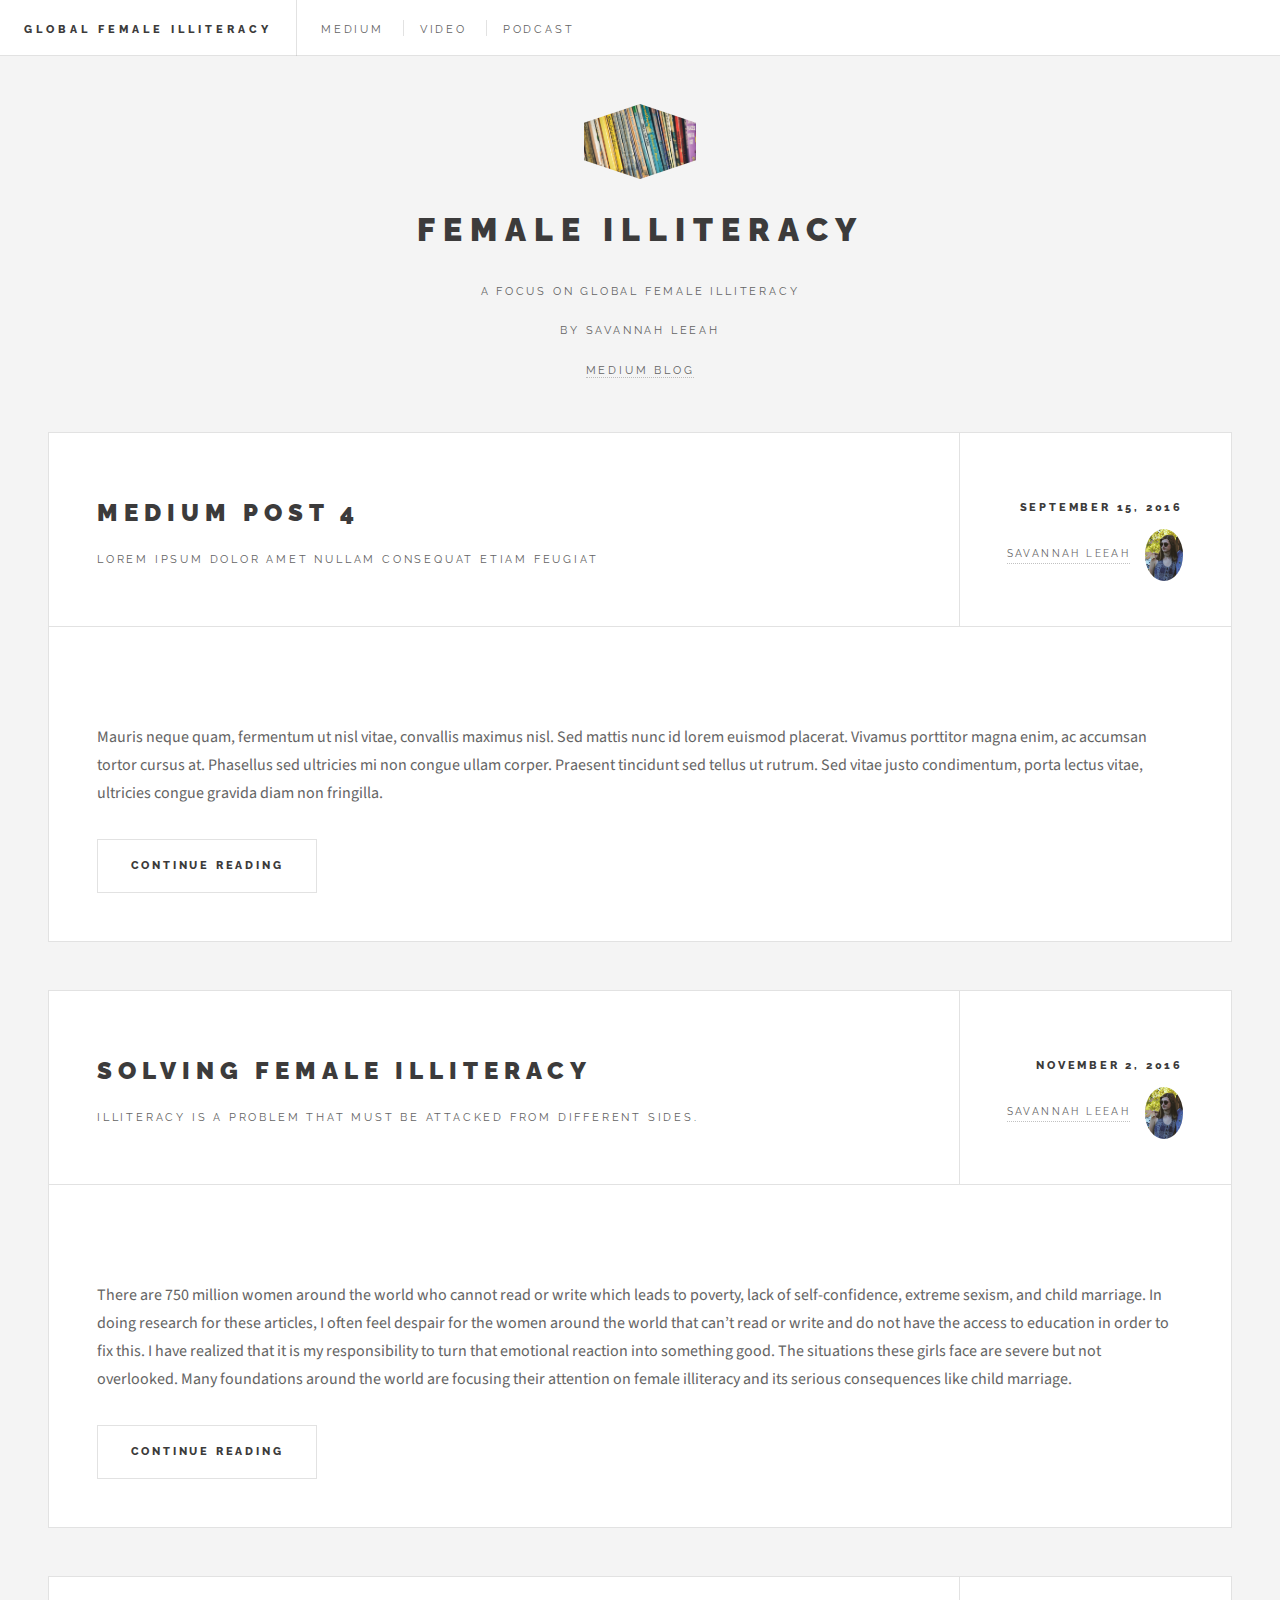
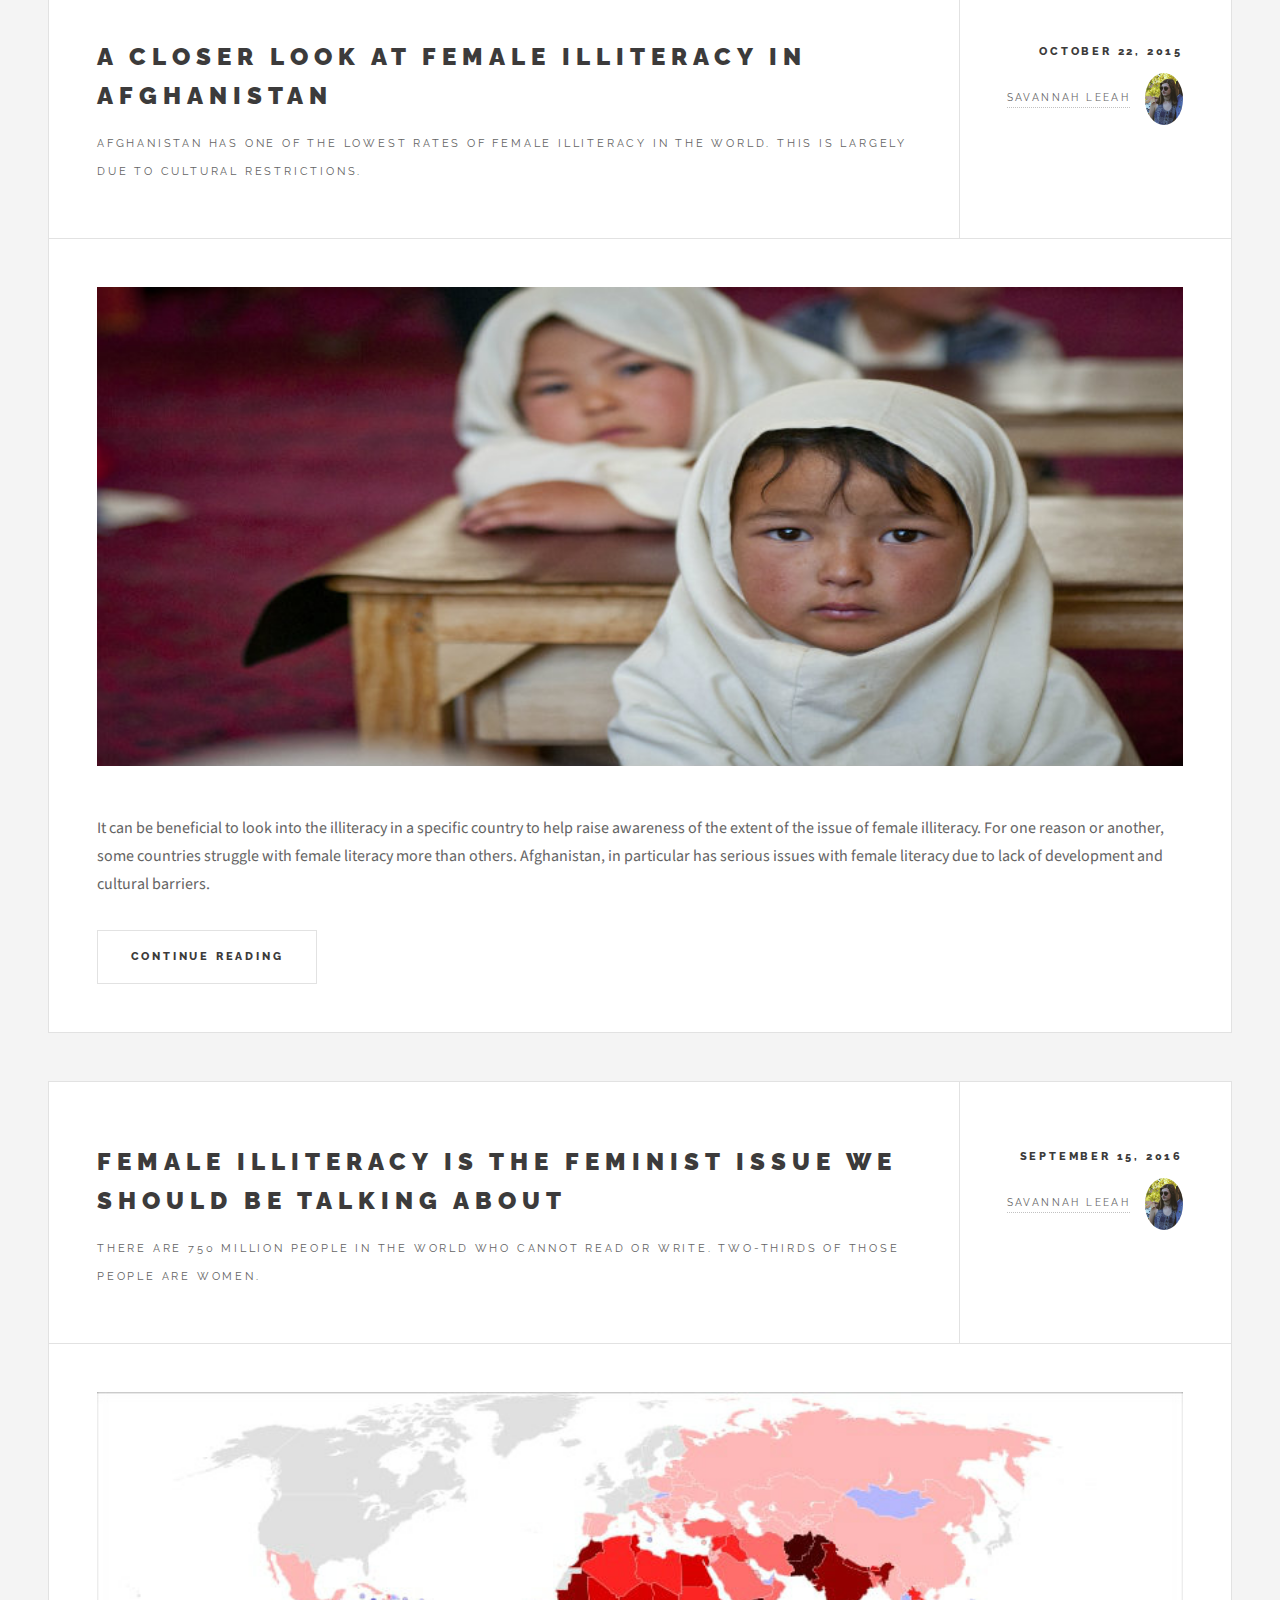
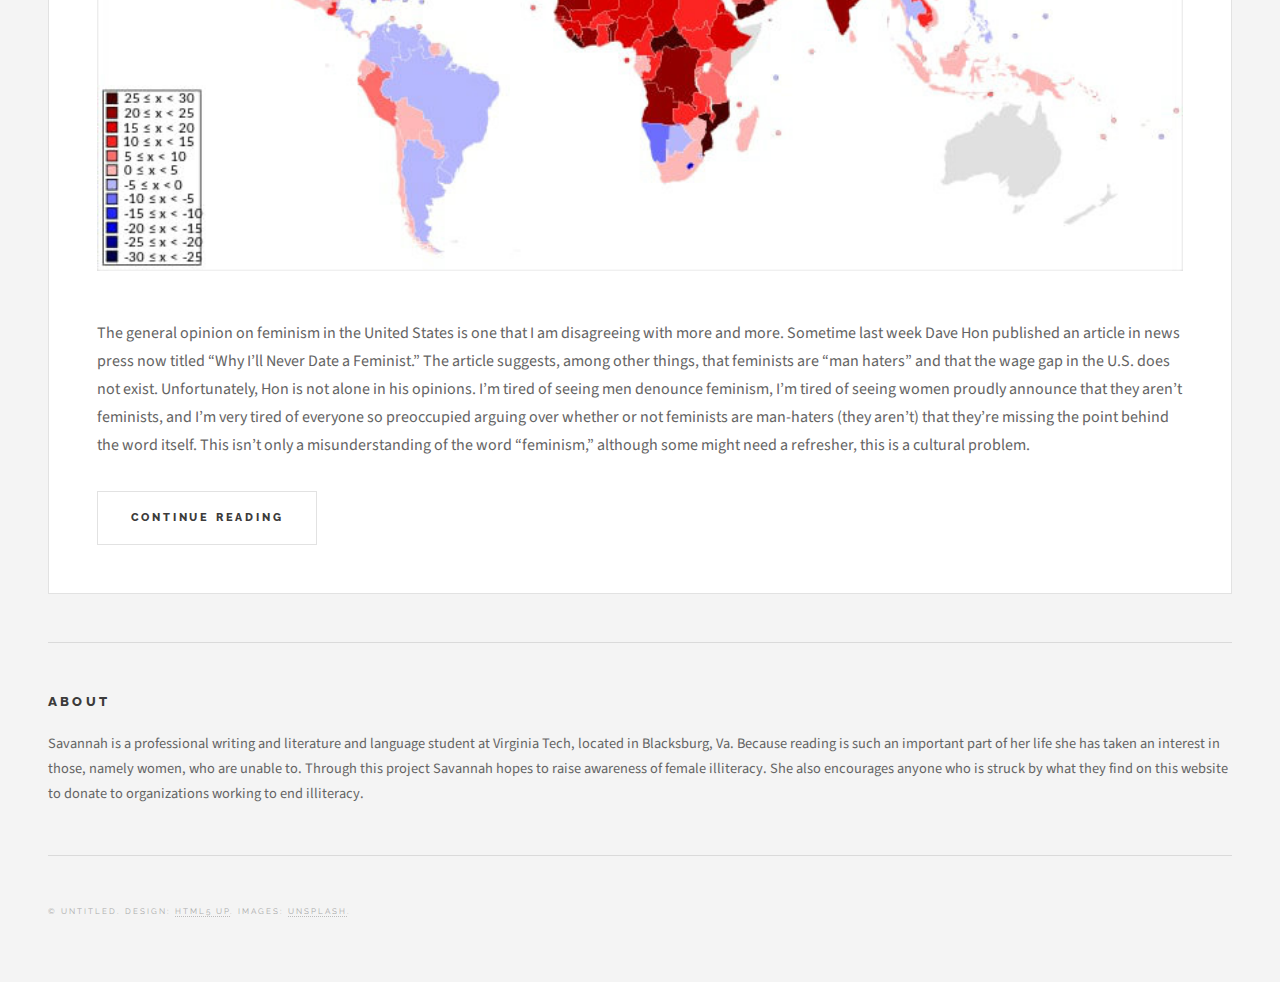
==== commit edd0f243: "sodfjsodkj" ====
--- a/index.html
+++ b/index.html
@@ -65,7 +65,7 @@
 								<header>
 									<div class="title">
 										<h2><a href="https://medium.com/@savannahleeah/solving-female-illiteracy-87403f3e1de8#.56nyhfpbn">Solving Female Illiteracy</a></h2>
-										<p>Lorem ipsum dolor amet nullam consequat etiam feugiat</p>
+										<p>Illiteracy is a problem that must be attacked from different sides.</p>
 									</div>
 									<div class="meta">
 										<time class="published" datetime="2015-10-25">November 2, 2016</time>
@@ -73,10 +73,10 @@
 									</div>
 								</header>
 								<a href="#" class="image featured"><img src="images/pic02.jpg" alt="" /></a>
-								<p>Mauris neque quam, fermentum ut nisl vitae, convallis maximus nisl. Sed mattis nunc id lorem euismod placerat. Vivamus porttitor magna enim, ac accumsan tortor cursus at. Phasellus sed ultricies mi non congue ullam corper.</p>
+								<p>There are 750 million women around the world who cannot read or write which leads to poverty, lack of self-confidence, extreme sexism, and child marriage. In doing research for these articles, I often feel despair for the women around the world that can’t read or write and do not have the access to education in order to fix this. I have realized that it is my responsibility to turn that emotional reaction into something good. The situations these girls face are severe but not overlooked. Many foundations around the world are focusing their attention on female illiteracy and its serious consequences like child marriage.</p>
 								<footer>
 									<ul class="actions">
-										<li><a href="#" class="button big">Continue Reading</a></li>
+										<li><a href="https://medium.com/@savannahleeah/solving-female-illiteracy-87403f3e1de8#.xh6nj31rs" class="button big">Continue Reading</a></li>
 									</ul>
 								</footer>
 							</article>
@@ -461,7 +461,7 @@
 						<!-- About -->
 							<section class="blurb">
 								<h2>About</h2>
-								<p>Savannah is a professional writing and literature and language student at Virginia Tech, located in Blacksburg, Va. Because reading is such an important part of her life she has taken an interest in those, namely women, who are unable to. Through this project Savannah hopes to raise awareness of female illiteracy. She also encourages anyone who is struck by what they find on this website to donate to organizations working to end . </p>
+								<p>Savannah is a professional writing and literature and language student at Virginia Tech, located in Blacksburg, Va. Because reading is such an important part of her life she has taken an interest in those, namely women, who are unable to. Through this project Savannah hopes to raise awareness of female illiteracy. She also encourages anyone who is struck by what they find on this website to donate to organizations working to end illiteracy. </p>
 							</section>
 
 						<!-- Footer -->
--- a/assets/css/main.css
+++ b/assets/css/main.css
@@ -3246,11 +3246,10 @@
 
 	#intro .logo {
 		border-bottom: 0;
+		margin: 0 0 1em 0;
 		display: inline-block;
-		margin: 0 0 1em 0;
-		overflow: hidden;
 		position: relative;
-		width: 4em;
+		width: -0.25em;
 	}
 
 		#intro .logo:before {
@@ -3269,8 +3268,8 @@
 
 		#intro .logo img {
 			display: block;
-			margin-left: -0.25em;
-			width: 4.5em;
+			margin: em;
+			width: 7em;
 		}
 
 	#intro header h2 {
--- a/assets/css/ie8.css
+++ b/assets/css/ie8.css
@@ -69,4 +69,4 @@
 
 		#menu > * {
 			border-top: solid 1px #dedede;
-		}+		}
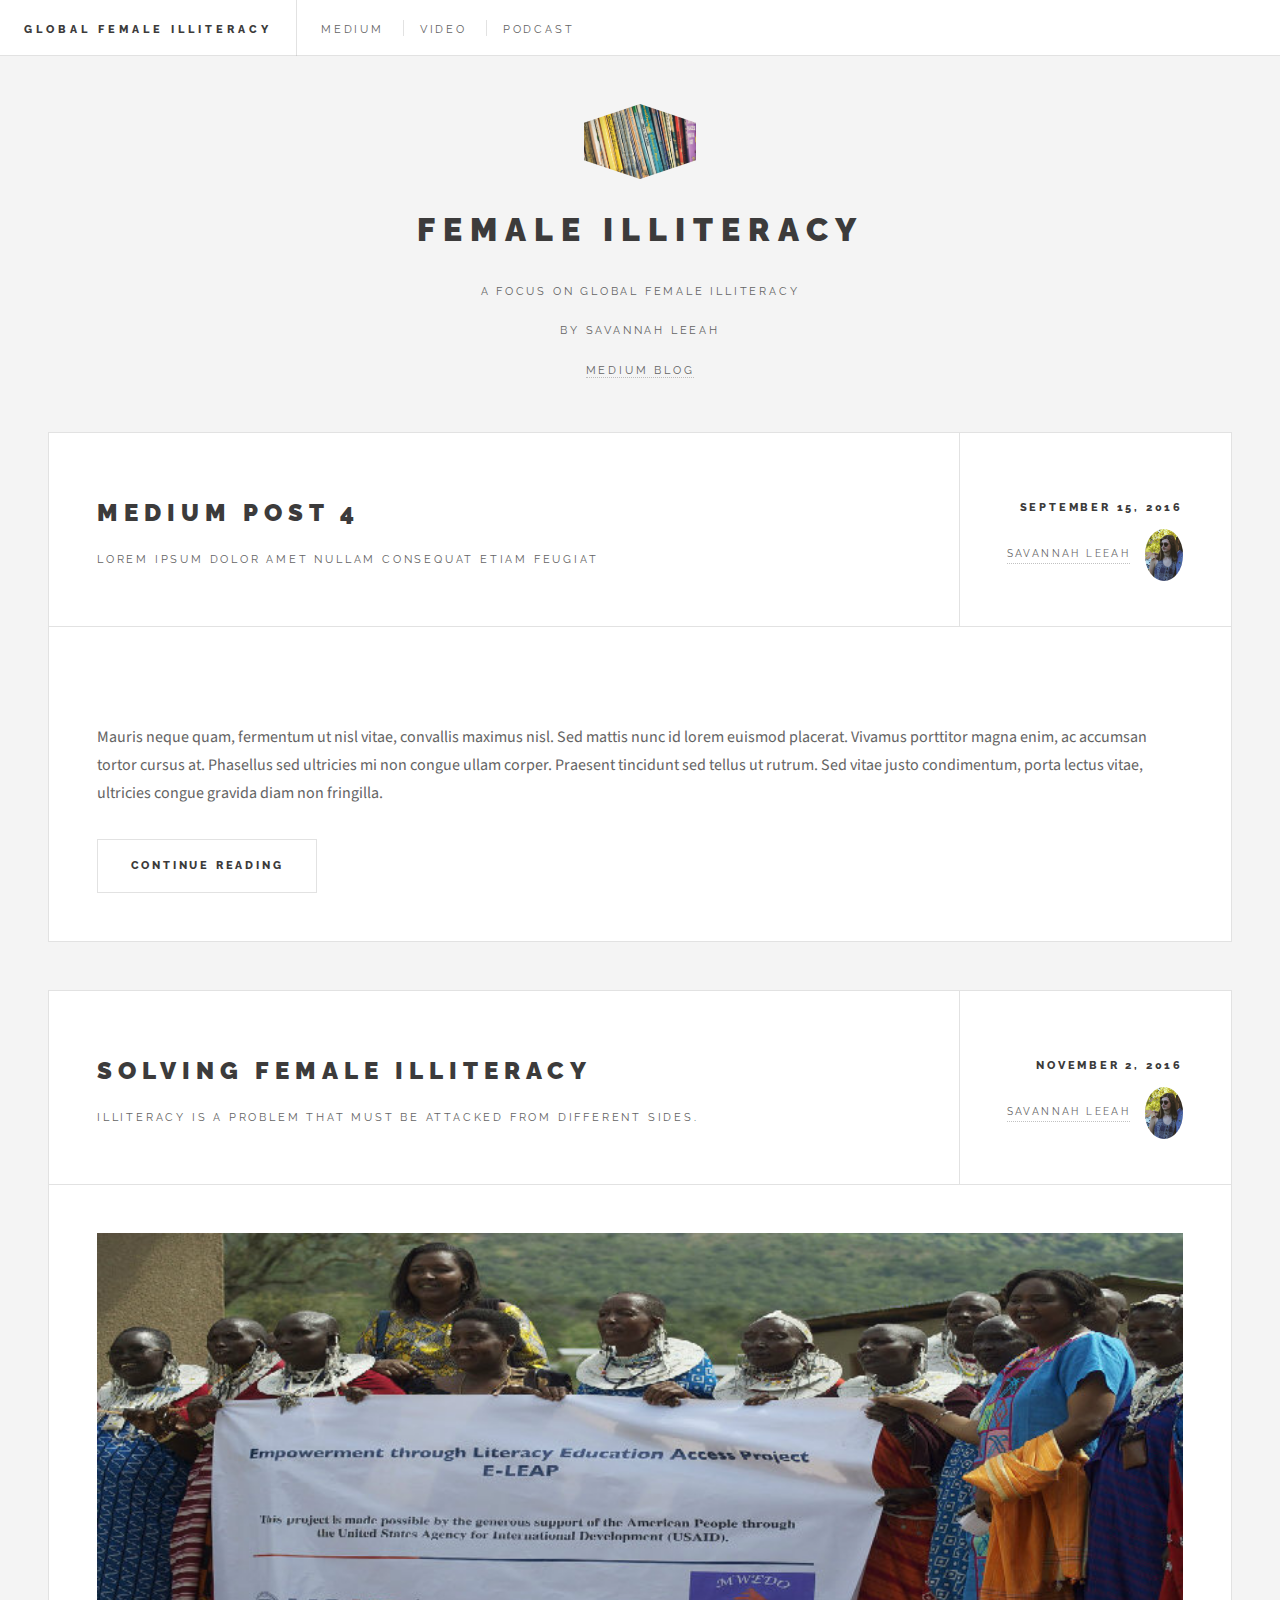
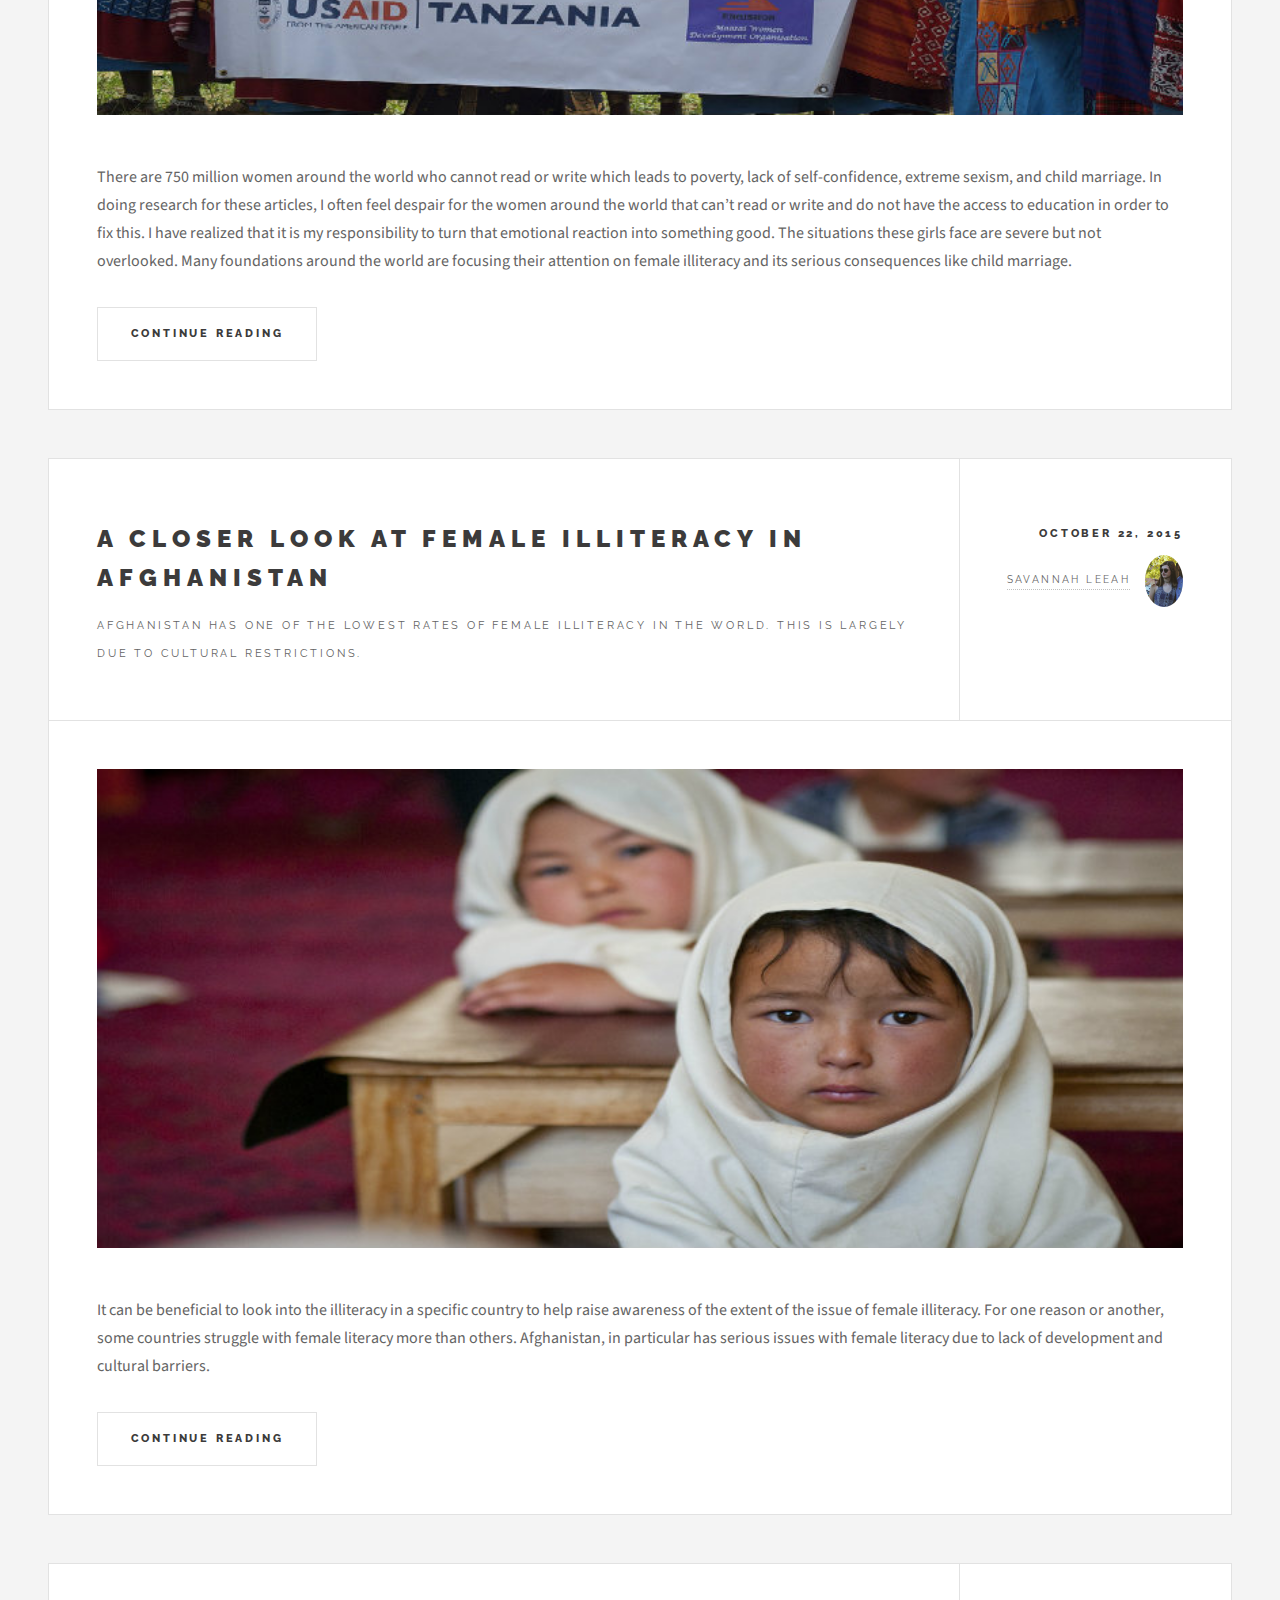
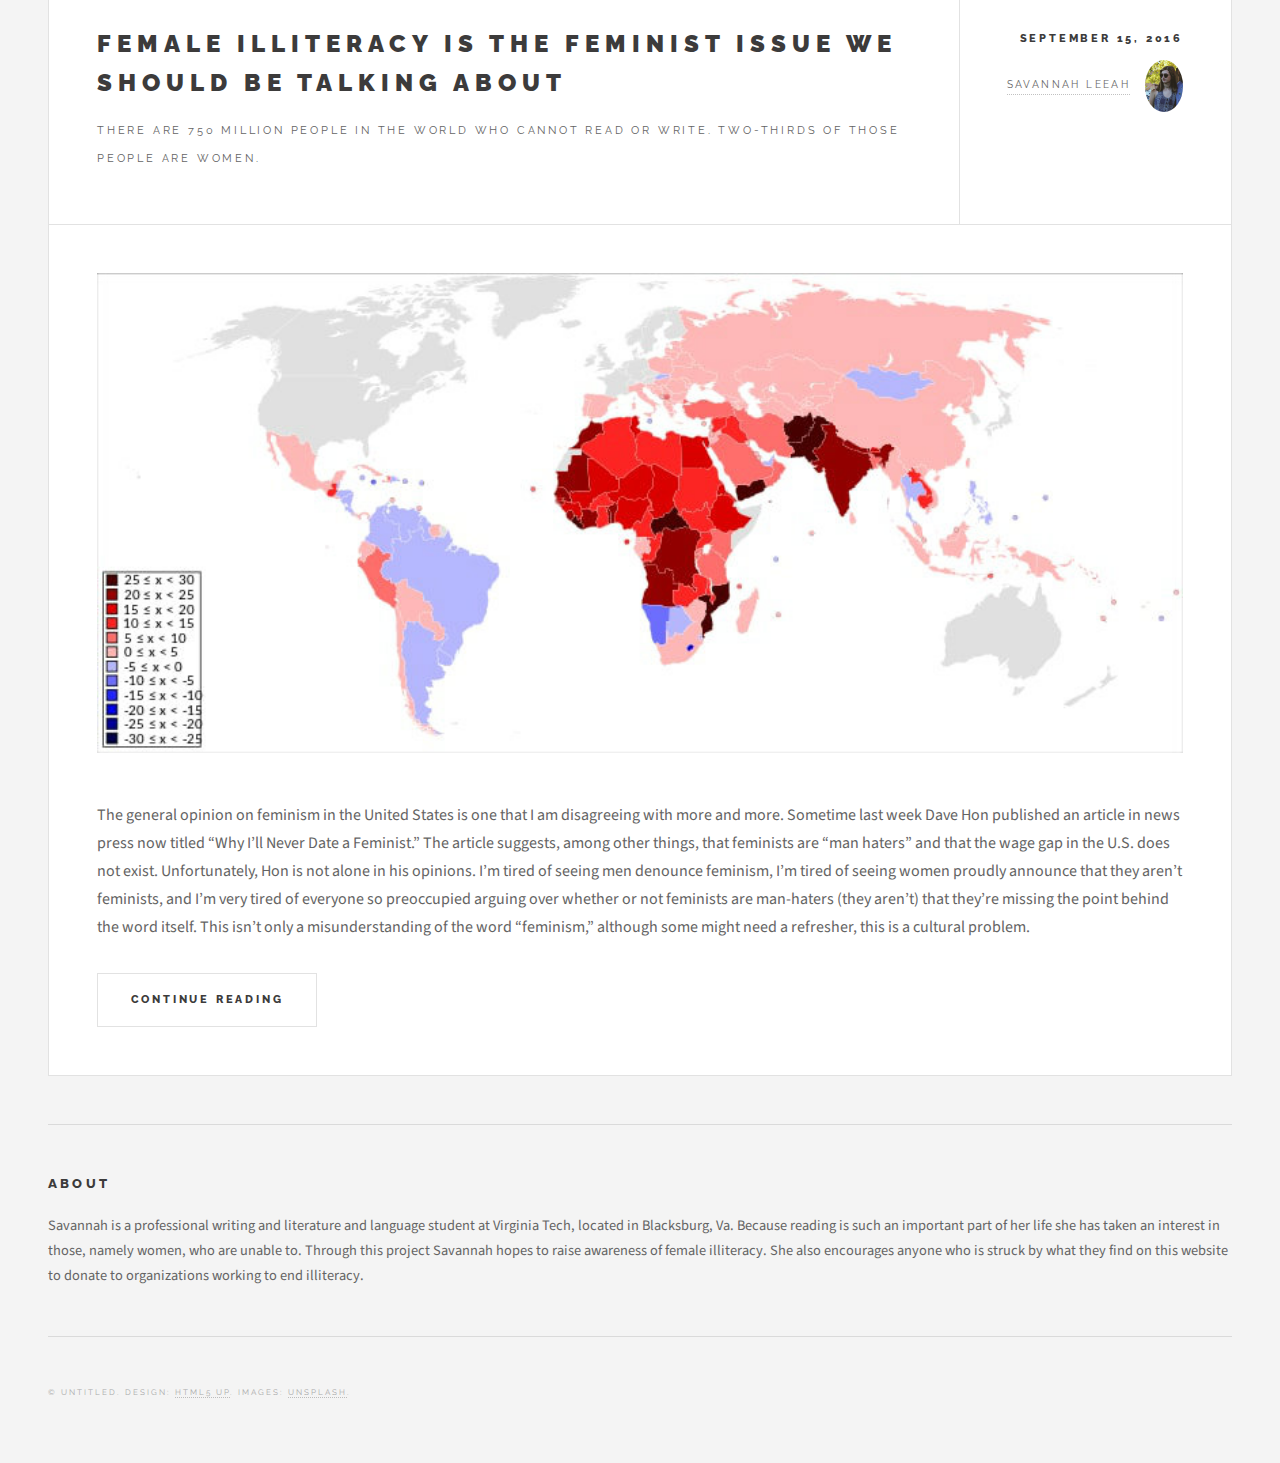
==== commit 409703a9: "odfjsodfj" ====
--- a/index.html
+++ b/index.html
@@ -69,7 +69,7 @@
 									</div>
 									<div class="meta">
 										<time class="published" datetime="2015-10-25">November 2, 2016</time>
-										<a href="#" class="author"><span class="name">Savannah Leeah</span><img src="images/avatar.jpg" alt="" /></a>
+										<a href="https://medium.com/@savannahleeah/solving-female-illiteracy-87403f3e1de8#.xh6nj31rs" class="author"><span class="name">Savannah Leeah</span><img src="images/avatar.jpg" alt="" /></a>
 									</div>
 								</header>
 								<a href="#" class="image featured"><img src="images/pic02.jpg" alt="" /></a>
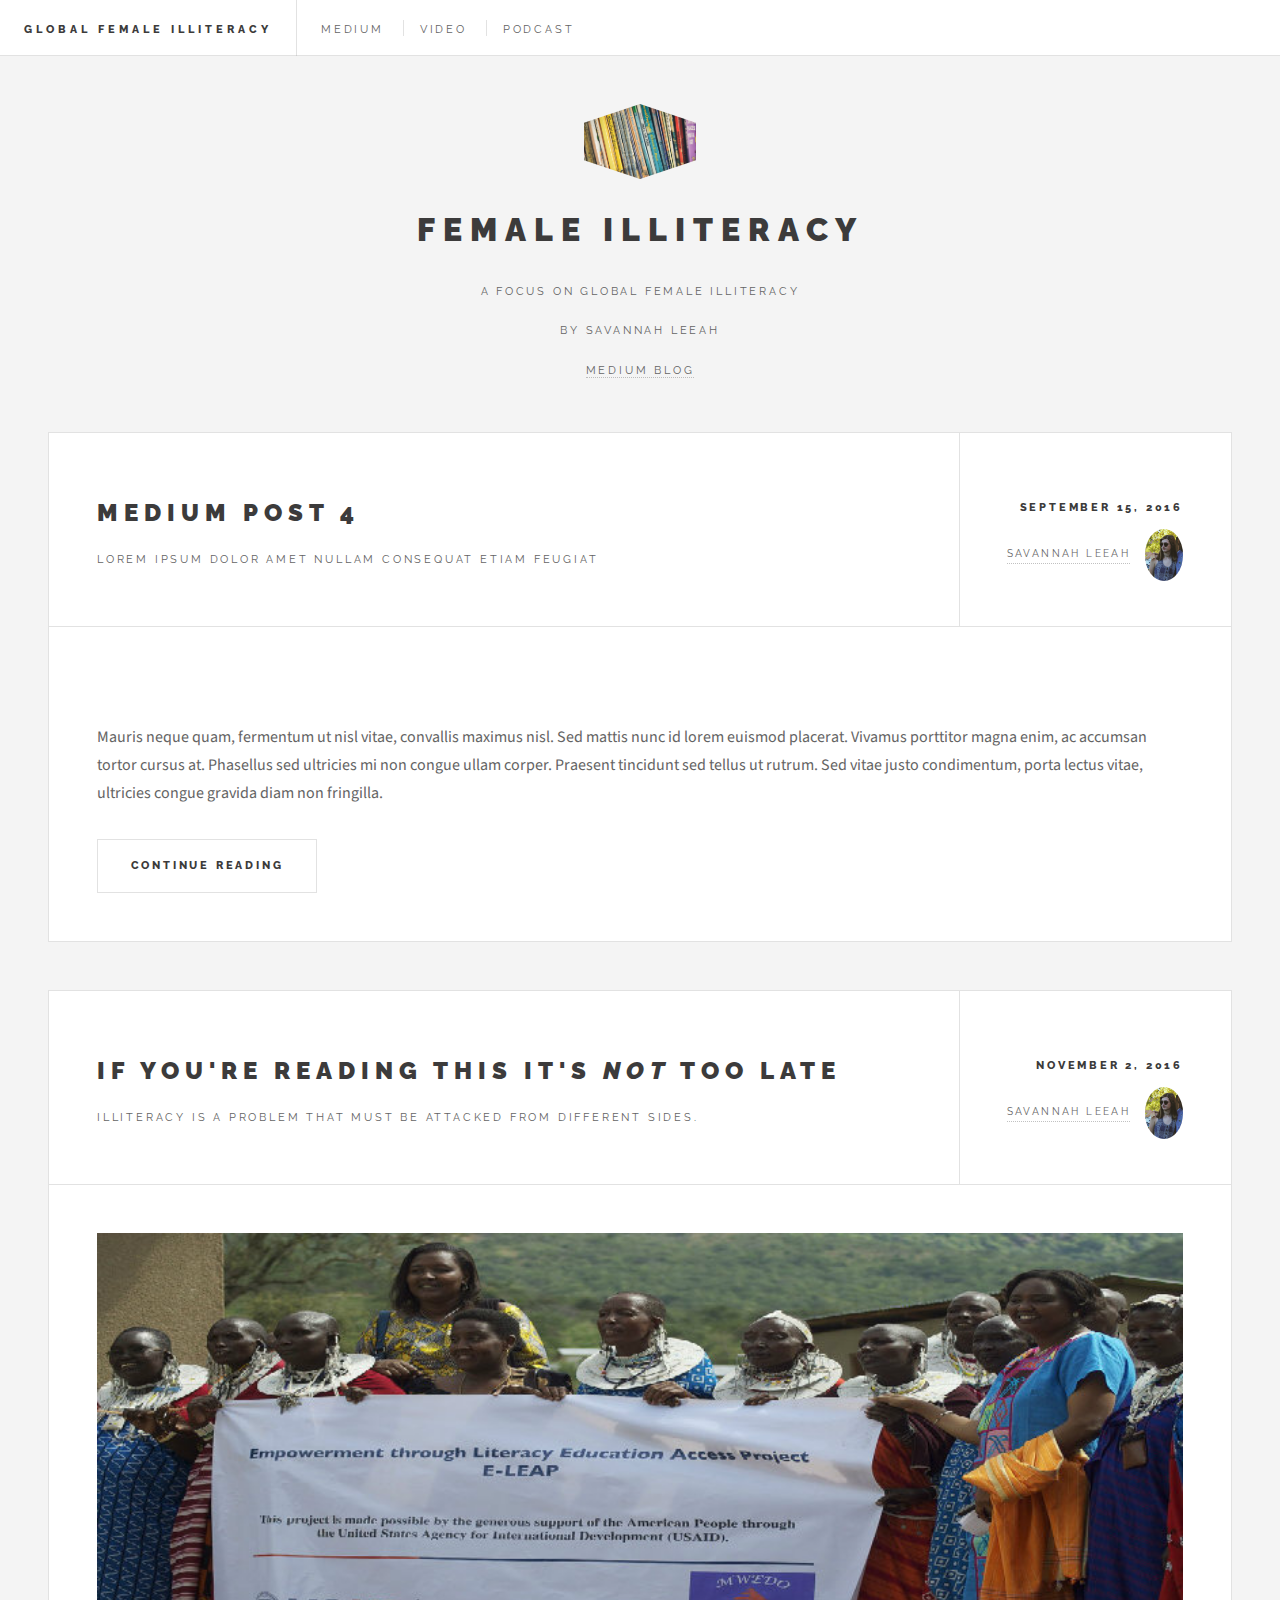
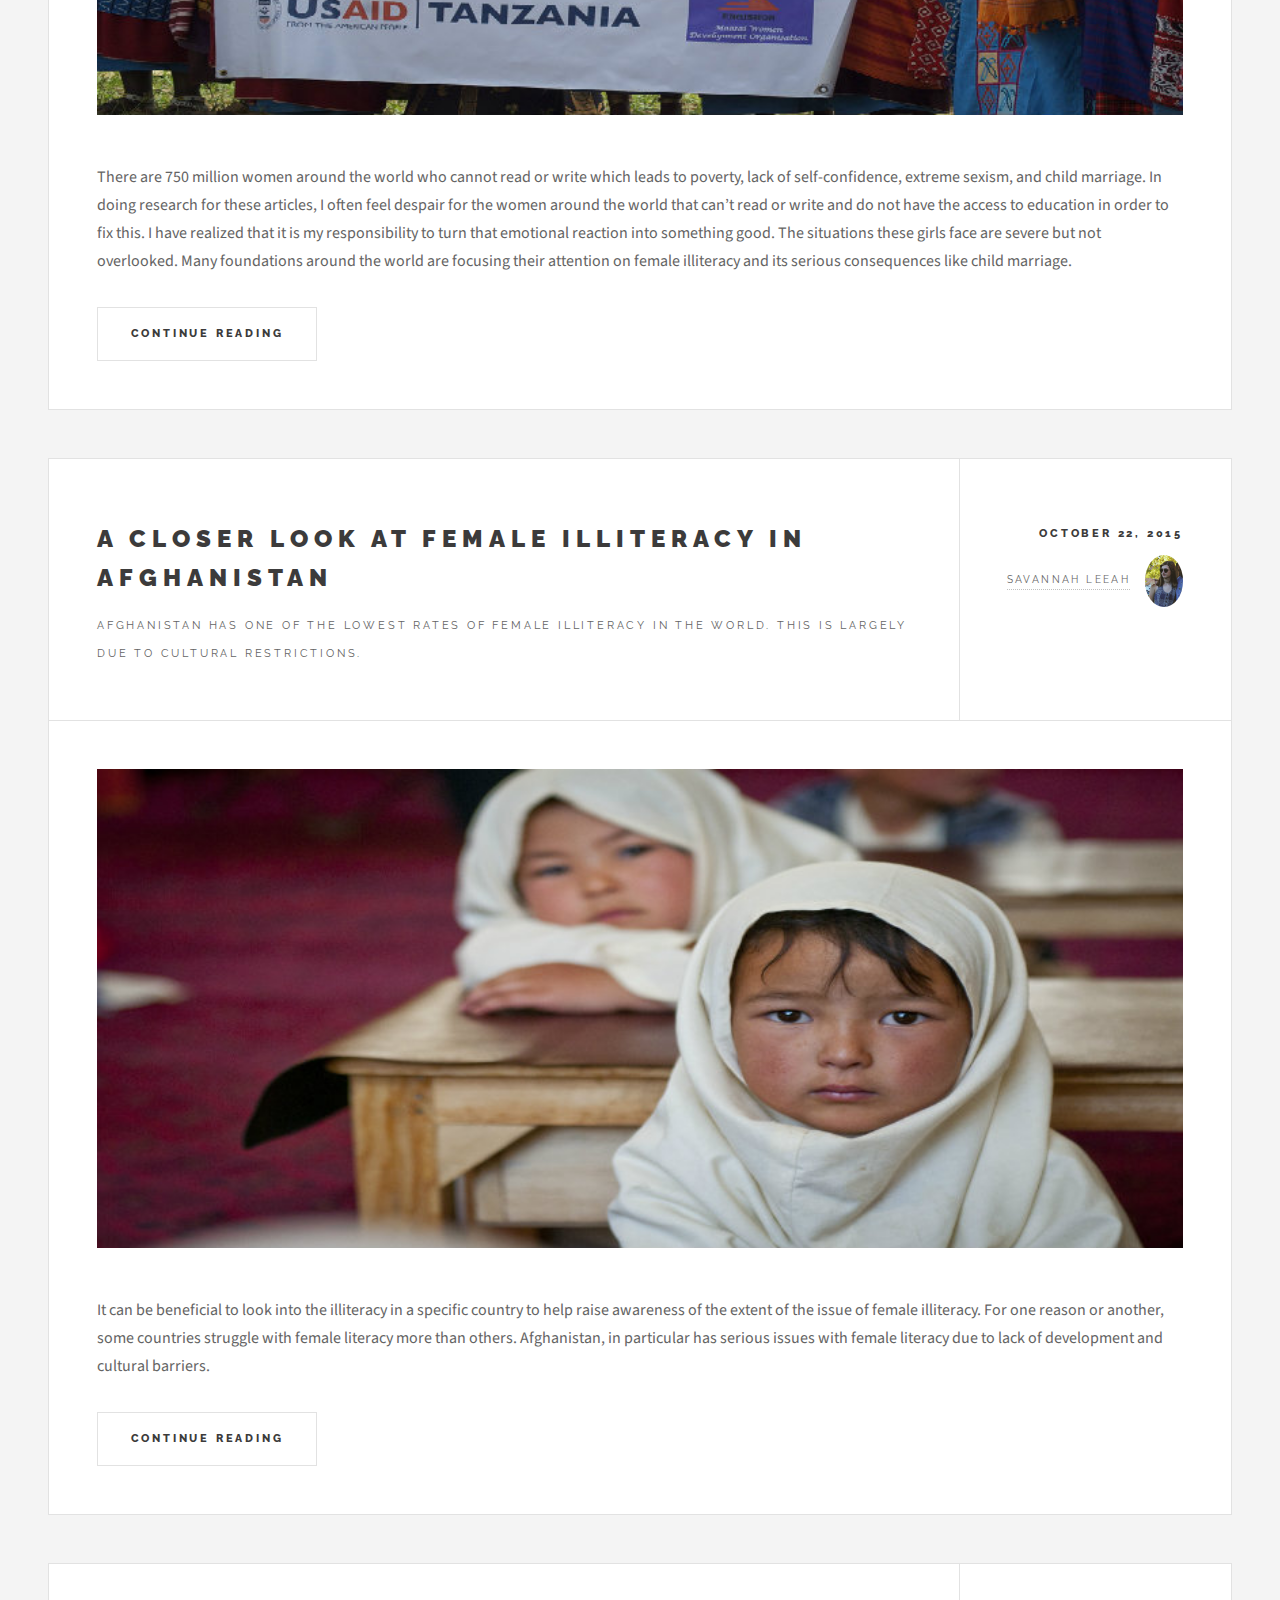
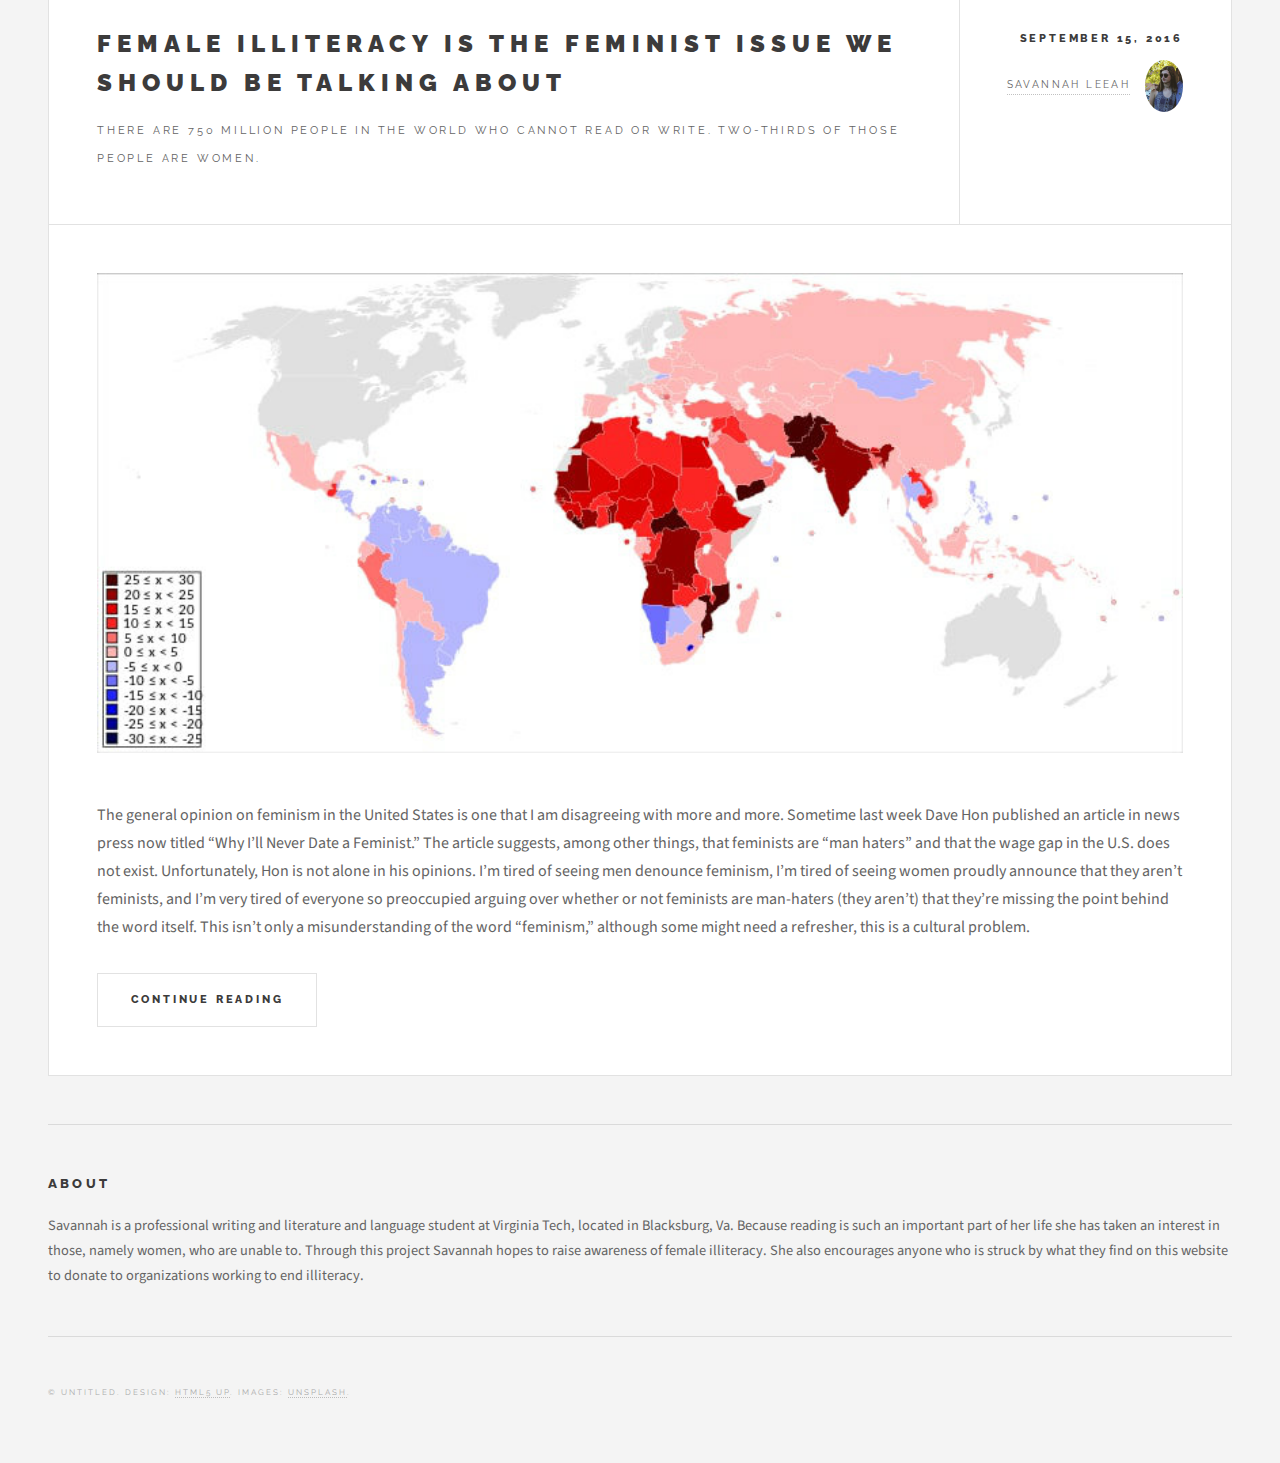
==== commit ae1ece18: "PODCAST LINK AND TITLE CHANGE" ====
--- a/index.html
+++ b/index.html
@@ -26,7 +26,7 @@
 							<ul>
 								<li><a href="https://medium.com/@savannahleeah">Medium</a></li>
 								<li><a href="https://www.youtube.com/watch?v=p2hfd8jtJjA">video</a></li>
-								<li><a href="#">Podcast</a></li>
+								<li><a href="https://soundcloud.com/user-89946052/words-on-literacy">Podcast</a></li>
 							</ul>
 						</nav>
 					</header>
@@ -64,7 +64,7 @@
 							<article class="post">
 								<header>
 									<div class="title">
-										<h2><a href="https://medium.com/@savannahleeah/solving-female-illiteracy-87403f3e1de8#.56nyhfpbn">Solving Female Illiteracy</a></h2>
+										<h2><a href="https://medium.com/@savannahleeah/solving-female-illiteracy-87403f3e1de8#.56nyhfpbn">If you're reading this it's <i>not</i> too late</a></h2>
 										<p>Illiteracy is a problem that must be attacked from different sides.</p>
 									</div>
 									<div class="meta">
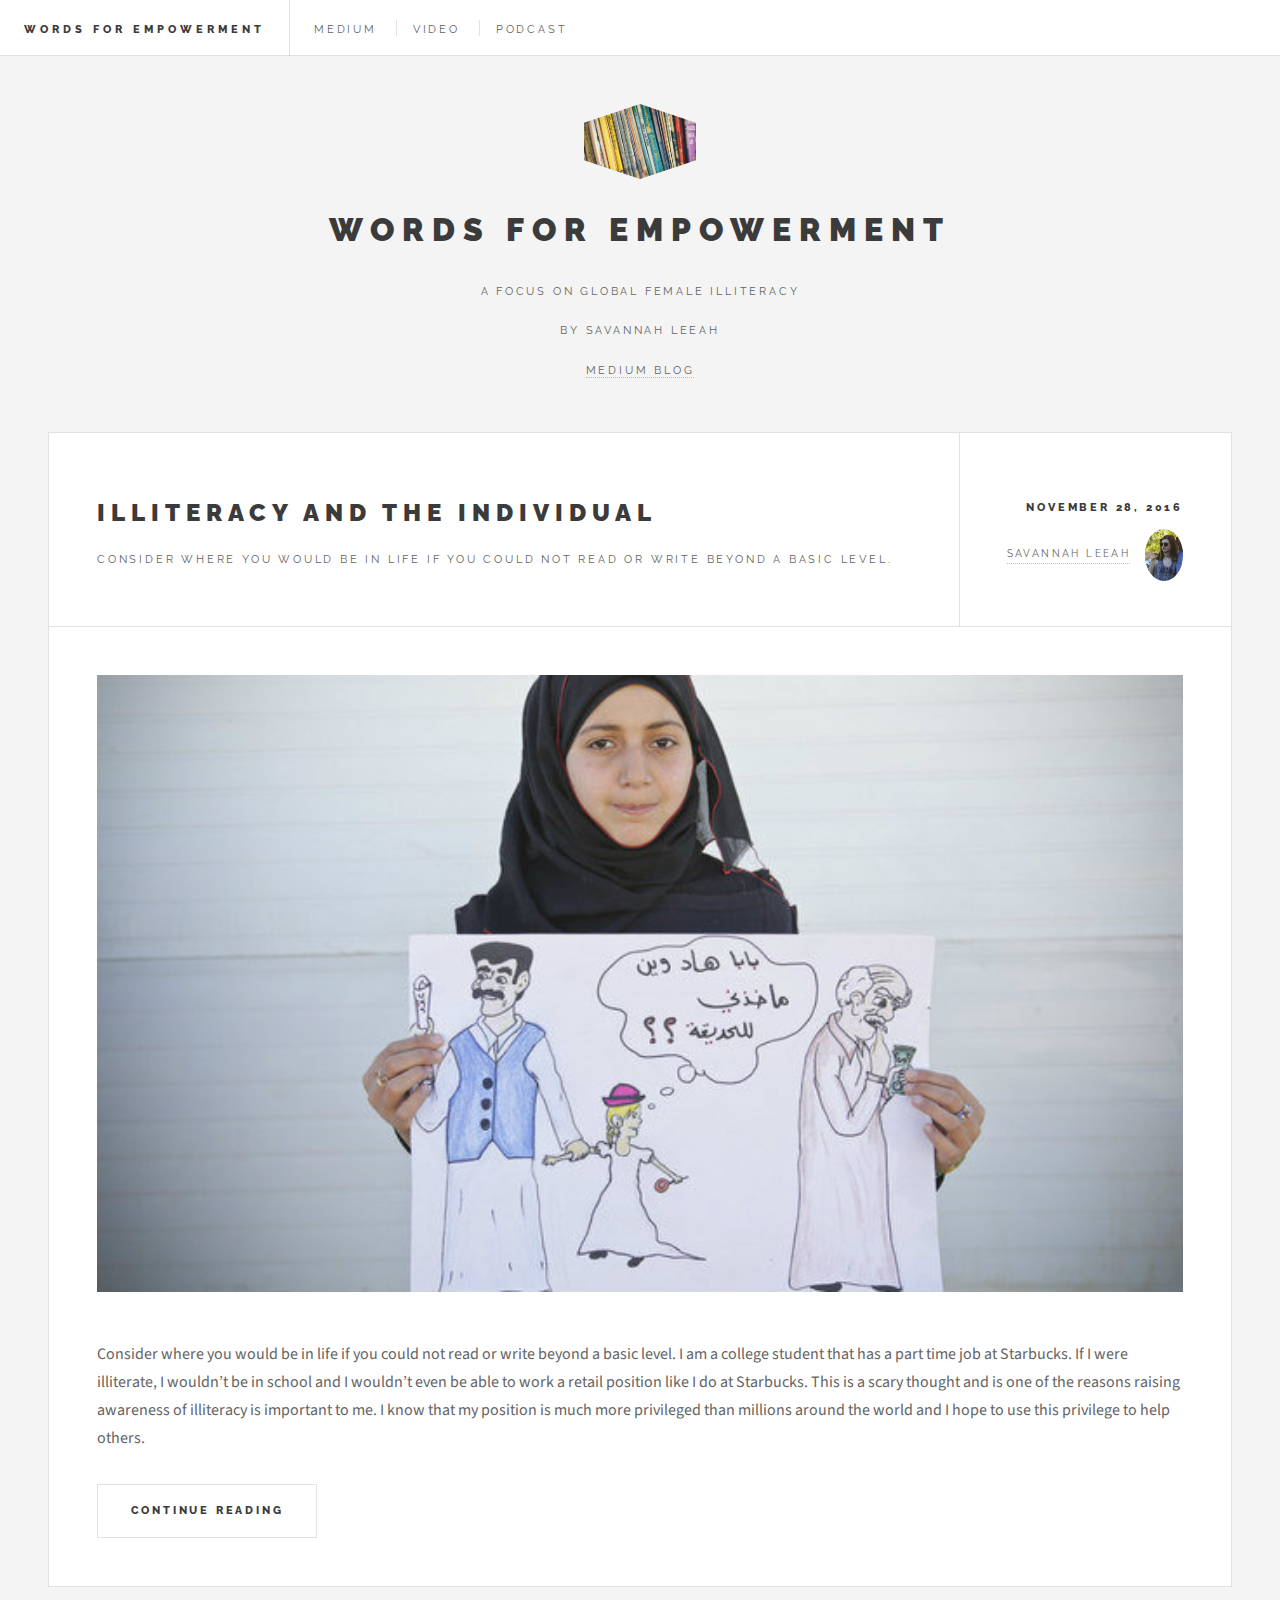
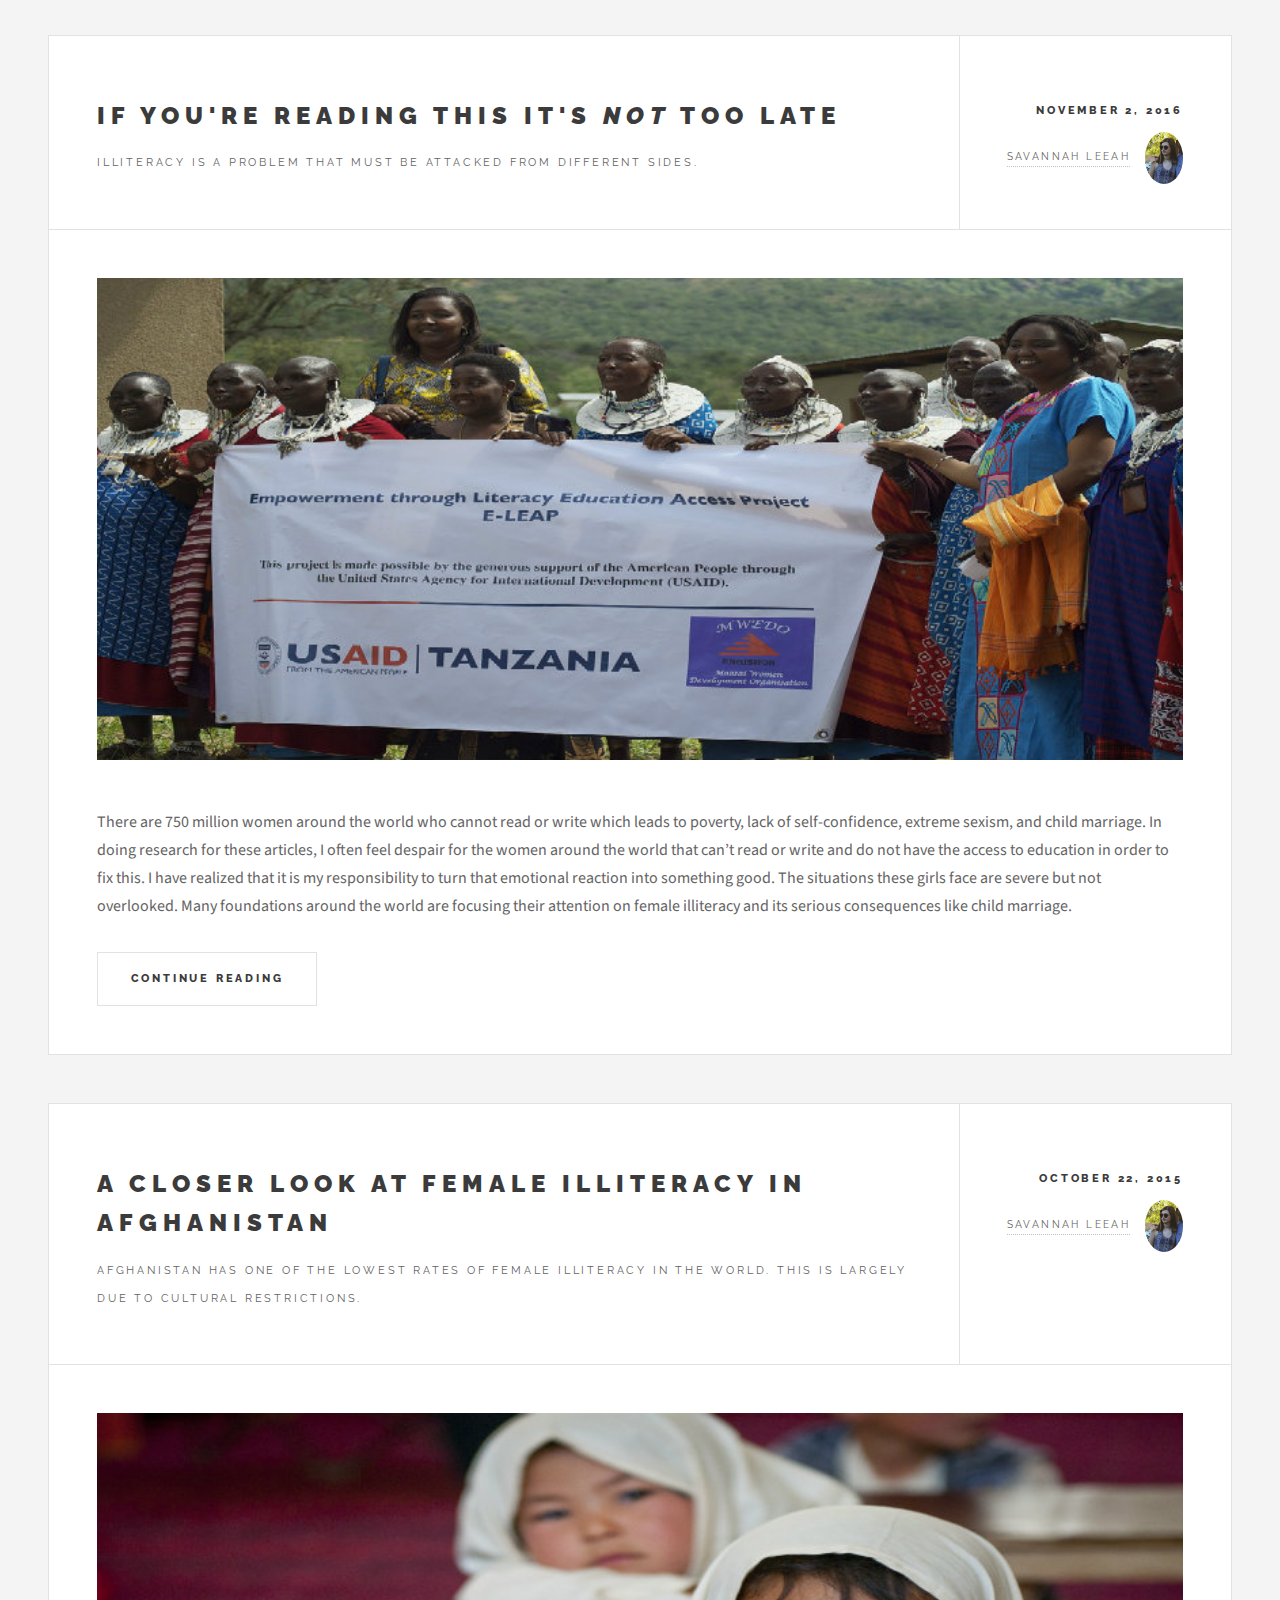
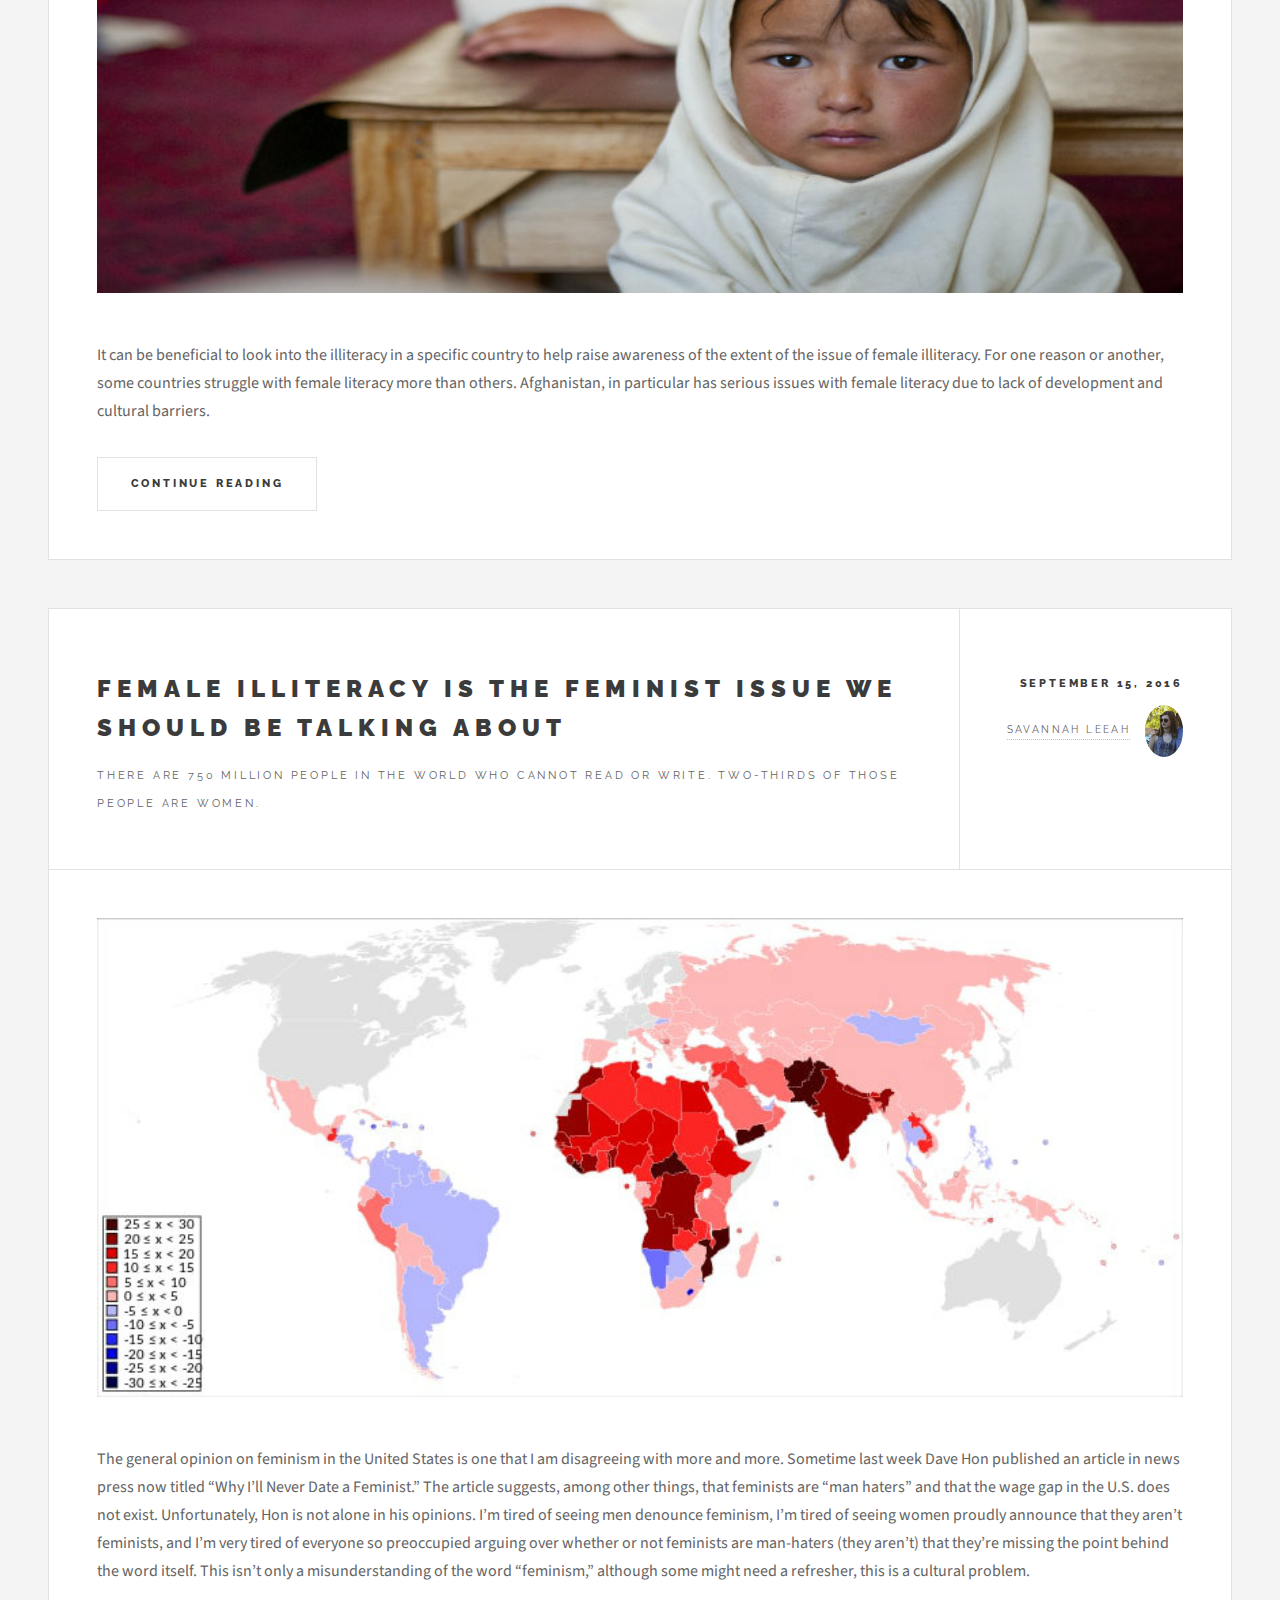
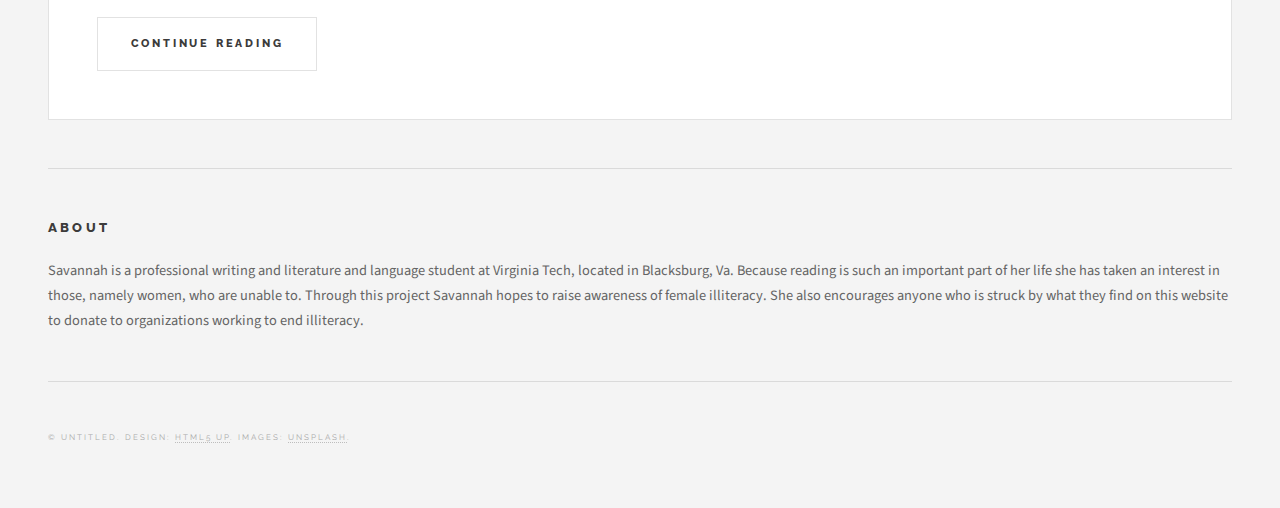
==== commit f5d8774b: "sodkjfosdkjf" ====
--- a/index.html
+++ b/index.html
@@ -21,7 +21,7 @@
 
 				<!-- Header -->
 					<header id="header">
-						<h1><a href="#">global female illiteracy </a></h1>
+						<h1><a href="#">words for empowerment</a></h1>
 						<nav class="links">
 							<ul>
 								<li><a href="https://medium.com/@savannahleeah">Medium</a></li>
@@ -43,19 +43,20 @@
 							<article class="post">
 								<header>
 									<div class="title">
-										<h2><a href="#">Medium Post 4</a></h2>
-										<p>Lorem ipsum dolor amet nullam consequat etiam feugiat</p>
+										<h2><a href="#">Illiteracy and the Individual</a></h2>
+										<p>Consider where you would be in life if you could not read or write beyond a basic level.</p>
 									</div>
 									<div class="meta">
-										<time class="published" datetime="2015-11-01">September 15, 2016</time>
+										<time class="published" datetime="2015-11-01">November 28, 2016</time>
 										<a href="https://medium.com/@savannahleeah/learning-about-female-illiteracy-762d7f1e4e95#.nr1oo8jwv" class="author"><span class="name">Savannah Leeah</span><img src="images/avatar.jpg" alt="" /></a>
 									</div>
 								</header>
-								<a href="#" class="image featured"><img src="images/pic01.jpg" alt="" /></a>
-								<p>Mauris neque quam, fermentum ut nisl vitae, convallis maximus nisl. Sed mattis nunc id lorem euismod placerat. Vivamus porttitor magna enim, ac accumsan tortor cursus at. Phasellus sed ultricies mi non congue ullam corper. Praesent tincidunt sed tellus ut rutrum. Sed vitae justo condimentum, porta lectus vitae, ultricies congue gravida diam non fringilla.</p>
+								<a href="https://medium.com/@savannahleeah/illiteracy-and-the-individual-48066422a87e#.5vt0kjwdk" class="image featured"><img src="images/pic01.jpg" alt="" /></a>
+								<p>Consider where you would be in life if you could not read or write beyond a basic level.
+I am a college student that has a part time job at Starbucks. If I were illiterate, I wouldn’t be in school and I wouldn’t even be able to work a retail position like I do at Starbucks. This is a scary thought and is one of the reasons raising awareness of illiteracy is important to me. I know that my position is much more privileged than millions around the world and I hope to use this privilege to help others.</p>
 								<footer>
 									<ul class="actions">
-										<li><a href="#" class="button big">Continue Reading</a></li>
+										<li><a href="https://medium.com/@savannahleeah/illiteracy-and-the-individual-48066422a87e#.5vt0kjwdk" class="button big">Continue Reading</a></li>
 									</ul>
 								</footer>
 							</article>
@@ -448,7 +449,7 @@
 							<section id="intro">
 								<a href="#" class="logo"><img src="images/logo.jpeg" alt="" /></a>
 								<header>
-									<h2>Female Illiteracy</h2>
+									<h2>words for empowerment</h2>
 									<p>A focus on global female illiteracy </p>
 									<p>by savannah leeah </p>
 									<p> <a href="https://medium.com/@savannahleeah"> Medium Blog </a>
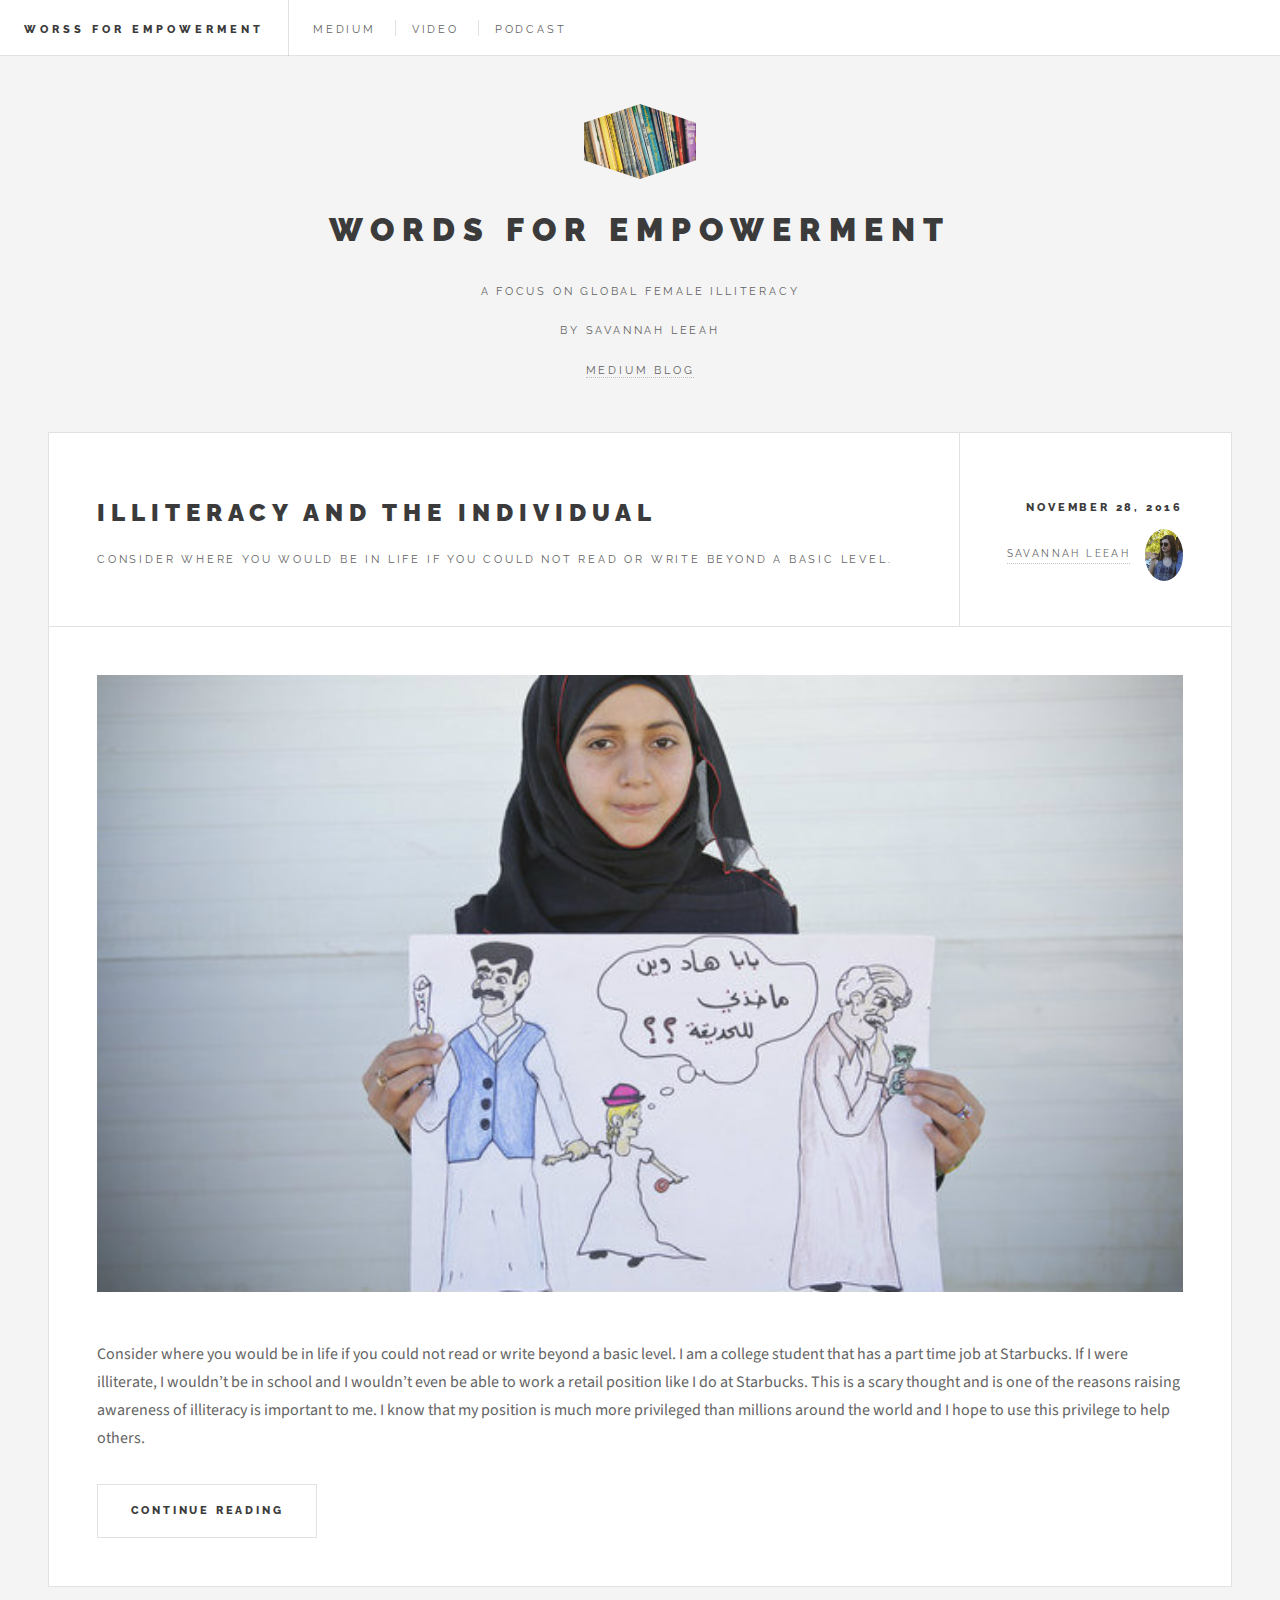
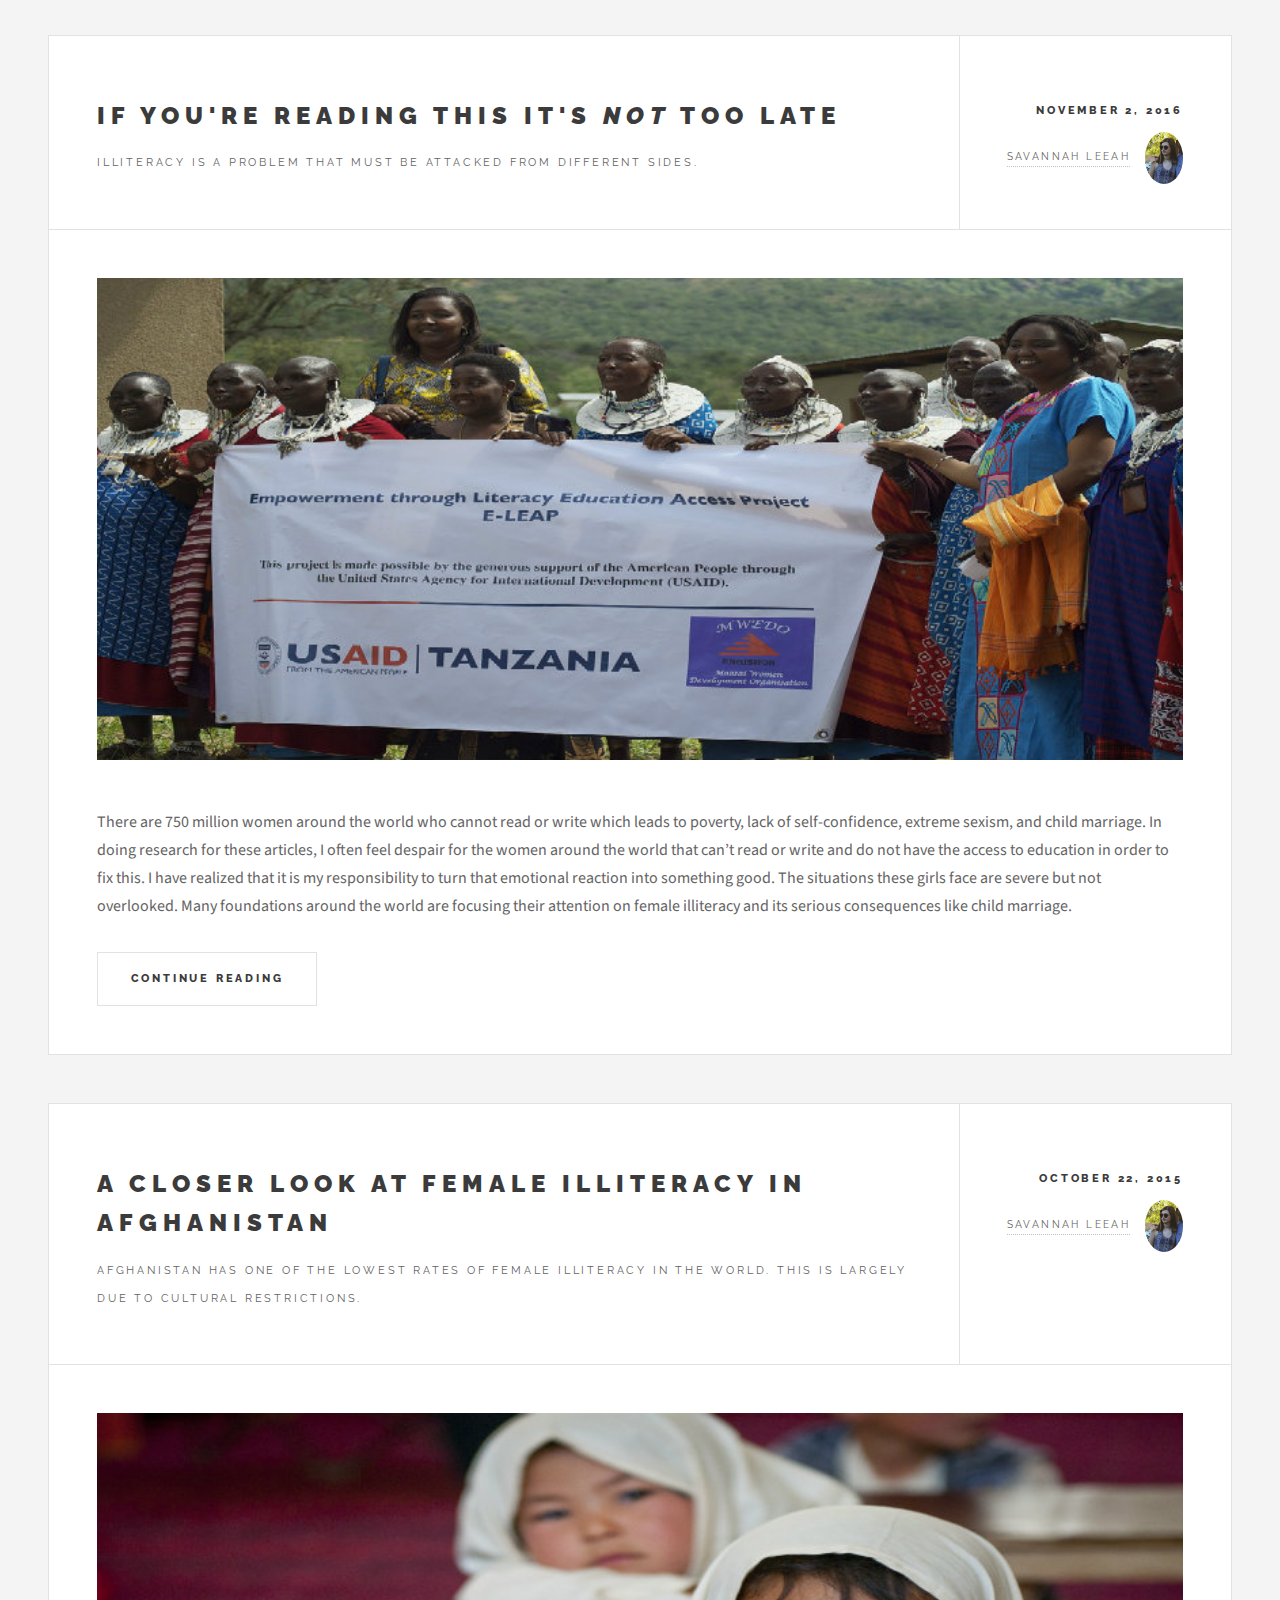
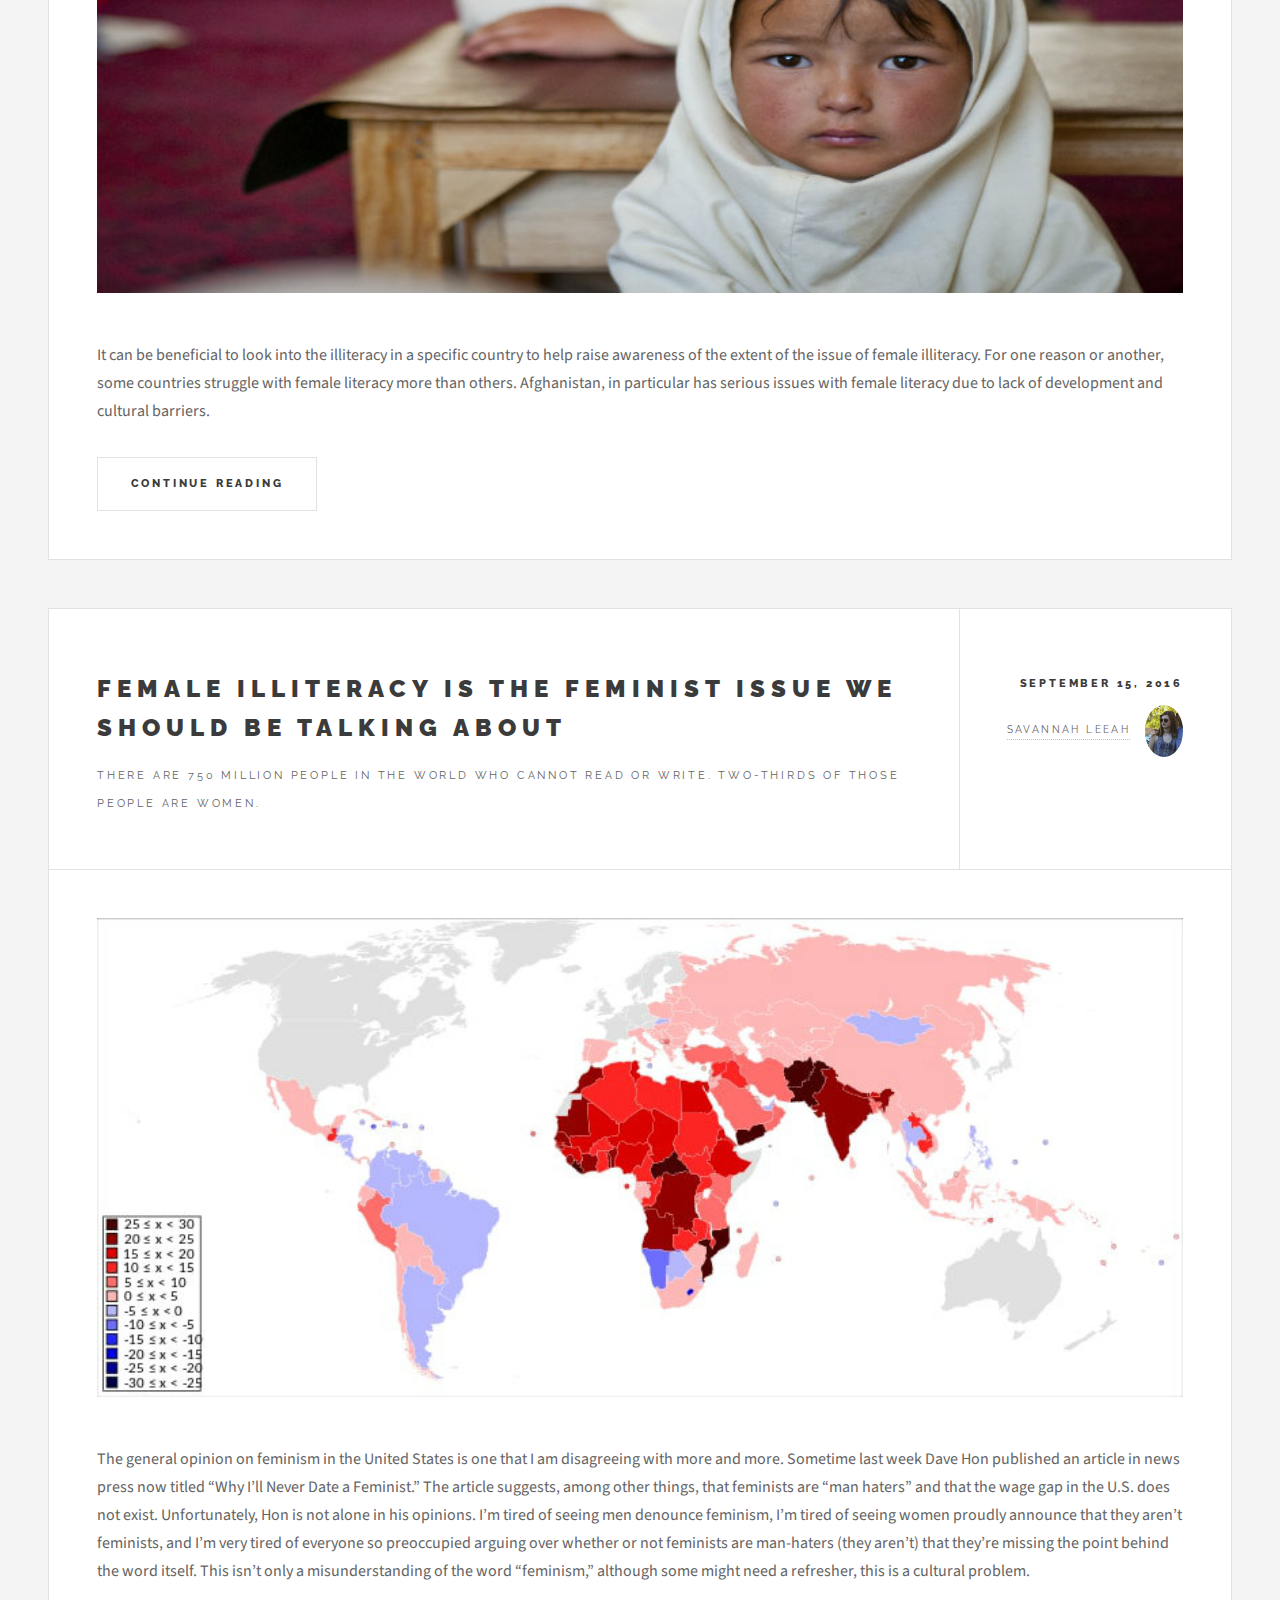
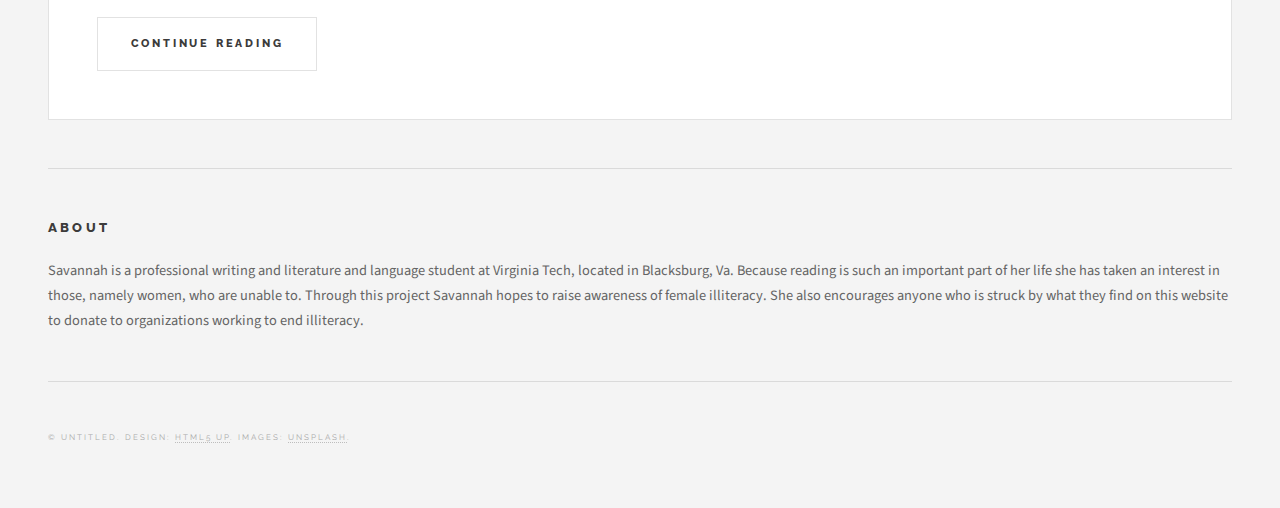
==== commit 9e8ea67e: "fixed name links" ====
--- a/index.html
+++ b/index.html
@@ -21,7 +21,7 @@
 
 				<!-- Header -->
 					<header id="header">
-						<h1><a href="#">words for empowerment</a></h1>
+						<h1><a href="#">worss for empowerment</a></h1>
 						<nav class="links">
 							<ul>
 								<li><a href="https://medium.com/@savannahleeah">Medium</a></li>
@@ -48,7 +48,7 @@
 									</div>
 									<div class="meta">
 										<time class="published" datetime="2015-11-01">November 28, 2016</time>
-										<a href="https://medium.com/@savannahleeah/learning-about-female-illiteracy-762d7f1e4e95#.nr1oo8jwv" class="author"><span class="name">Savannah Leeah</span><img src="images/avatar.jpg" alt="" /></a>
+										<a href="https://medium.com/@savannahleeah" class="author"><span class="name">Savannah Leeah</span><img src="images/avatar.jpg" alt="" /></a>
 									</div>
 								</header>
 								<a href="https://medium.com/@savannahleeah/illiteracy-and-the-individual-48066422a87e#.5vt0kjwdk" class="image featured"><img src="images/pic01.jpg" alt="" /></a>
@@ -70,7 +70,7 @@
 									</div>
 									<div class="meta">
 										<time class="published" datetime="2015-10-25">November 2, 2016</time>
-										<a href="https://medium.com/@savannahleeah/solving-female-illiteracy-87403f3e1de8#.xh6nj31rs" class="author"><span class="name">Savannah Leeah</span><img src="images/avatar.jpg" alt="" /></a>
+										<a href="https://medium.com/@savannahleeah" class="author"><span class="name">Savannah Leeah</span><img src="images/avatar.jpg" alt="" /></a>
 									</div>
 								</header>
 								<a href="#" class="image featured"><img src="images/pic02.jpg" alt="" /></a>
@@ -91,7 +91,7 @@
 									</div>
 									<div class="meta">
 										<time class="published" datetime="2015-10-22">October 22, 2015</time>
-										<a href="#" class="author"><span class="name">Savannah Leeah</span><img src="images/avatar.jpg" alt="" /></a>
+										<a href="https://medium.com/@savannahleeah" class="author"><span class="name">Savannah Leeah</span><img src="images/avatar.jpg" alt="" /></a>
 									</div>
 								</header>
 								<a href="https://medium.com/@savannahleeah/a-closer-look-at-female-illiteracy-afghanistan-d605f701f3a3#.wkj0sg7z5" class="image featured"><img src="images/pic03.jpg" alt="" /></a>
@@ -110,7 +110,7 @@
 									</div>
 									<div class="meta">
 										<time class="published" datetime="2015-11-01">September 15, 2016</time>
-										<a href="#" class="author"><span class="name">Savannah Leeah</span><img src="images/avatar.jpg" alt=""></a>
+										<a href="https://medium.com/@savannahleeah" class="author"><span class="name">Savannah Leeah</span><img src="images/avatar.jpg" alt=""></a>
 									</div>
 								</header>
 								<a href="#" class="image featured"><img src="images/pic15.jpg" alt=""></a>
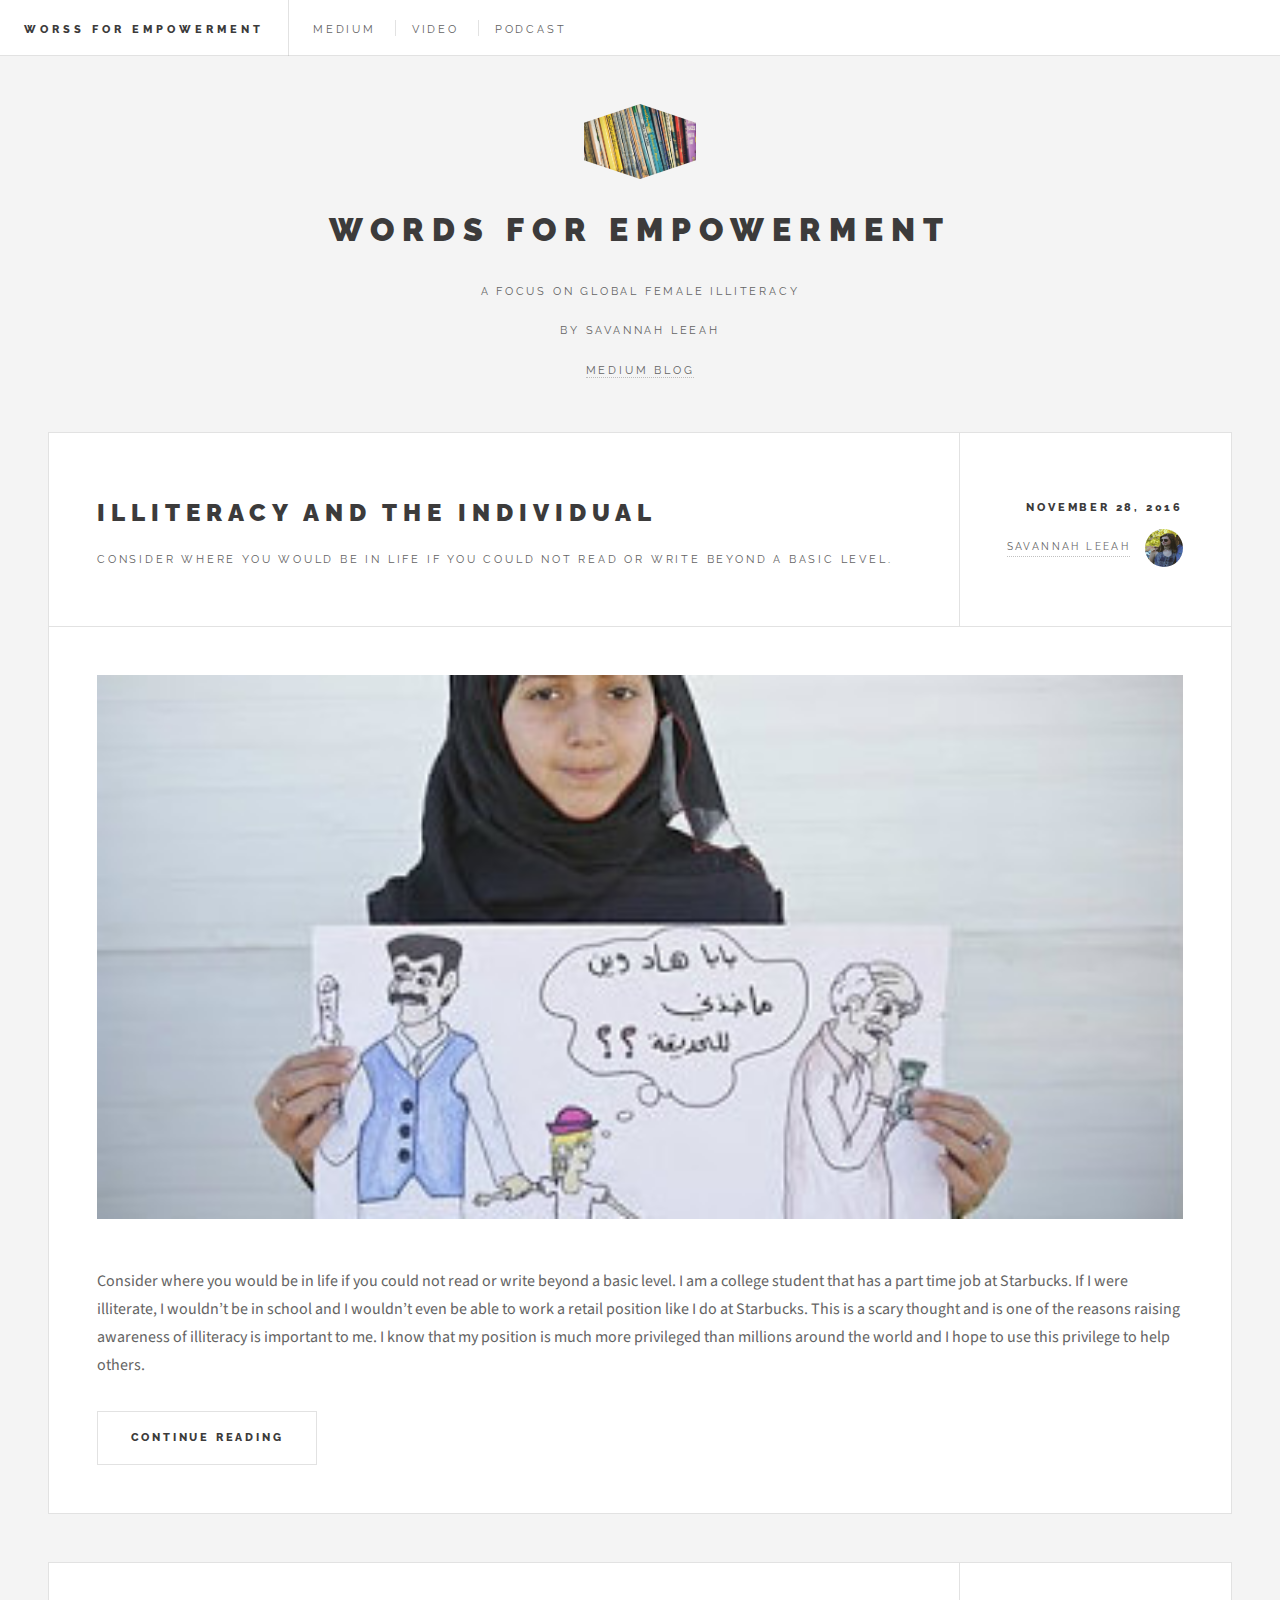
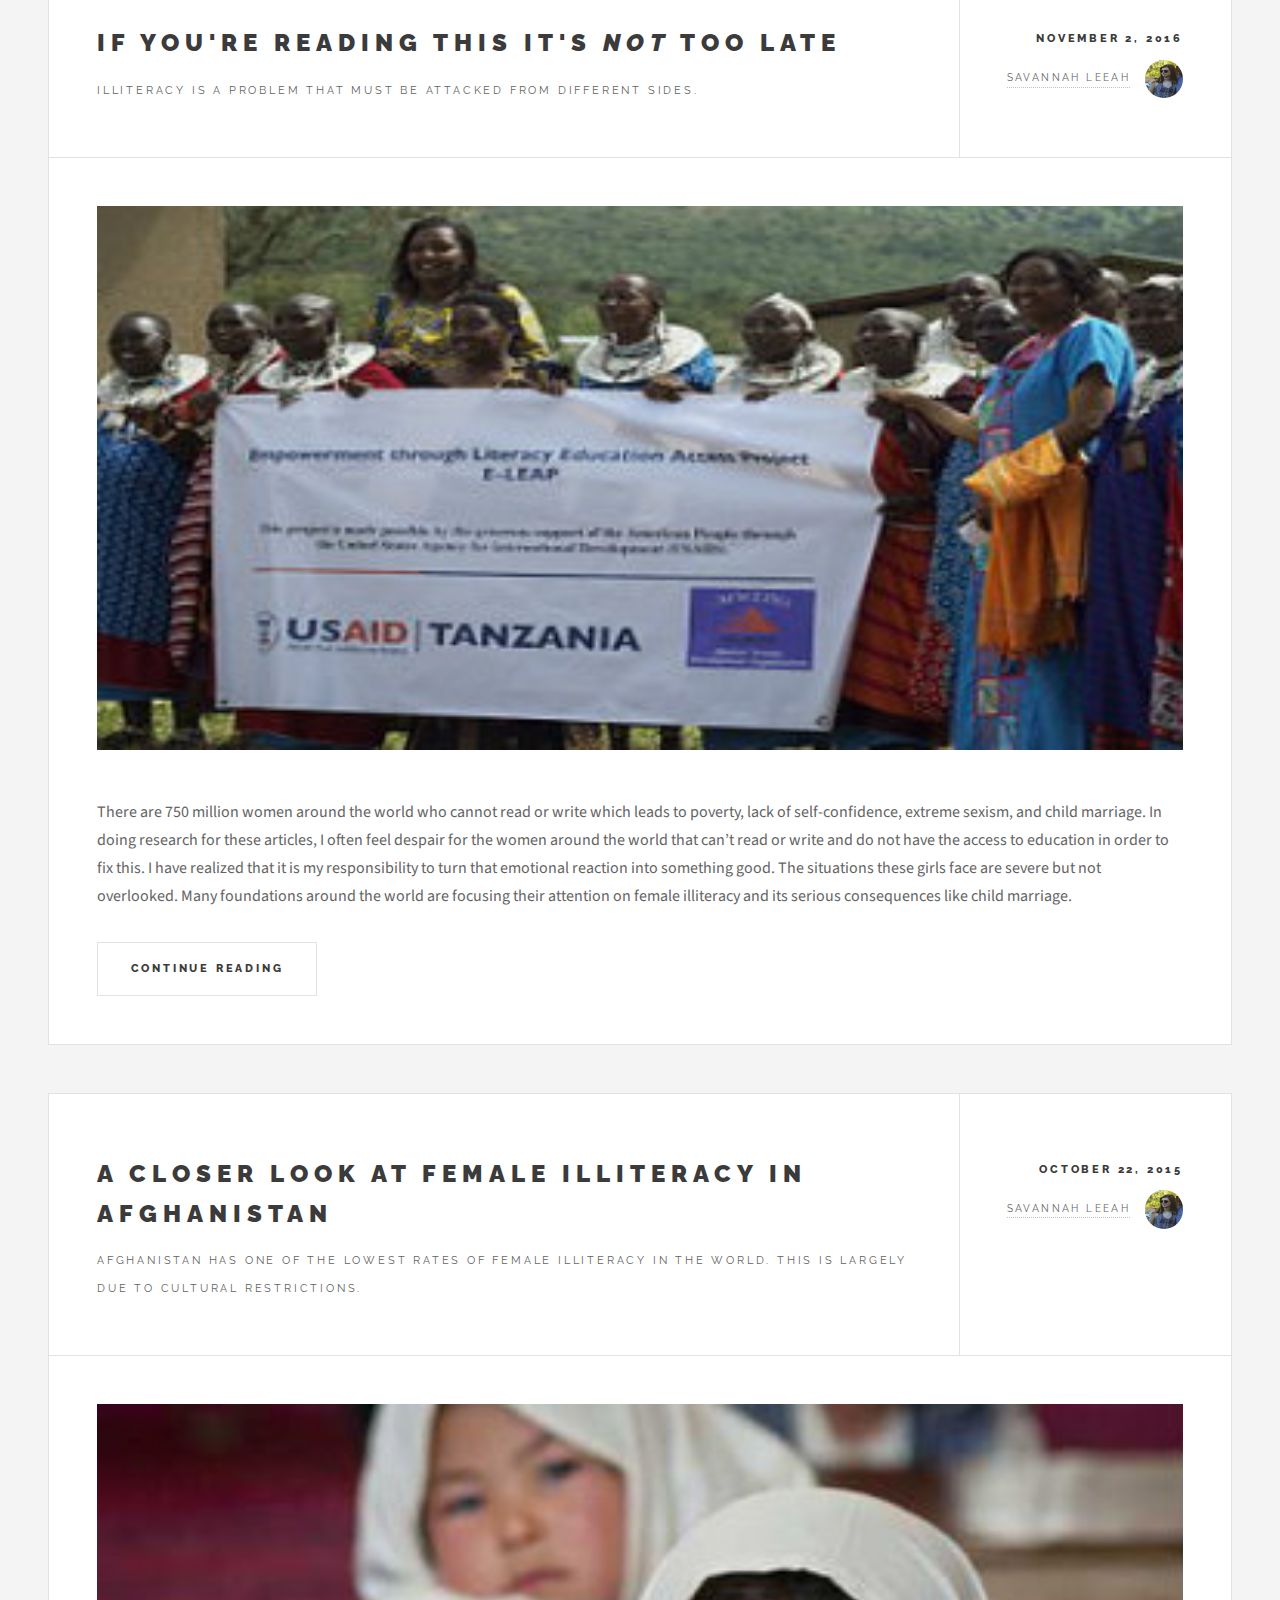
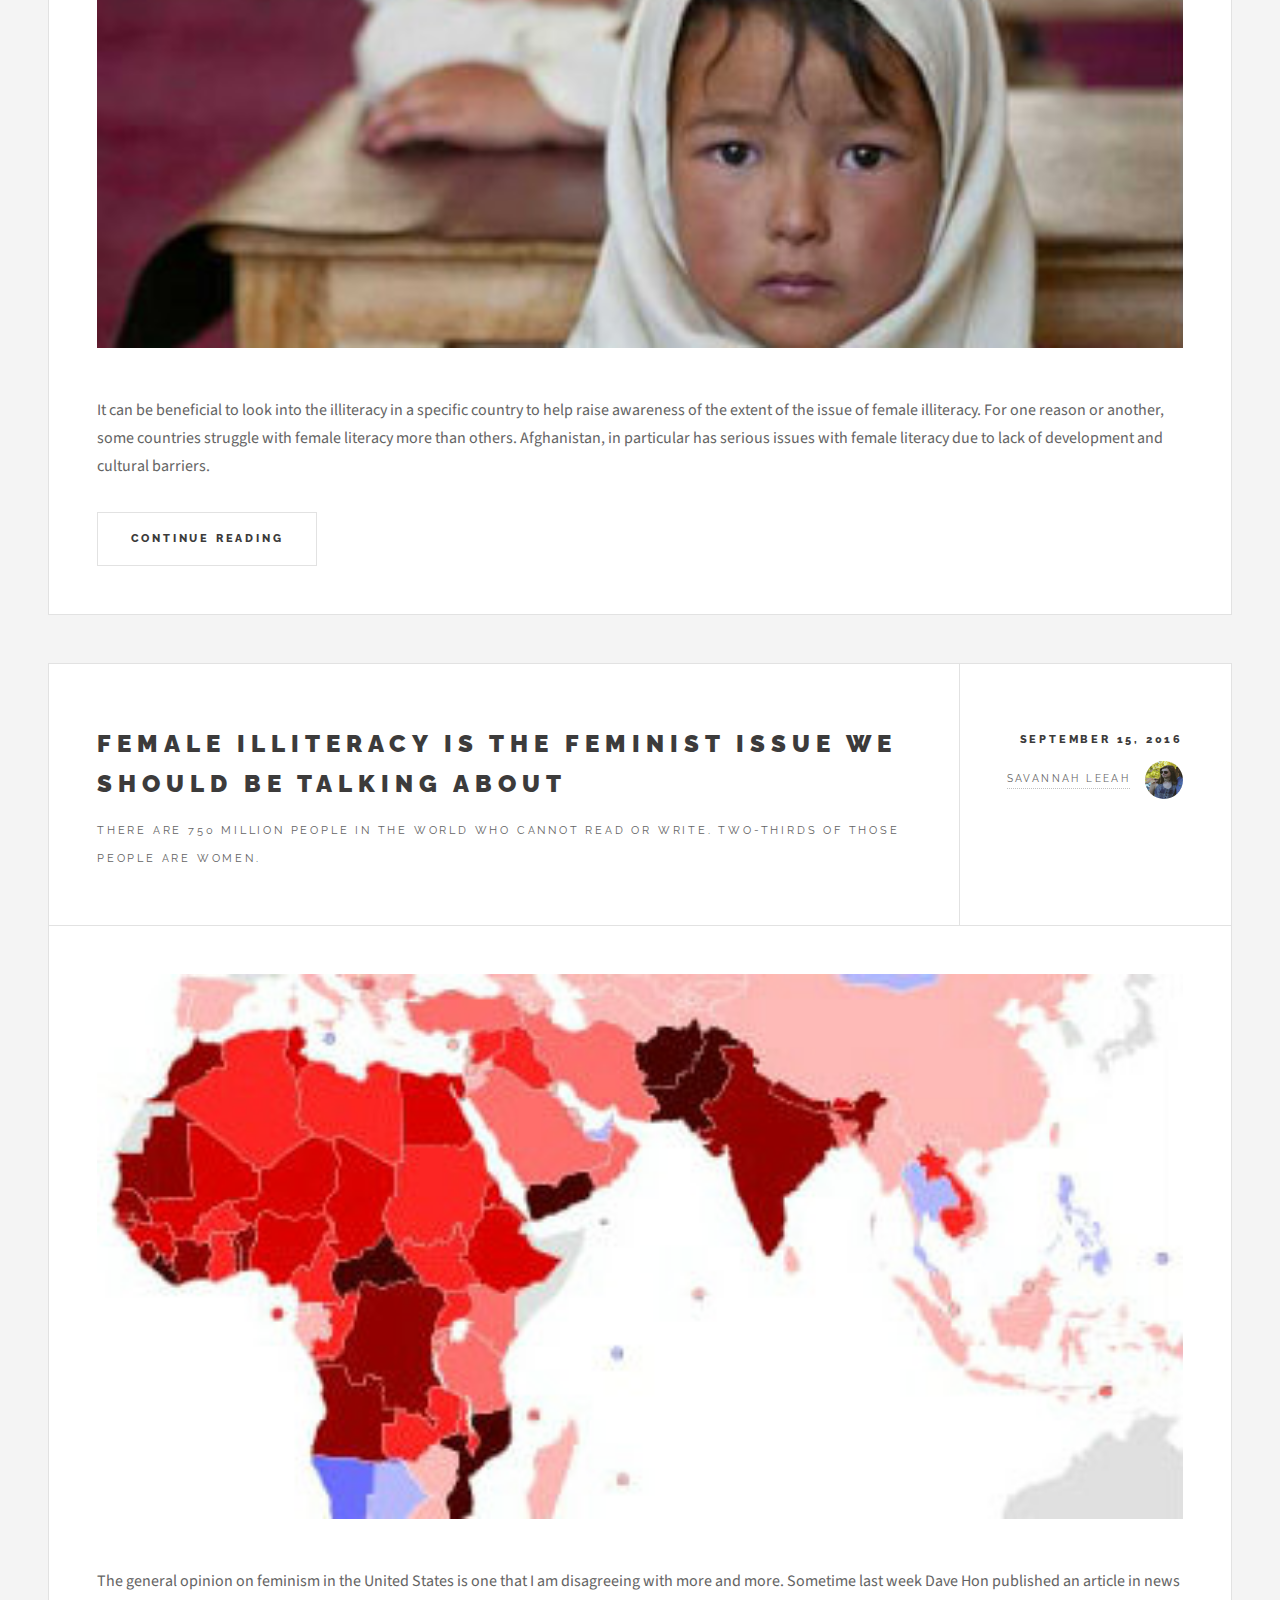
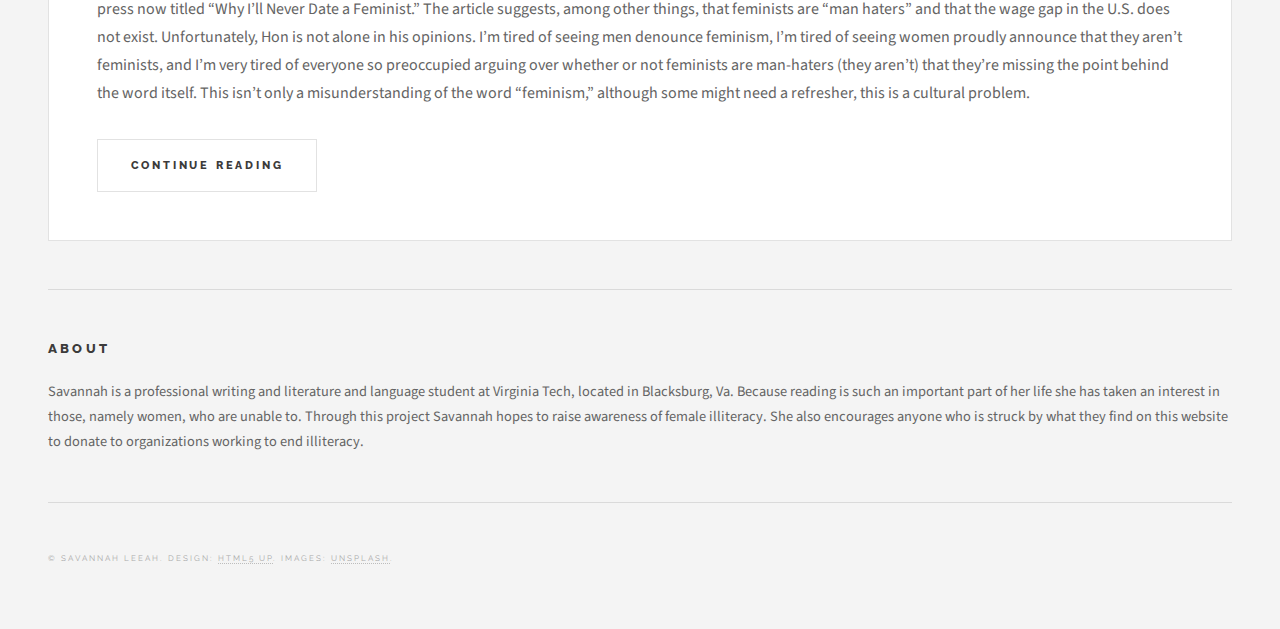
==== commit 019b9fc4: "first link" ====
--- a/index.html
+++ b/index.html
@@ -43,7 +43,7 @@
 							<article class="post">
 								<header>
 									<div class="title">
-										<h2><a href="#">Illiteracy and the Individual</a></h2>
+										<h2><a href="https://medium.com/@savannahleeah/illiteracy-and-the-individual-48066422a87e#.srnclq8a8">Illiteracy and the Individual</a></h2>
 										<p>Consider where you would be in life if you could not read or write beyond a basic level.</p>
 									</div>
 									<div class="meta">
@@ -467,7 +467,7 @@
 
 						<!-- Footer -->
 							<section id="footer">
-								<p class="copyright">&copy; Untitled. Design: <a href="http://html5up.net">HTML5 UP</a>. Images: <a href="http://unsplash.com">Unsplash</a>.</p>
+								<p class="copyright">&copy; Savannah Leeah. Design: <a href="http://html5up.net">HTML5 UP</a>. Images: <a href="http://unsplash.com">Unsplash</a>.</p>
 							</section>
 
 					</section>
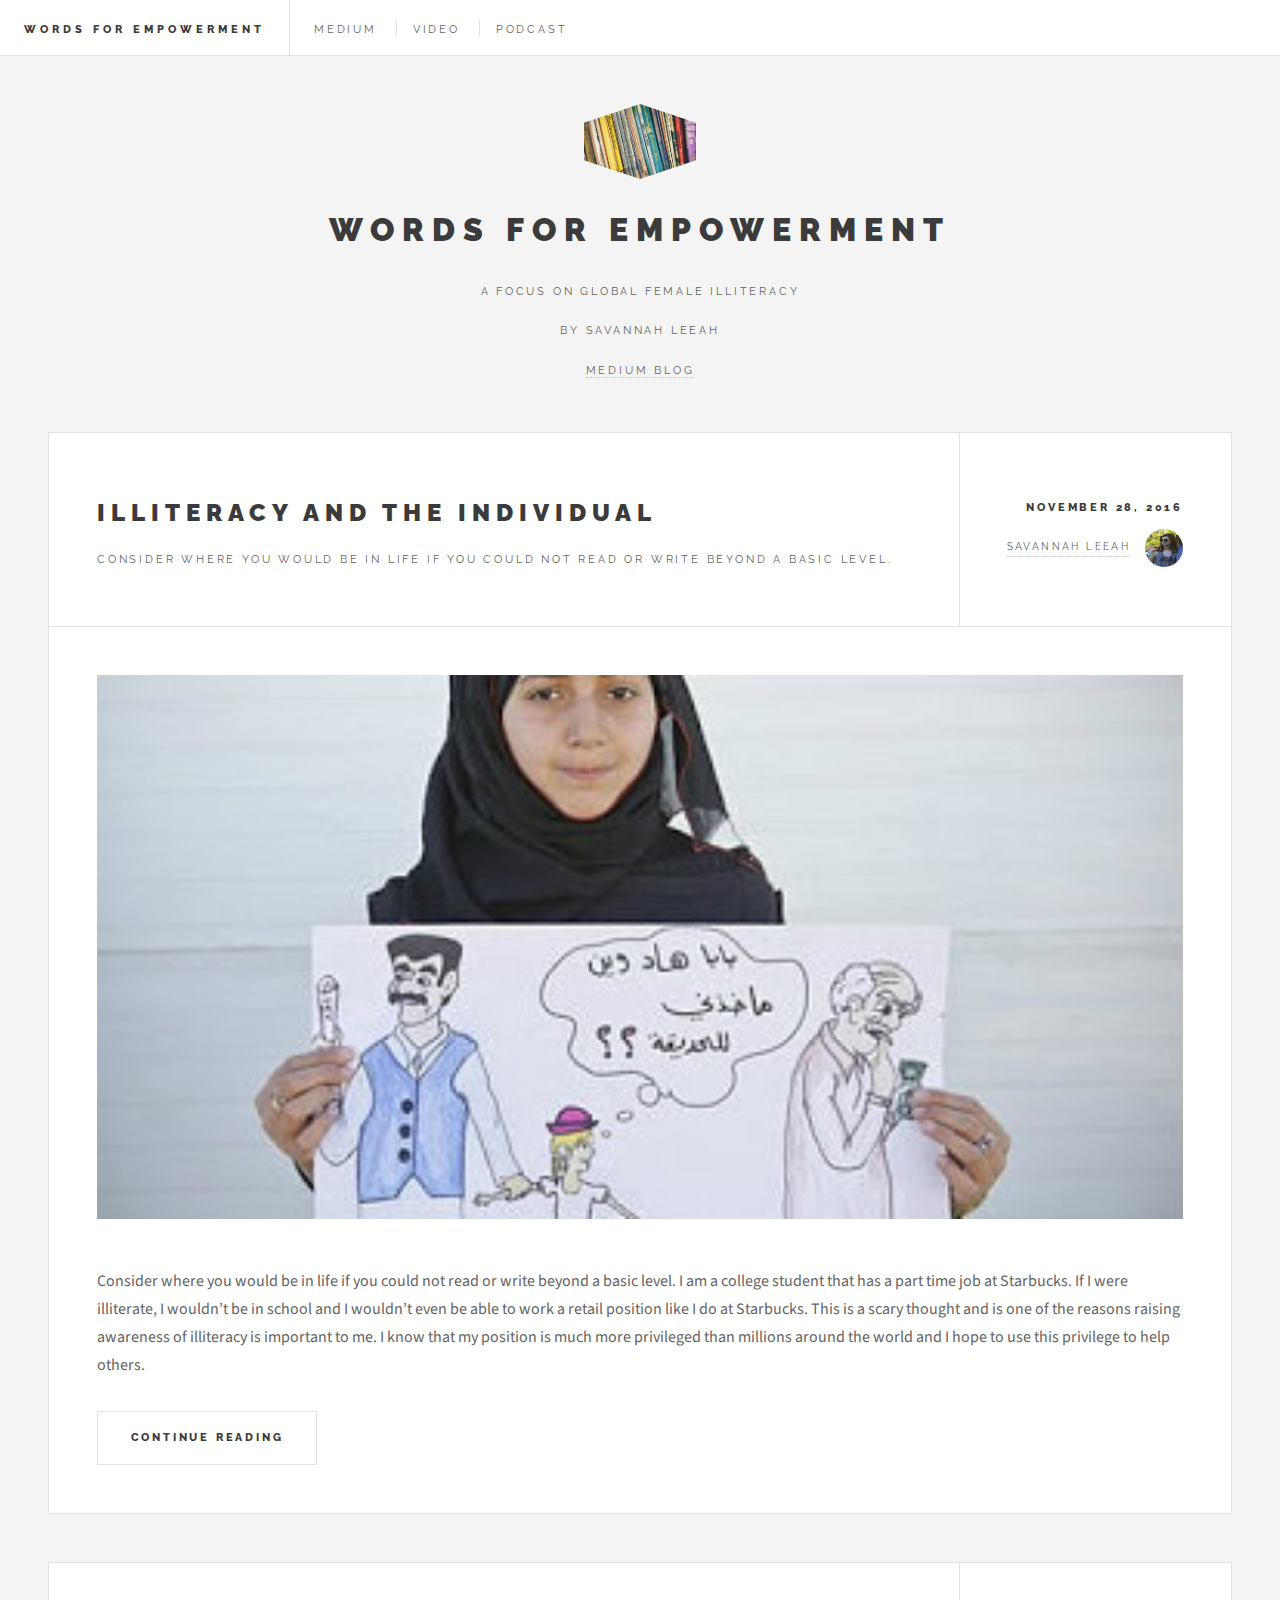
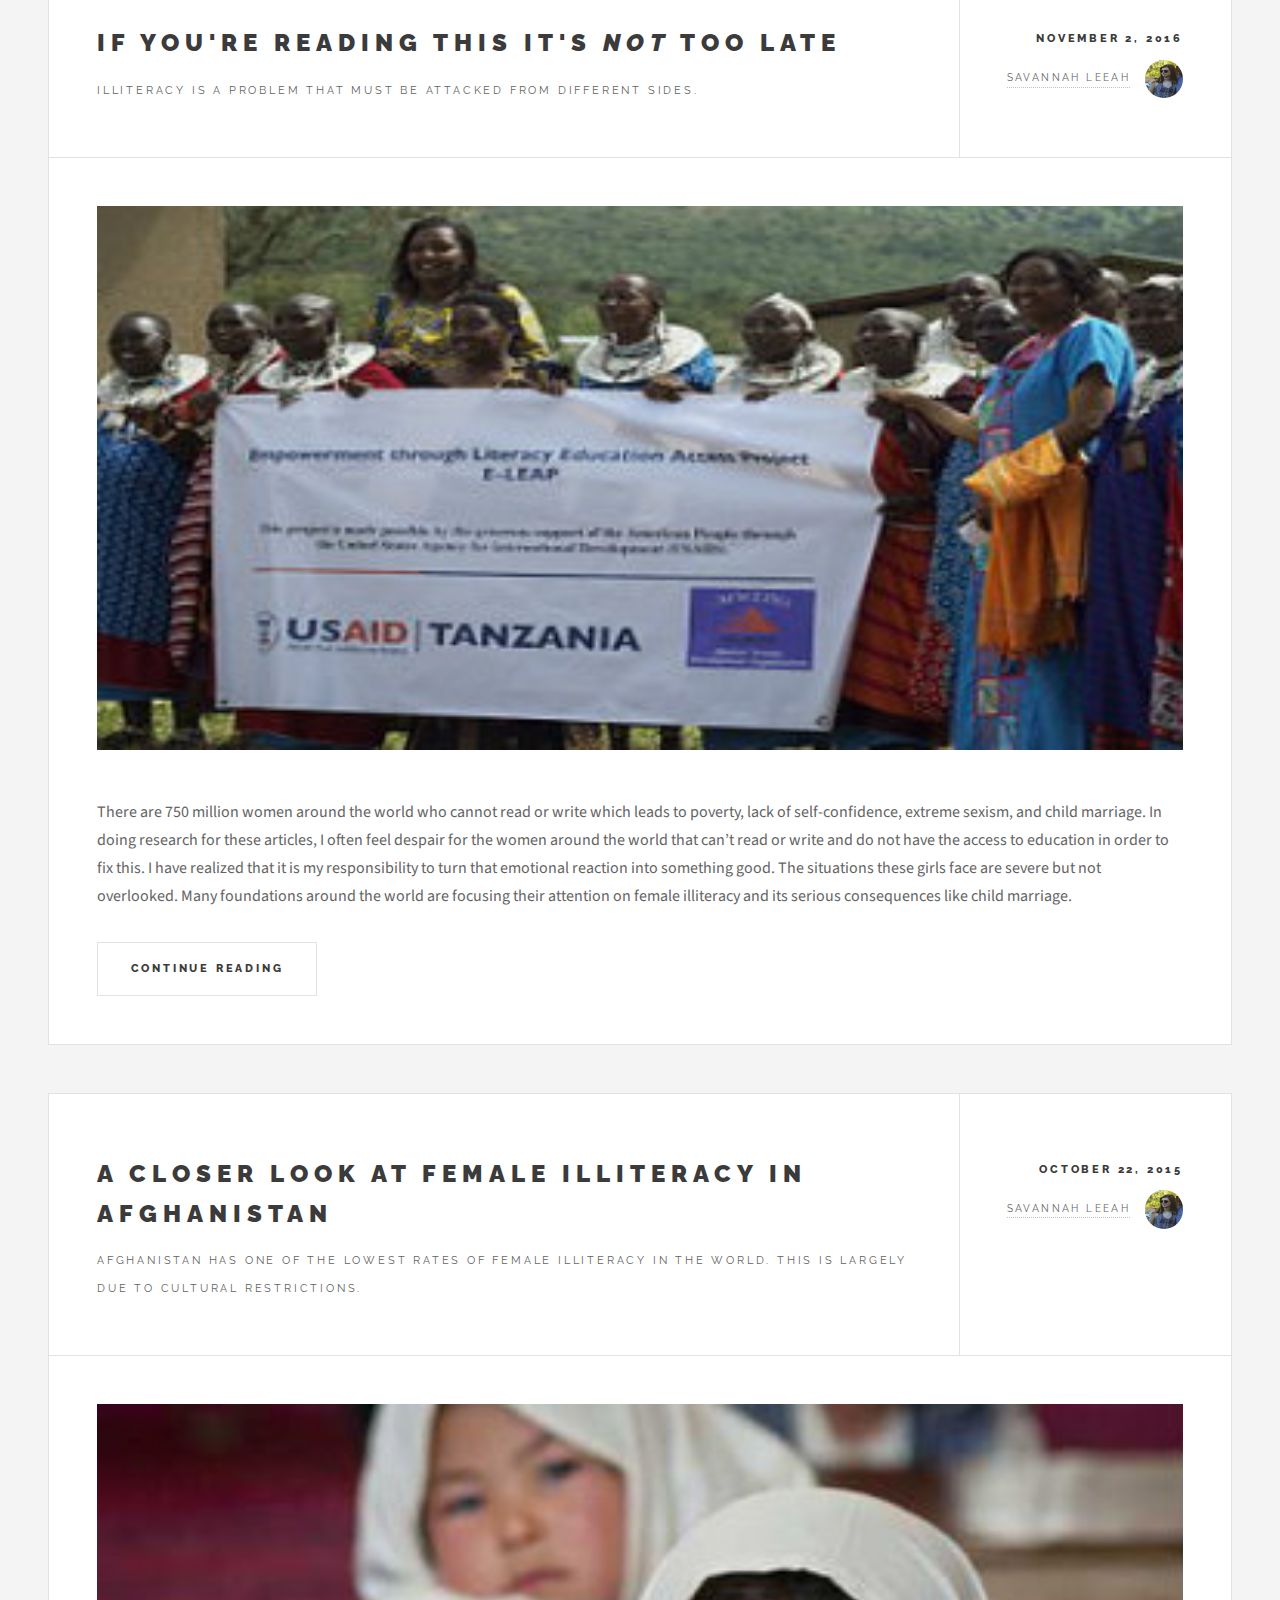
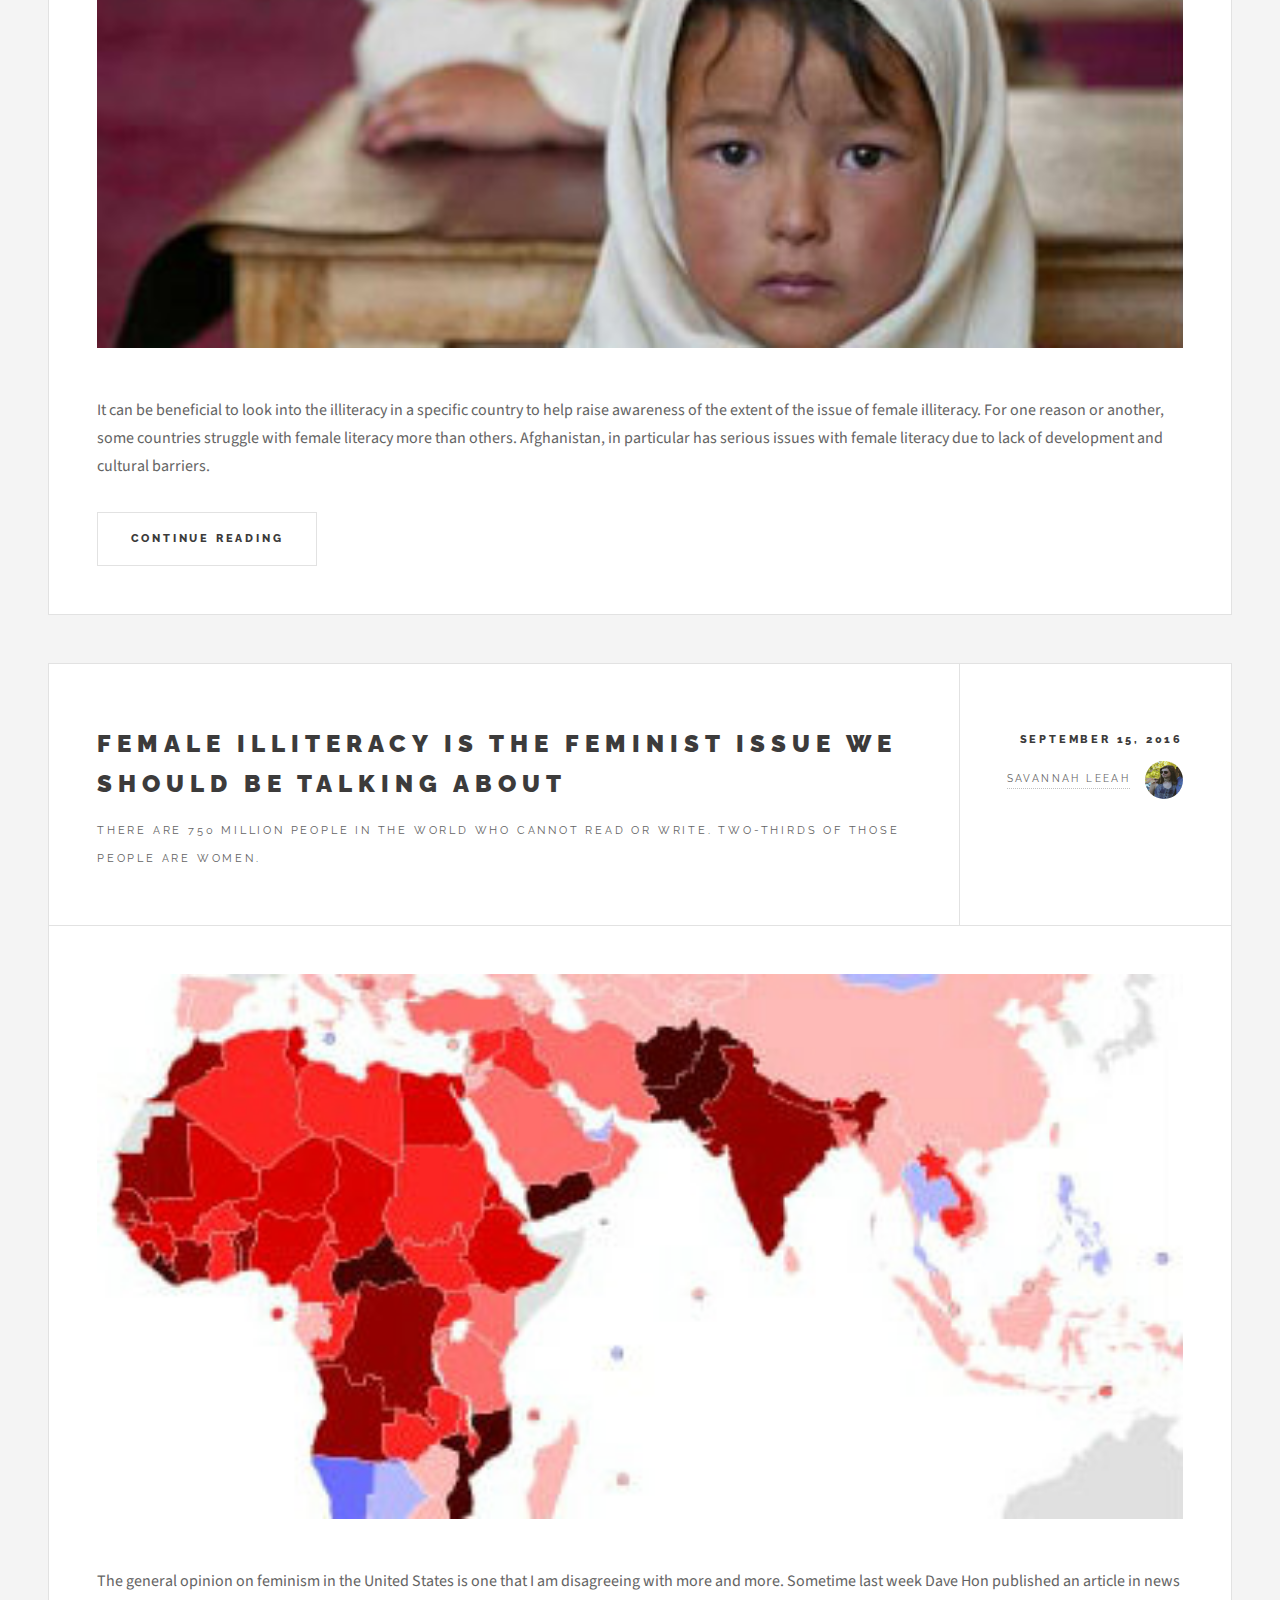
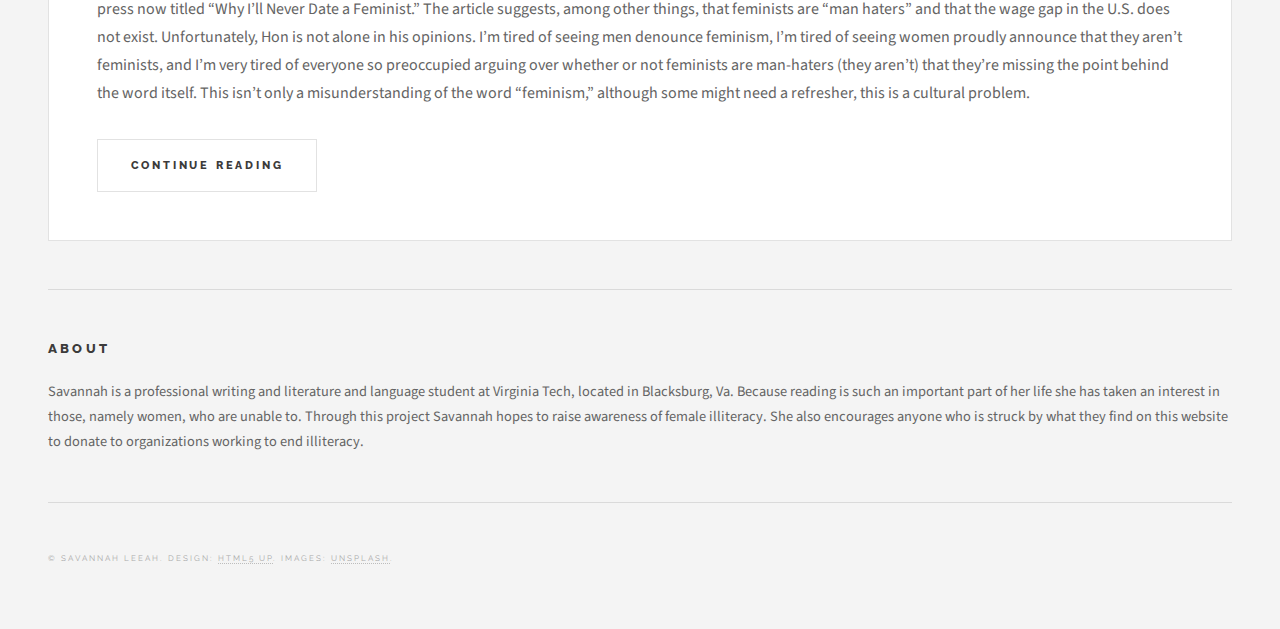
==== commit e5cbdce6: "heck" ====
--- a/index.html
+++ b/index.html
@@ -21,7 +21,7 @@
 
 				<!-- Header -->
 					<header id="header">
-						<h1><a href="#">worss for empowerment</a></h1>
+						<h1><a href="#">words for empowerment</a></h1>
 						<nav class="links">
 							<ul>
 								<li><a href="https://medium.com/@savannahleeah">Medium</a></li>
